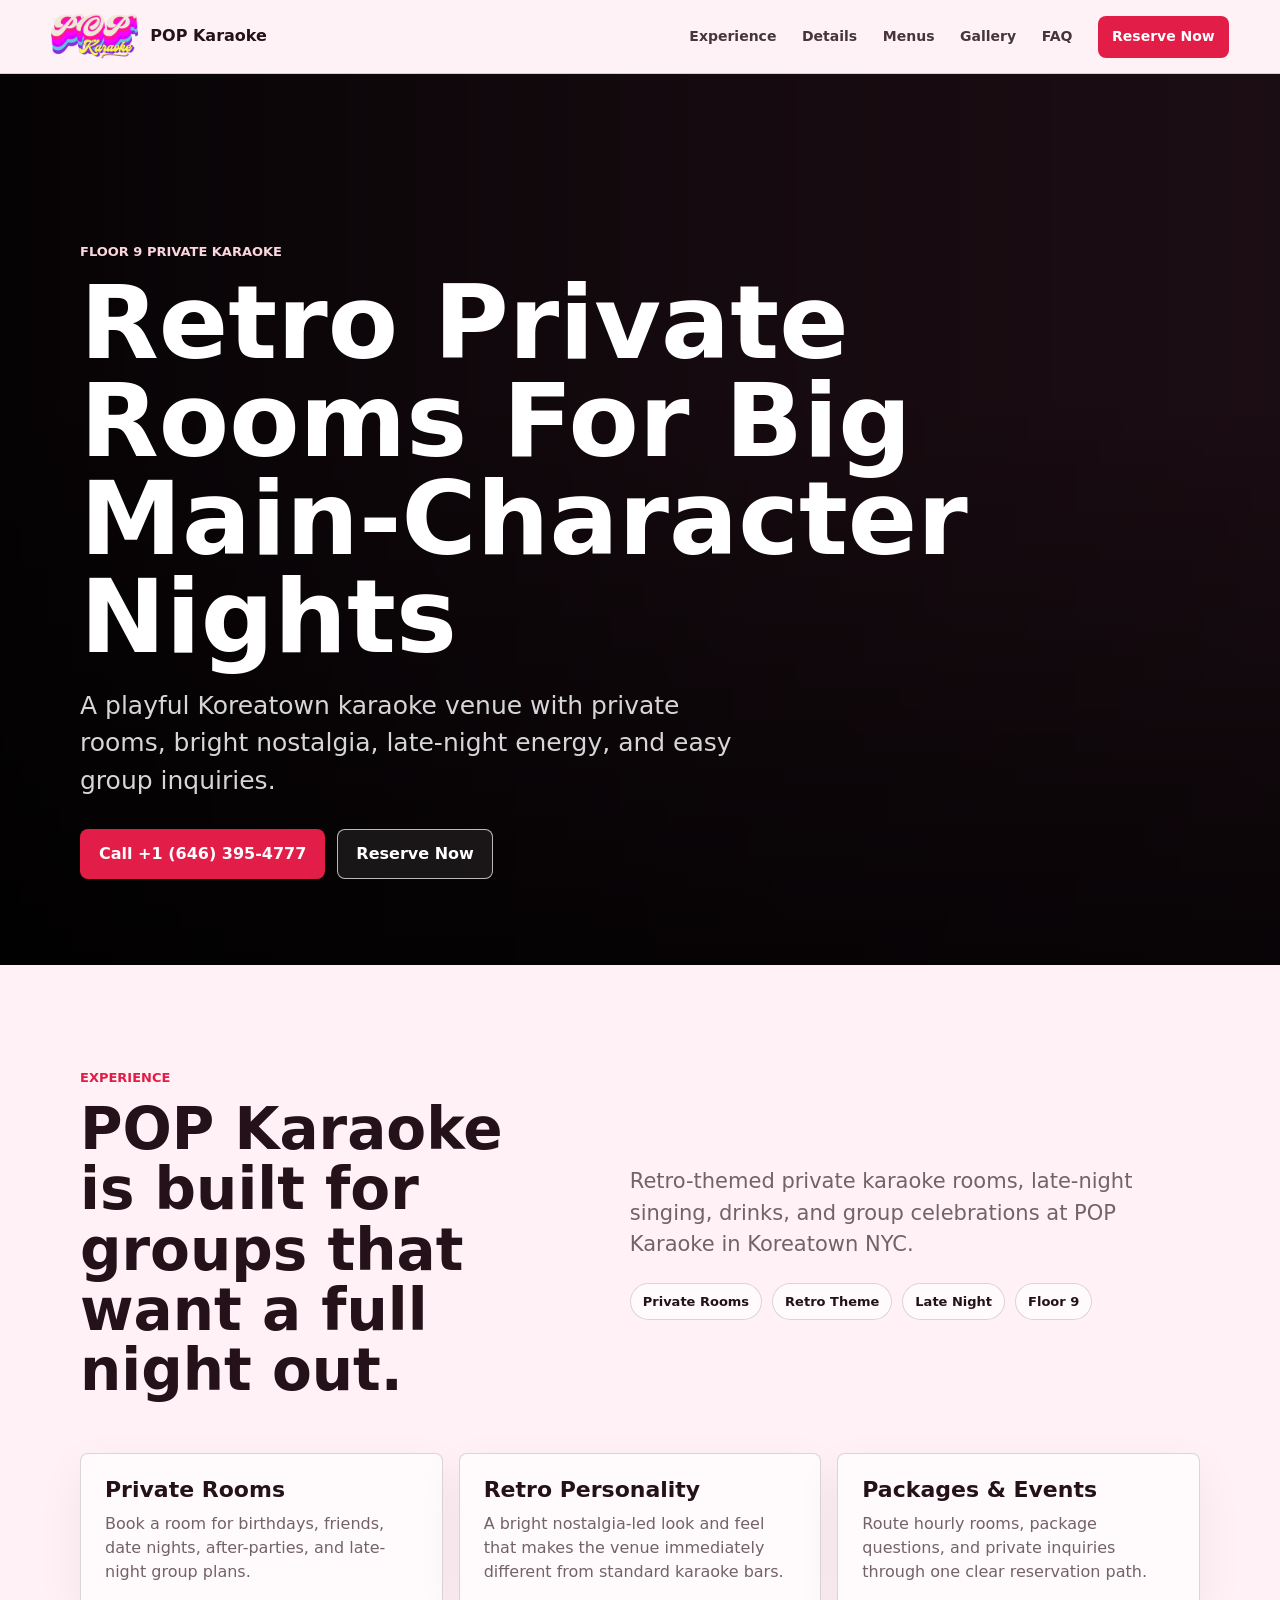
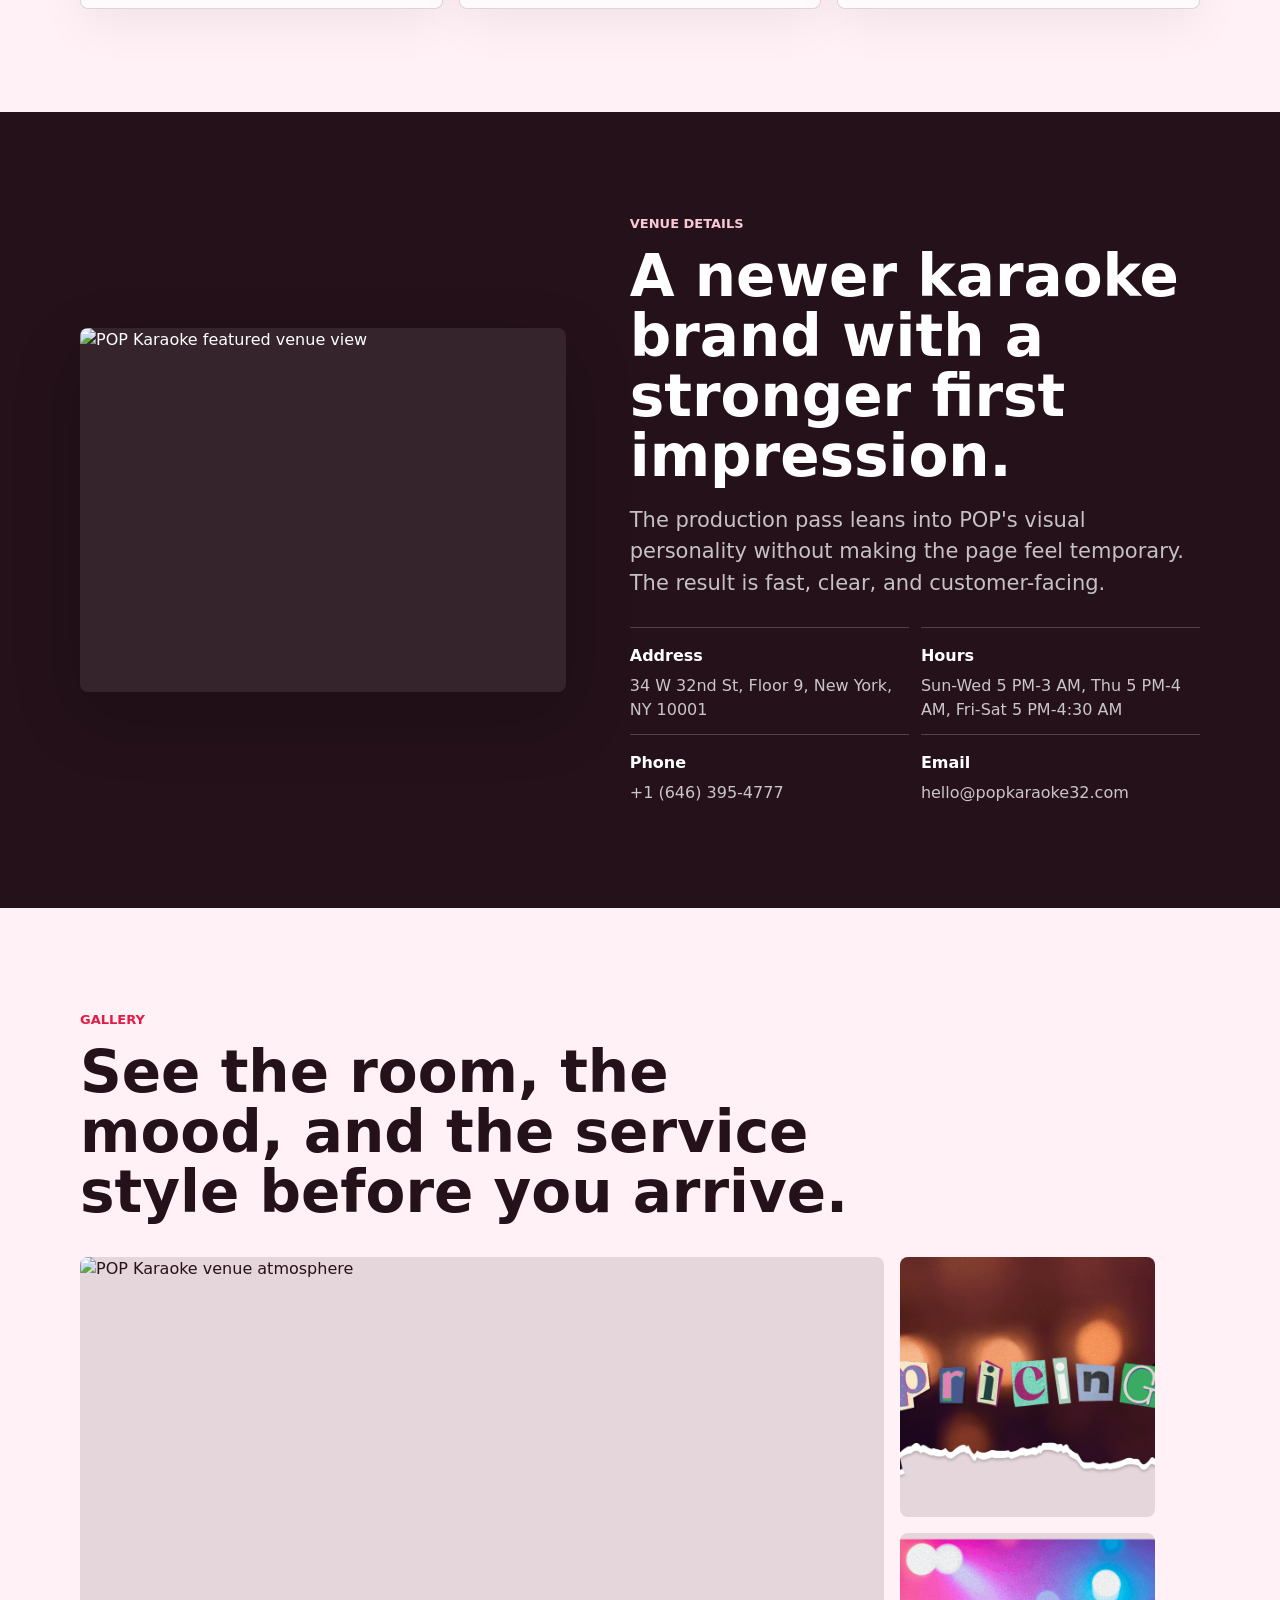
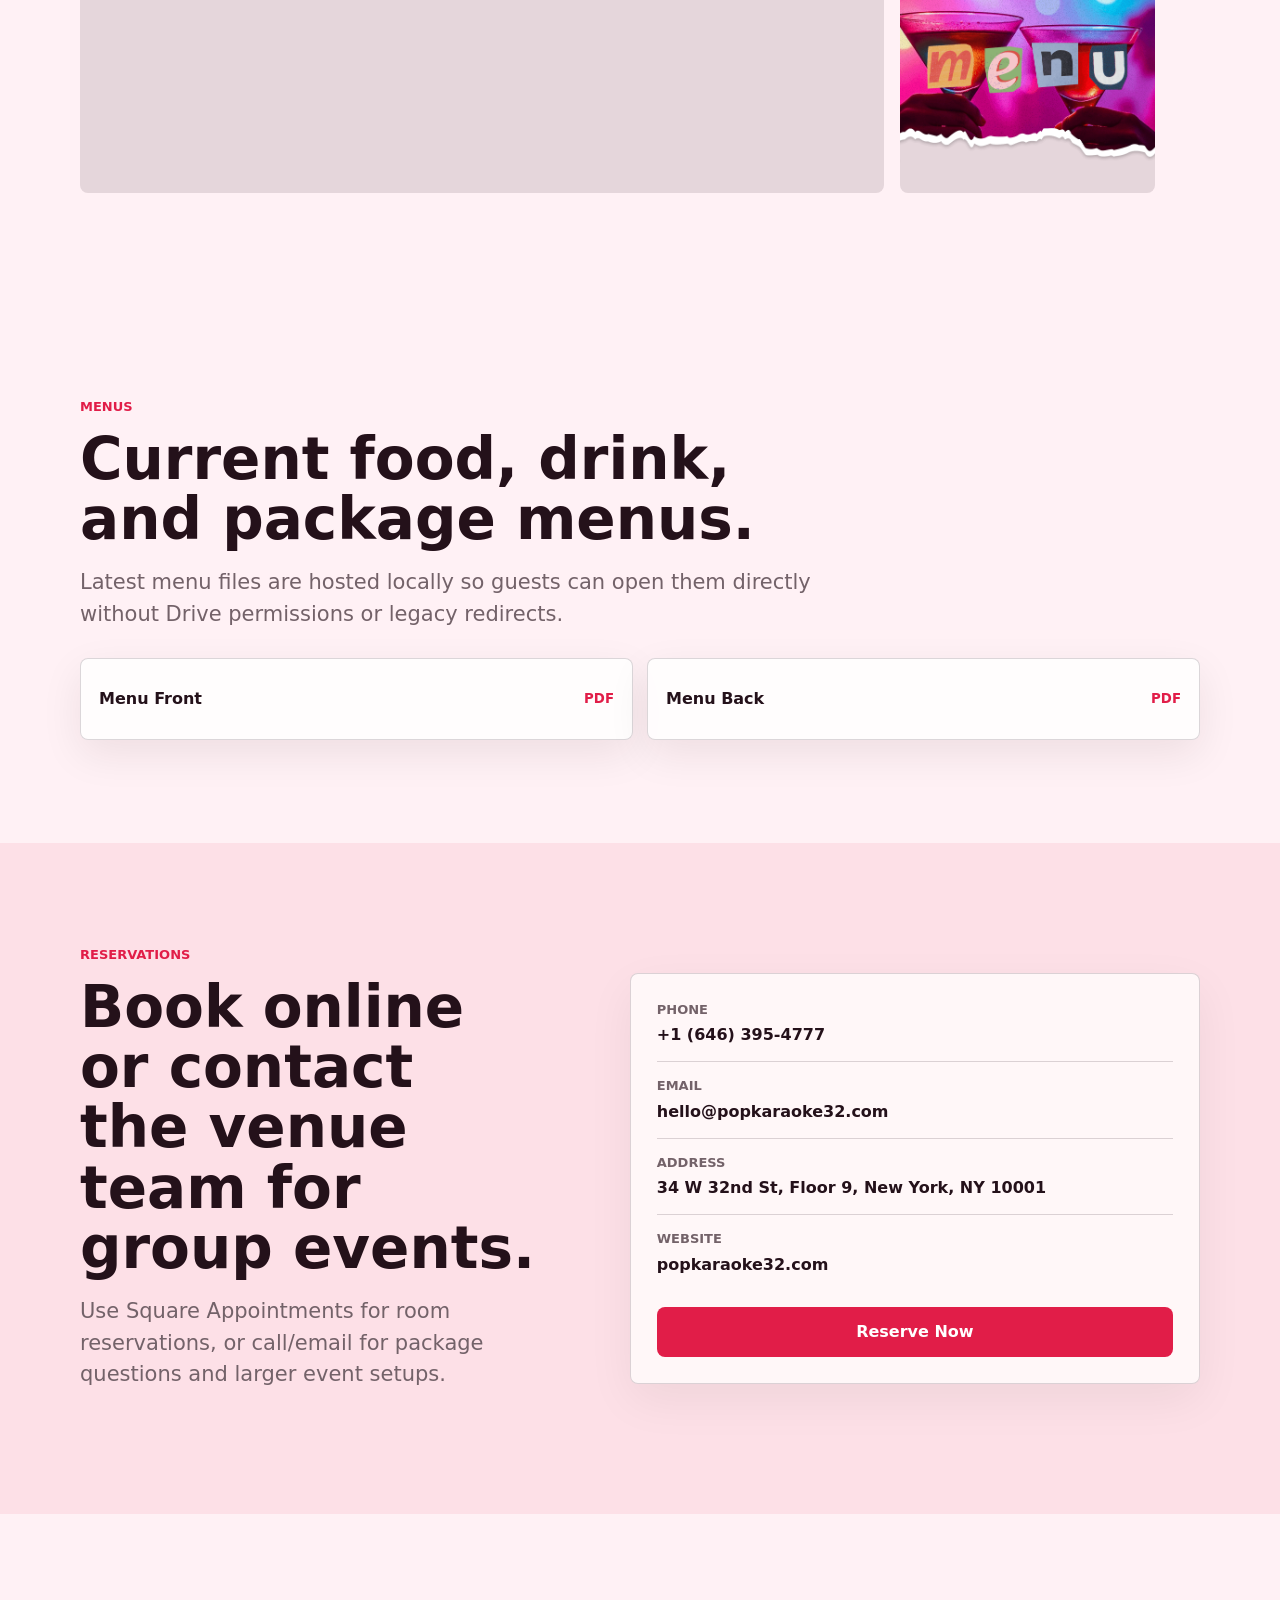
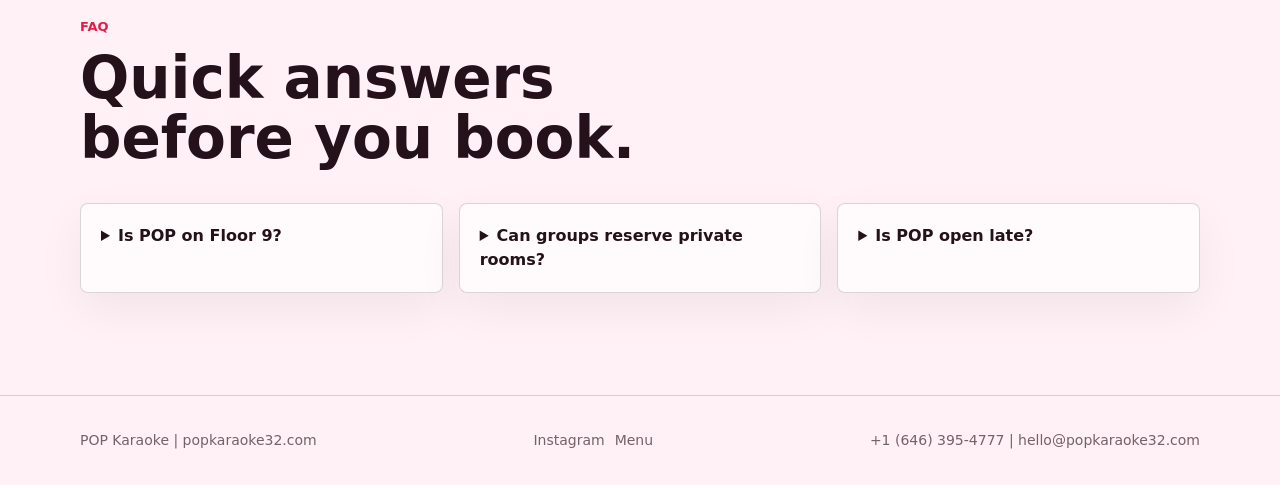
==== index.html @ e83e4ac8 "Add menu section and footer socials" ====
<!doctype html>
<html lang="en">
  <head>
    <meta charset="utf-8">
    <meta name="viewport" content="width=device-width, initial-scale=1">
    <title>POP Karaoke NYC | Retro Private Karaoke Rooms</title>
    <meta name="description" content="Retro-themed private karaoke rooms, late-night singing, drinks, and group celebrations at POP Karaoke in Koreatown NYC.">
    <meta name="theme-color" content="#fff1f5">
    <link rel="preload" as="image" href="assets/header-desktop.png">
    <link rel="icon" href="assets/header-logo.png">
    <link rel="stylesheet" href="styles.css">
    <style>
      :root {
        --accent: #e11d48;
        --accent-dark: #a30f32;
        --ink: #24111a;
        --paper: #fff1f5;
      }
      .hero { --hero-image: url("assets/header-desktop.png"); }
    </style>
  </head>
  <body>
    <a class="skip-link" href="#main">Skip To Content</a>
    <header class="site-header">
      <a class="brand" href="#top" aria-label="POP Karaoke home">
        <img src="assets/header-logo.png" width="1796" height="948" alt="POP Karaoke logo">
        <span>POP Karaoke</span>
      </a>
      <nav class="nav" aria-label="Primary navigation">
        <a href="#experience">Experience</a>
        <a href="#details">Details</a>
        <a href="#menus">Menus</a>
        <a href="#gallery">Gallery</a>
        <a href="#faq">FAQ</a>
        <a class="button-link" href="https://book.squareup.com/appointments/2tokogvqdae7ck/location/L42ZB0SPGNW2R" target="_blank" rel="noopener">Reserve Now</a>
      </nav>
    </header>

    <main id="main">
      <section class="hero" id="top" aria-label="POP Karaoke introduction">
        <video class="hero-video" autoplay muted loop playsinline preload="metadata" poster="assets/header-desktop.png" aria-hidden="true" tabindex="-1">
          <source src="assets/hero-loop.mp4" type="video/mp4">
        </video>
        <div class="hero-content">
          <p class="eyebrow">Floor 9 Private Karaoke</p>
          <h1>Retro Private Rooms For Big Main-Character Nights</h1>
          <p class="hero-copy">A playful Koreatown karaoke venue with private rooms, bright nostalgia, late-night energy, and easy group inquiries.</p>
          <div class="hero-actions">
            <a class="button primary" href="tel:+16463954777">Call +1 (646) 395-4777</a>
            <a class="button secondary" href="https://book.squareup.com/appointments/2tokogvqdae7ck/location/L42ZB0SPGNW2R" target="_blank" rel="noopener">Reserve Now</a>
          </div>
        </div>
      </section>

      <section class="section" id="experience">
        <div class="section-inner intro-layout">
          <div>
            <p class="section-kicker">Experience</p>
            <h2>POP Karaoke is built for groups that want a full night out.</h2>
          </div>
          <div>
            <p class="lead">Retro-themed private karaoke rooms, late-night singing, drinks, and group celebrations at POP Karaoke in Koreatown NYC.</p>
            <div class="highlight-row" aria-label="Venue highlights">
            <span>Private Rooms</span>
            <span>Retro Theme</span>
            <span>Late Night</span>
            <span>Floor 9</span>
            </div>
          </div>
        </div>
        <div class="section-inner info-grid">
          <article class="info-card">
            <h3>Private Rooms</h3>
            <p>Book a room for birthdays, friends, date nights, after-parties, and late-night group plans.</p>
          </article>
          <article class="info-card">
            <h3>Retro Personality</h3>
            <p>A bright nostalgia-led look and feel that makes the venue immediately different from standard karaoke bars.</p>
          </article>
          <article class="info-card">
            <h3>Packages &amp; Events</h3>
            <p>Route hourly rooms, package questions, and private inquiries through one clear reservation path.</p>
          </article>
        </div>
      </section>

      <section class="section feature-band" id="details">
        <div class="section-inner feature-layout">
          <div class="feature-photo">
            <img src="assets/gallery-1.png" width="1920" height="1280" alt="POP Karaoke featured venue view" loading="lazy">
          </div>
          <div>
            <p class="section-kicker">Venue Details</p>
            <h2>A newer karaoke brand with a stronger first impression.</h2>
            <p class="lead">The production pass leans into POP&#x27;s visual personality without making the page feel temporary. The result is fast, clear, and customer-facing.</p>
            <div class="details">
              <div class="detail"><strong>Address</strong><span>34 W 32nd St, Floor 9, New York, NY 10001</span></div>
              <div class="detail"><strong>Hours</strong><span>Sun-Wed 5 PM-3 AM, Thu 5 PM-4 AM, Fri-Sat 5 PM-4:30 AM</span></div>
              <div class="detail"><strong>Phone</strong><a href="tel:+16463954777">+1 (646) 395-4777</a></div>
              <div class="detail"><strong>Email</strong><a href="mailto:hello@popkaraoke32.com">hello@popkaraoke32.com</a></div>
            </div>
          </div>
        </div>
      </section>

      <section class="section" id="gallery">
        <div class="section-inner">
          <p class="section-kicker">Gallery</p>
          <h2>See the room, the mood, and the service style before you arrive.</h2>
          <div class="gallery">
            <img src="assets/gallery-1.png" width="1920" height="1280" alt="POP Karaoke venue atmosphere" loading="lazy">
            <div class="gallery-stack">
              <img src="assets/gallery-2.png" width="1920" height="1280" alt="POP Karaoke hospitality detail 2" loading="lazy">
              <img src="assets/gallery-3.png" width="1920" height="1280" alt="POP Karaoke hospitality detail 3" loading="lazy">
            </div>
          </div>
        </div>
      </section>

      <section class="section" id="menus">
        <div class="section-inner">
          <p class="section-kicker">Menus</p>
          <h2>Current food, drink, and package menus.</h2>
          <p class="lead">Latest menu files are hosted locally so guests can open them directly without Drive permissions or legacy redirects.</p>
          <div class="menu-downloads">
            <a class="menu-download" href="assets/menus/pop-menu-front-2026-05-21.pdf" target="_blank" rel="noopener"><span>Menu Front</span><small>PDF</small></a>
            <a class="menu-download" href="assets/menus/pop-menu-back-2026-05-21.pdf" target="_blank" rel="noopener"><span>Menu Back</span><small>PDF</small></a>
          </div>
        </div>
      </section>

      <section class="section reserve" id="reserve">
        <div class="section-inner reserve-layout">
          <div>
            <p class="section-kicker">Reservations</p>
            <h2>Book online or contact the venue team for group events.</h2>
            <p class="lead">Use Square Appointments for room reservations, or call/email for package questions and larger event setups.</p>
          </div>
          <div class="detail-panel" aria-label="Contact details">
            <dl>
              <div><dt>Phone</dt><dd><a href="tel:+16463954777">+1 (646) 395-4777</a></dd></div>
              <div><dt>Email</dt><dd><a href="mailto:hello@popkaraoke32.com">hello@popkaraoke32.com</a></dd></div>
              <div><dt>Address</dt><dd>34 W 32nd St, Floor 9, New York, NY 10001</dd></div>
              <div><dt>Website</dt><dd>popkaraoke32.com</dd></div>
            </dl>
            <div class="reserve-actions">
              <a class="button primary" href="https://book.squareup.com/appointments/2tokogvqdae7ck/location/L42ZB0SPGNW2R" target="_blank" rel="noopener">Reserve Now</a>
            </div>
          </div>
        </div>
      </section>

      <section class="section" id="faq">
        <div class="section-inner">
          <p class="section-kicker">FAQ</p>
          <h2>Quick answers before you book.</h2>
          <div class="faq-grid">
          <details>
            <summary>Is POP on Floor 9?</summary>
            <p>Yes. POP Karaoke is at 34 W 32nd St, Floor 9.</p>
          </details>
          <details>
            <summary>Can groups reserve private rooms?</summary>
            <p>Yes. Send the date, arrival time, guest count, and package needs by phone or email.</p>
          </details>
          <details>
            <summary>Is POP open late?</summary>
            <p>Yes. Published hours run late nightly, with extended hours Thursday through Saturday.</p>
          </details>
          </div>
        </div>
      </section>
    </main>

    <div class="mobile-cta" aria-label="Quick actions">
      <a href="https://book.squareup.com/appointments/2tokogvqdae7ck/location/L42ZB0SPGNW2R" target="_blank" rel="noopener">Reserve</a>
      <a href="#menus">Menus</a>
    </div>

    <footer>
      <div class="section-inner">
        <span>POP Karaoke | popkaraoke32.com</span>
        <span class="footer-socials"><a href="https://www.instagram.com/popkaraokenyc/" target="_blank" rel="noopener">Instagram</a> <a href="assets/menus/pop-menu-front-2026-05-21.pdf" target="_blank" rel="noopener">Menu</a></span>
        <span><a href="tel:+16463954777">+1 (646) 395-4777</a> | <a href="mailto:hello@popkaraoke32.com">hello@popkaraoke32.com</a></span>
      </div>
    </footer>
  </body>
</html>
---- styles.css ----
:root {
  color-scheme: light;
  --accent: #b91c1c;
  --accent-dark: #7f1111;
  --ink: #171717;
  --paper: #f7f2ea;
  --white: #ffffff;
  --muted: color-mix(in srgb, var(--ink) 64%, var(--paper));
  --line: color-mix(in srgb, var(--ink) 16%, transparent);
  --shadow: 0 24px 70px rgba(0, 0, 0, 0.16);
  --header-height: 74px;
}

* { box-sizing: border-box; }

html {
  scroll-behavior: smooth;
  -webkit-text-size-adjust: 100%;
}

body {
  margin: 0;
  color: var(--ink);
  background: var(--paper);
  font-family: Inter, ui-sans-serif, system-ui, -apple-system, BlinkMacSystemFont, "Segoe UI", sans-serif;
  line-height: 1.5;
  overflow-x: hidden;
  touch-action: manipulation;
  -webkit-tap-highlight-color: color-mix(in srgb, var(--accent) 22%, transparent);
}

body::selection { background: color-mix(in srgb, var(--accent) 28%, var(--paper)); }

img { display: block; max-width: 100%; }

a { color: inherit; }

a:focus-visible,
button:focus-visible,
summary:focus-visible {
  outline: 3px solid color-mix(in srgb, var(--accent) 72%, var(--white));
  outline-offset: 4px;
}

.skip-link {
  position: fixed;
  left: 16px;
  top: 12px;
  z-index: 100;
  transform: translateY(-160%);
  background: var(--ink);
  color: var(--white);
  padding: 10px 14px;
  border-radius: 8px;
  text-decoration: none;
  font-weight: 800;
}

.skip-link:focus-visible { transform: translateY(0); }

.site-header {
  position: sticky;
  top: 0;
  z-index: 30;
  display: flex;
  min-height: var(--header-height);
  align-items: center;
  justify-content: space-between;
  gap: 24px;
  padding: 12px max(20px, env(safe-area-inset-left)) 12px max(20px, env(safe-area-inset-right));
  padding-left: clamp(20px, 4vw, 58px);
  padding-right: clamp(20px, 4vw, 58px);
  background: color-mix(in srgb, var(--paper) 91%, var(--white));
  border-bottom: 1px solid var(--line);
  backdrop-filter: blur(18px);
}

.brand {
  display: flex;
  align-items: center;
  min-width: 0;
  gap: 12px;
  text-decoration: none;
  font-weight: 900;
}

.brand img {
  width: auto;
  max-width: min(210px, 44vw);
  height: auto;
  max-height: 46px;
  object-fit: contain;
}

.brand span {
  max-width: 180px;
  overflow-wrap: break-word;
  line-height: 1.05;
}

.nav {
  display: flex;
  align-items: center;
  gap: clamp(12px, 2vw, 28px);
  font-size: 14px;
  font-weight: 800;
}

.nav a {
  text-decoration: none;
  color: color-mix(in srgb, var(--ink) 84%, var(--paper));
  transition: color 160ms ease, background-color 160ms ease, border-color 160ms ease, transform 160ms ease;
}

.nav a:hover { color: var(--accent); }

.nav .button-link {
  min-height: 42px;
  display: inline-flex;
  align-items: center;
  justify-content: center;
  padding: 10px 14px;
  border-radius: 8px;
  color: var(--white);
  background: var(--accent);
}

.nav .button-link:hover {
  color: var(--white);
  background: var(--accent-dark);
  transform: translateY(-1px);
}

.hero {
  position: relative;
  min-height: min(760px, calc(100svh - 8px));
  display: grid;
  align-items: end;
  overflow: hidden;
  color: var(--white);
  background: var(--ink);
}

.hero::before {
  content: "";
  position: absolute;
  inset: 0;
  background-image: var(--hero-image);
  background-position: center;
  background-size: cover;
  transform: scale(1.02);
}

.hero-video {
  position: absolute;
  inset: 0;
  width: 100%;
  height: 100%;
  object-fit: cover;
}

.hero::after {
  content: "";
  position: absolute;
  inset: 0;
  background:
    linear-gradient(90deg, rgba(0,0,0,0.82), rgba(0,0,0,0.36) 58%, rgba(0,0,0,0.18)),
    linear-gradient(0deg, rgba(0,0,0,0.72), rgba(0,0,0,0.08) 64%);
}

.hero-content {
  position: relative;
  z-index: 1;
  width: min(1120px, calc(100% - 40px));
  margin: 0 auto;
  padding: clamp(96px, 16vw, 168px) 0 clamp(54px, 9vw, 86px);
}

.eyebrow,
.section-kicker,
.label {
  margin: 0 0 12px;
  color: var(--accent);
  font-size: 13px;
  font-weight: 900;
  text-transform: uppercase;
}

.hero .eyebrow { color: color-mix(in srgb, var(--white) 82%, var(--accent)); }

h1,
h2,
h3,
p { margin-top: 0; }

h1,
h2 {
  letter-spacing: 0;
  overflow-wrap: break-word;
}

h2 { text-wrap: balance; }

h1 {
  max-width: min(940px, 100%);
  margin-bottom: 20px;
  font-size: clamp(46px, 8vw, 104px);
  line-height: 0.96;
}

h2 {
  max-width: 820px;
  margin-bottom: 18px;
  font-size: clamp(30px, 5vw, 58px);
  line-height: 1.04;
}

h3 {
  margin-bottom: 10px;
  font-size: 22px;
  line-height: 1.12;
}

.hero-copy,
.lead {
  max-width: 760px;
  color: var(--muted);
  font-size: clamp(17px, 2vw, 21px);
}

.hero-copy {
  color: rgba(255,255,255,0.84);
  max-width: min(680px, 100%);
  font-size: clamp(18px, 2.4vw, 25px);
}

.hero-actions,
.reserve-actions {
  display: flex;
  flex-wrap: wrap;
  gap: 12px;
  margin-top: 30px;
}

.button {
  display: inline-flex;
  min-height: 48px;
  align-items: center;
  justify-content: center;
  border: 1px solid transparent;
  border-radius: 8px;
  padding: 12px 18px;
  text-decoration: none;
  font-weight: 900;
  transition: color 160ms ease, background-color 160ms ease, border-color 160ms ease, transform 160ms ease;
}

.button:hover { transform: translateY(-1px); }
.button.primary { background: var(--accent); color: var(--white); }
.button.primary:hover { background: var(--accent-dark); }
.button.secondary { border-color: rgba(255,255,255,0.7); color: var(--white); background: rgba(255,255,255,0.08); }
.button.secondary:hover { border-color: var(--white); background: rgba(255,255,255,0.16); }

.section {
  padding: clamp(58px, 8vw, 104px) clamp(20px, 4vw, 58px);
  scroll-margin-top: calc(var(--header-height) + 24px);
}

.section-inner {
  width: min(1120px, 100%);
  margin: 0 auto;
}

.intro-layout,
.feature-layout,
.reserve-layout {
  display: grid;
  grid-template-columns: minmax(0, 0.92fr) minmax(0, 1.08fr);
  gap: clamp(28px, 5vw, 72px);
  align-items: center;
}

.highlight-row {
  display: flex;
  flex-wrap: wrap;
  gap: 10px;
  margin-top: 22px;
}

.highlight-row span {
  border: 1px solid var(--line);
  border-radius: 999px;
  padding: 8px 12px;
  background: color-mix(in srgb, var(--white) 68%, transparent);
  font-size: 13px;
  font-weight: 850;
}

.info-grid,
.faq-grid {
  display: grid;
  grid-template-columns: repeat(3, minmax(0, 1fr));
  gap: 16px;
  margin-top: 34px;
}

.info-card,
.detail-panel,
details {
  min-width: 0;
  border: 1px solid var(--line);
  border-radius: 8px;
  background: color-mix(in srgb, var(--white) 72%, transparent);
  box-shadow: 0 16px 48px rgba(0,0,0,0.06);
}

.info-card { padding: 24px; }
.info-card p { margin: 0; color: var(--muted); }

.feature-band {
  background: var(--ink);
  color: var(--white);
}

.feature-band .section-kicker { color: color-mix(in srgb, var(--white) 76%, var(--accent)); }
.feature-band .lead { color: rgba(255,255,255,0.74); }

.feature-photo {
  overflow: hidden;
  border-radius: 8px;
  aspect-ratio: 4 / 3;
  background: rgba(255,255,255,0.08);
  box-shadow: var(--shadow);
}

.feature-photo img,
.gallery img {
  width: 100%;
  height: 100%;
  object-fit: cover;
}

.details {
  display: grid;
  grid-template-columns: repeat(2, minmax(0, 1fr));
  gap: 12px;
  margin-top: 28px;
}

.detail {
  border-top: 1px solid rgba(255,255,255,0.2);
  padding-top: 16px;
}

.detail strong {
  display: block;
  margin-bottom: 6px;
}

.detail span,
.detail a {
  color: rgba(255,255,255,0.76);
  text-decoration: none;
  overflow-wrap: anywhere;
}

.gallery {
  display: grid;
  grid-template-columns: 1.15fr 0.85fr;
  gap: 16px;
  margin-top: 34px;
}

.gallery > img,
.gallery-stack img {
  min-height: 260px;
  border-radius: 8px;
  background: color-mix(in srgb, var(--ink) 12%, var(--paper));
}

.gallery-stack {
  display: grid;
  gap: 16px;
}

.menu-downloads {
  display: grid;
  grid-template-columns: repeat(auto-fit, minmax(min(100%, 220px), 1fr));
  gap: 14px;
  margin-top: 28px;
}

.menu-download {
  min-height: 82px;
  display: flex;
  align-items: center;
  justify-content: space-between;
  gap: 12px;
  padding: 18px;
  border: 1px solid var(--line);
  border-radius: 8px;
  background: color-mix(in srgb, var(--white) 82%, transparent);
  box-shadow: 0 14px 42px rgba(44, 8, 18, 0.08);
  text-decoration: none;
  overflow-wrap: anywhere;
}

.menu-download span {
  min-width: 0;
  font-weight: 900;
}

.menu-download small {
  flex: 0 0 auto;
  color: var(--accent);
  font-weight: 900;
  text-transform: uppercase;
}

.menu-download:hover {
  border-color: color-mix(in srgb, var(--accent) 42%, var(--line));
  color: var(--accent);
}

.reserve {
  background: color-mix(in srgb, var(--accent) 8%, var(--paper));
}

.detail-panel {
  padding: 26px;
}

.detail-panel dl {
  display: grid;
  gap: 14px;
  margin: 0;
}

.detail-panel div {
  display: grid;
  gap: 4px;
  padding-bottom: 14px;
  border-bottom: 1px solid var(--line);
}

.detail-panel div:last-child {
  padding-bottom: 0;
  border-bottom: 0;
}

.detail-panel dt {
  color: var(--muted);
  font-size: 13px;
  font-weight: 900;
  text-transform: uppercase;
}

.detail-panel dd {
  margin: 0;
  font-weight: 750;
  overflow-wrap: anywhere;
}

.detail-panel a { text-decoration: none; }
.detail-panel a:hover { color: var(--accent); }

details {
  padding: 20px;
}

summary {
  cursor: pointer;
  font-weight: 900;
}

details p {
  margin: 12px 0 0;
  color: var(--muted);
}

.mobile-cta {
  position: fixed;
  left: 0;
  right: auto;
  bottom: 0;
  z-index: 40;
  display: none;
  width: 100vw;
  max-width: 100vw;
  gap: 10px;
  padding: 10px 14px calc(10px + env(safe-area-inset-bottom));
  background: color-mix(in srgb, var(--paper) 92%, var(--white));
  border-top: 1px solid var(--line);
  backdrop-filter: blur(18px);
}

.mobile-cta a {
  flex: 1;
  width: 100%;
  min-width: 0;
  min-height: 46px;
  display: inline-flex;
  align-items: center;
  justify-content: center;
  border-radius: 8px;
  text-decoration: none;
  font-weight: 900;
}

.mobile-cta a:first-child { background: var(--accent); color: var(--white); }
.mobile-cta a:last-child { border: 1px solid var(--line); background: var(--white); }

footer {
  padding: 34px clamp(20px, 4vw, 58px) calc(34px + env(safe-area-inset-bottom));
  border-top: 1px solid var(--line);
  color: var(--muted);
  font-size: 14px;
}

footer .section-inner {
  display: flex;
  flex-wrap: wrap;
  justify-content: space-between;
  gap: 18px;
}

.footer-socials {
  display: inline-flex;
  flex-wrap: wrap;
  gap: 10px;
}

footer a { text-decoration: none; }
footer a:hover { color: var(--accent); }

@media (max-width: 900px) {
  .site-header {
    align-items: flex-start;
    flex-direction: column;
    gap: 10px;
  }

  .nav {
    width: 100%;
    justify-content: space-between;
    gap: 8px;
    font-size: 13px;
  }

  .nav a:not(.button-link) { display: none; }

  .hero { min-height: 690px; }

  .intro-layout,
  .feature-layout,
  .reserve-layout,
  .info-grid,
  .faq-grid,
  .details,
  .gallery,
  .menu-downloads {
    grid-template-columns: 1fr;
  }

  .mobile-cta {
    display: block;
  }

  body { padding-bottom: calc(68px + env(safe-area-inset-bottom)); }
}

@media (max-width: 540px) {
  .brand img { max-width: min(168px, 62vw); }
  .brand span { font-size: 14px; }
  .hero-content {
    width: auto;
    max-width: none;
    margin-left: 20px;
    margin-right: 20px;
  }
  h1 {
    max-width: min(320px, calc(100vw - 48px));
    font-size: clamp(30px, 8.2vw, 34px);
    line-height: 1.06;
    text-wrap: auto;
    overflow-wrap: anywhere;
    word-break: break-word;
  }
  h2 { font-size: clamp(27px, 8vw, 34px); }
  .hero-copy {
    max-width: min(320px, calc(100vw - 48px));
    font-size: 16px;
    overflow-wrap: anywhere;
  }
  .hero-actions { align-items: stretch; flex-direction: column; }
  .button { width: 100%; }
  .section { padding-left: 24px; padding-right: 24px; }
  .info-card, .detail-panel, details { padding: 20px; }
  footer .section-inner { flex-direction: column; }
}

@media (prefers-reduced-motion: reduce) {
  *,
  *::before,
  *::after {
    scroll-behavior: auto !important;
    transition-duration: 1ms !important;
    animation-duration: 1ms !important;
    animation-iteration-count: 1 !important;
  }

  .hero::before { transform: none; }
  .hero-video { display: none; }
}
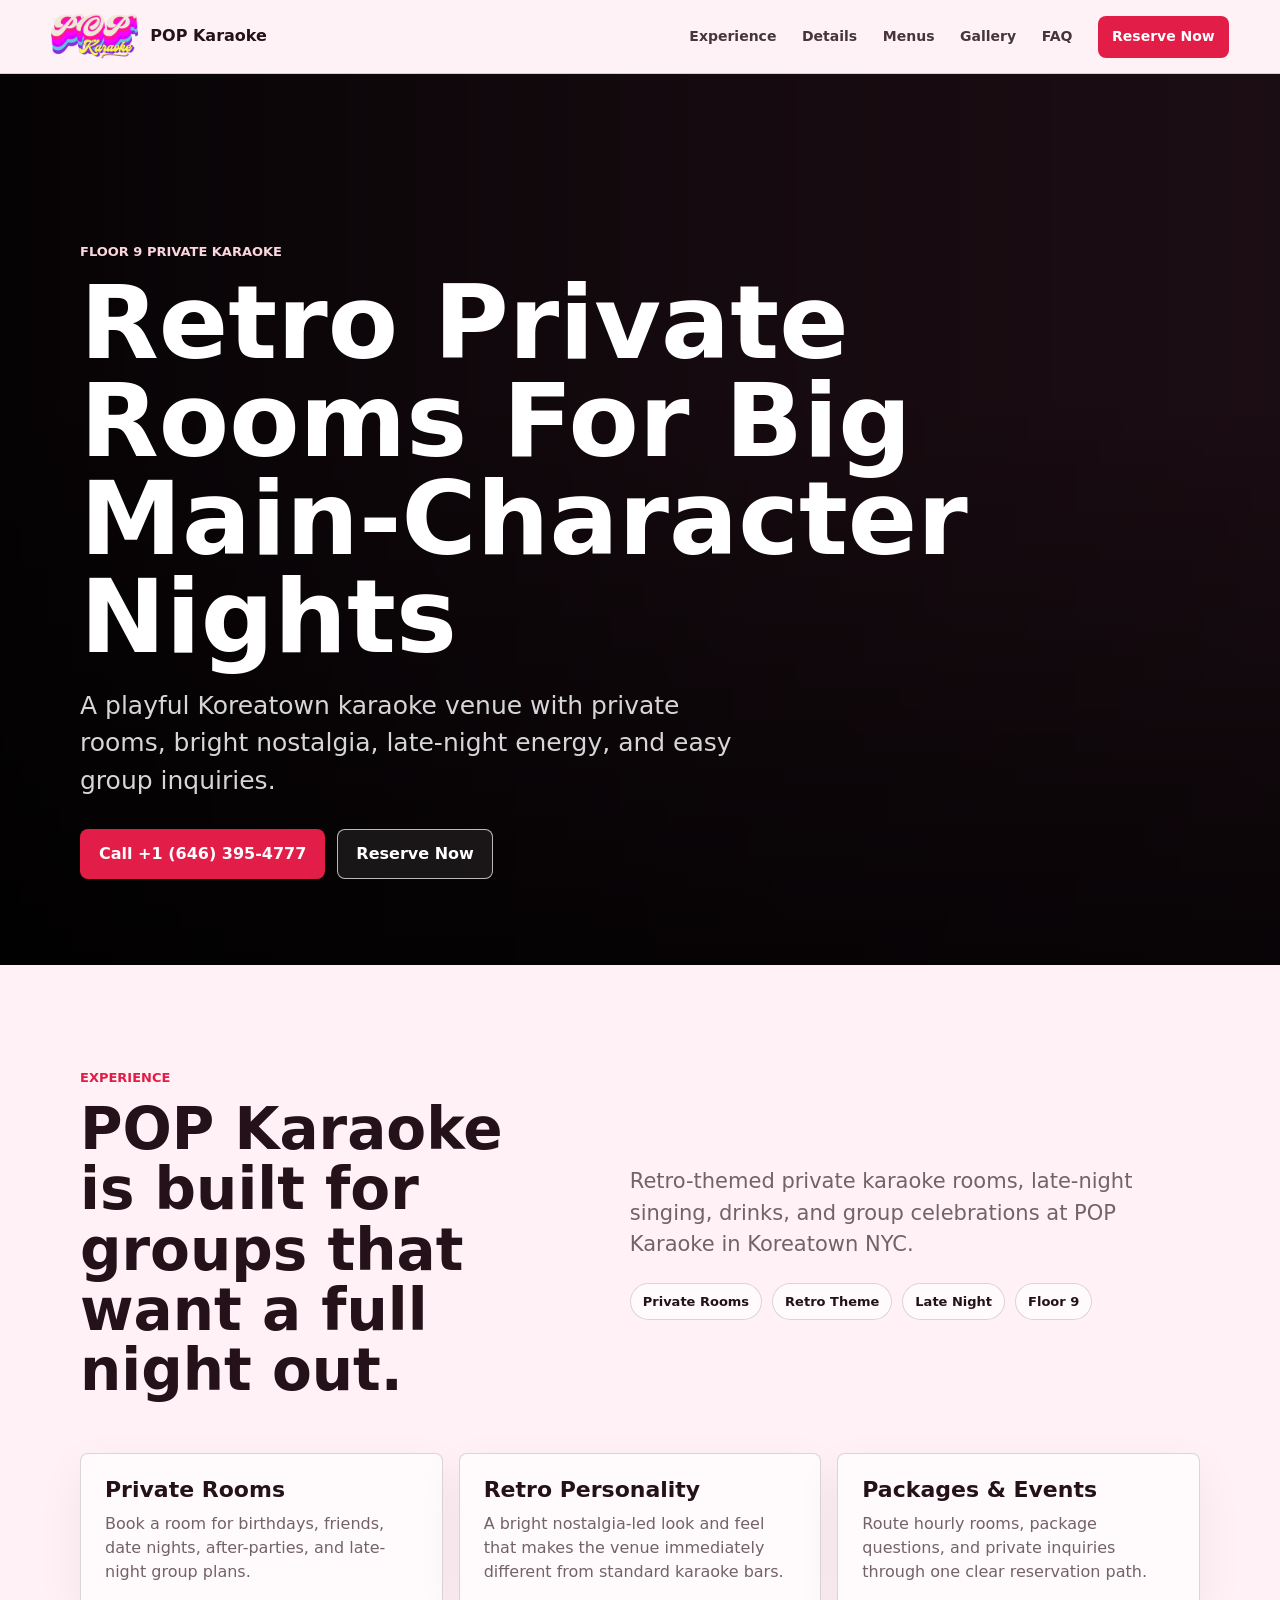
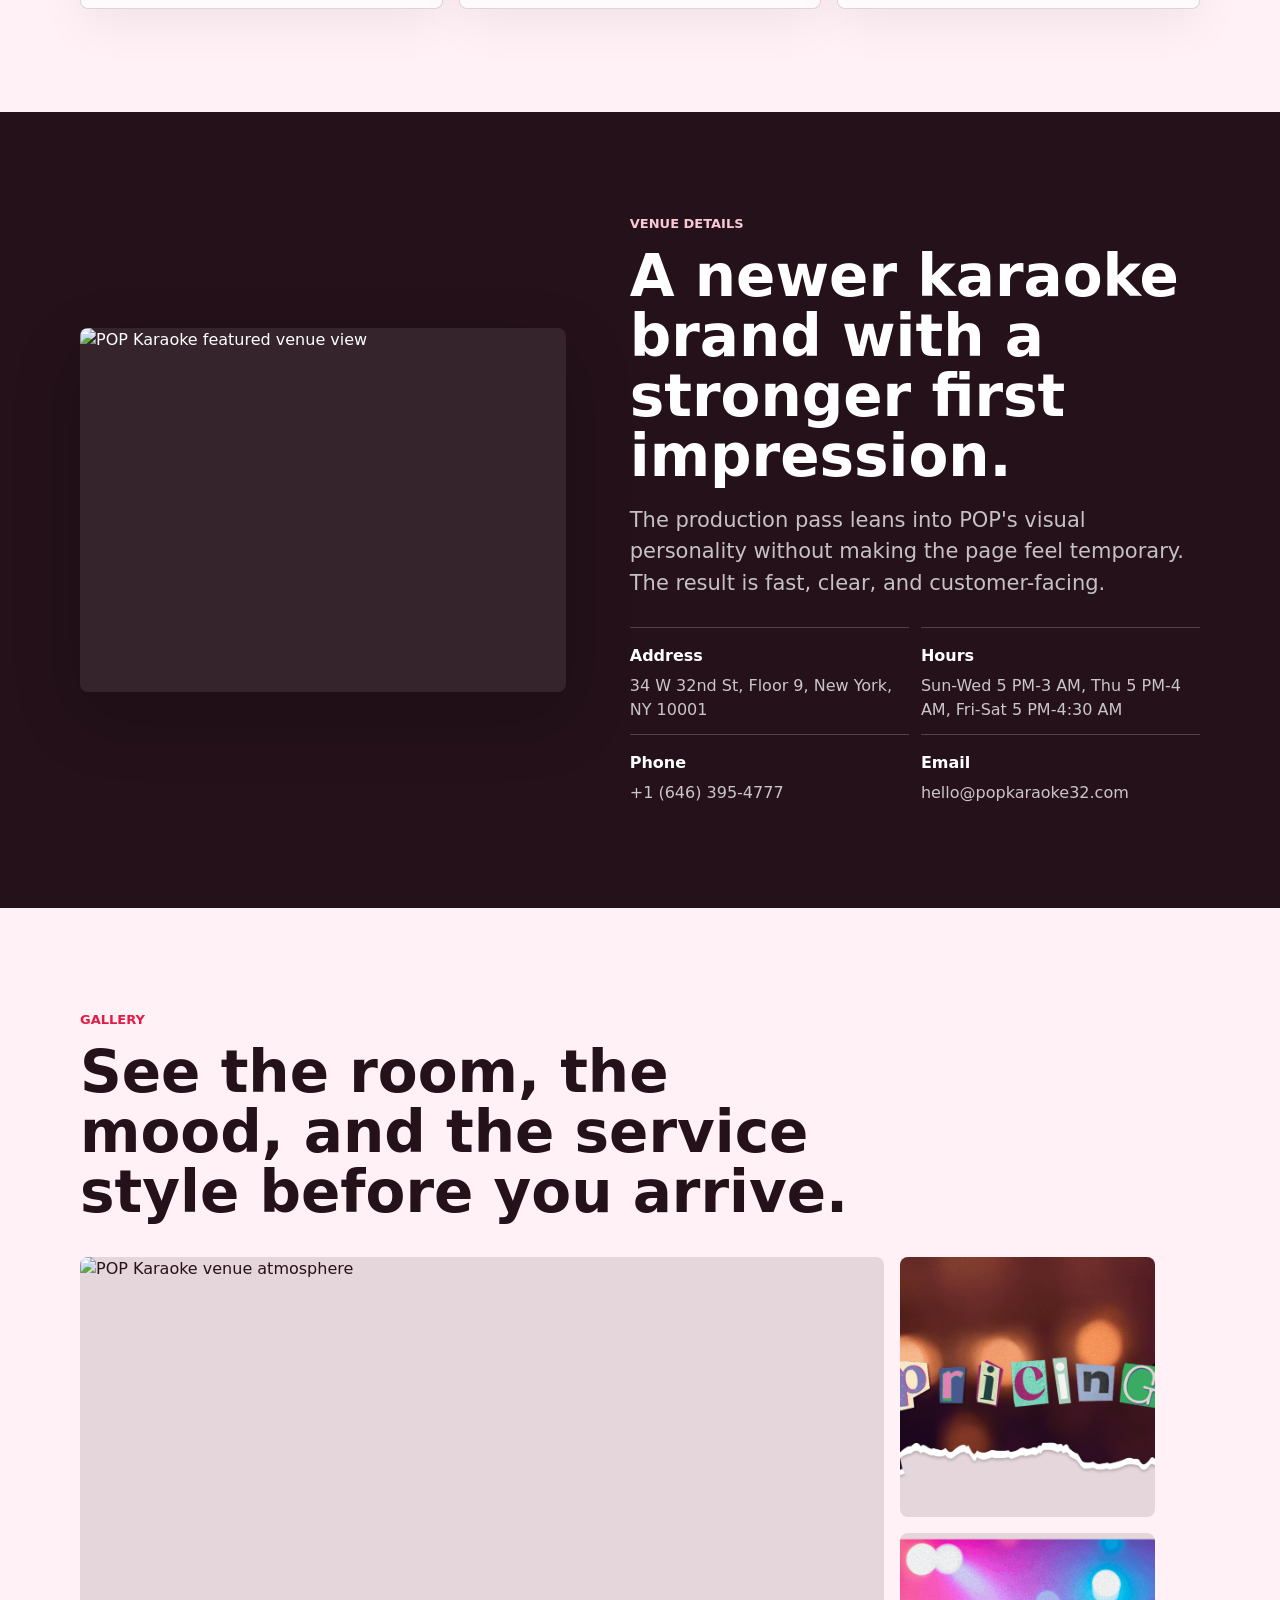
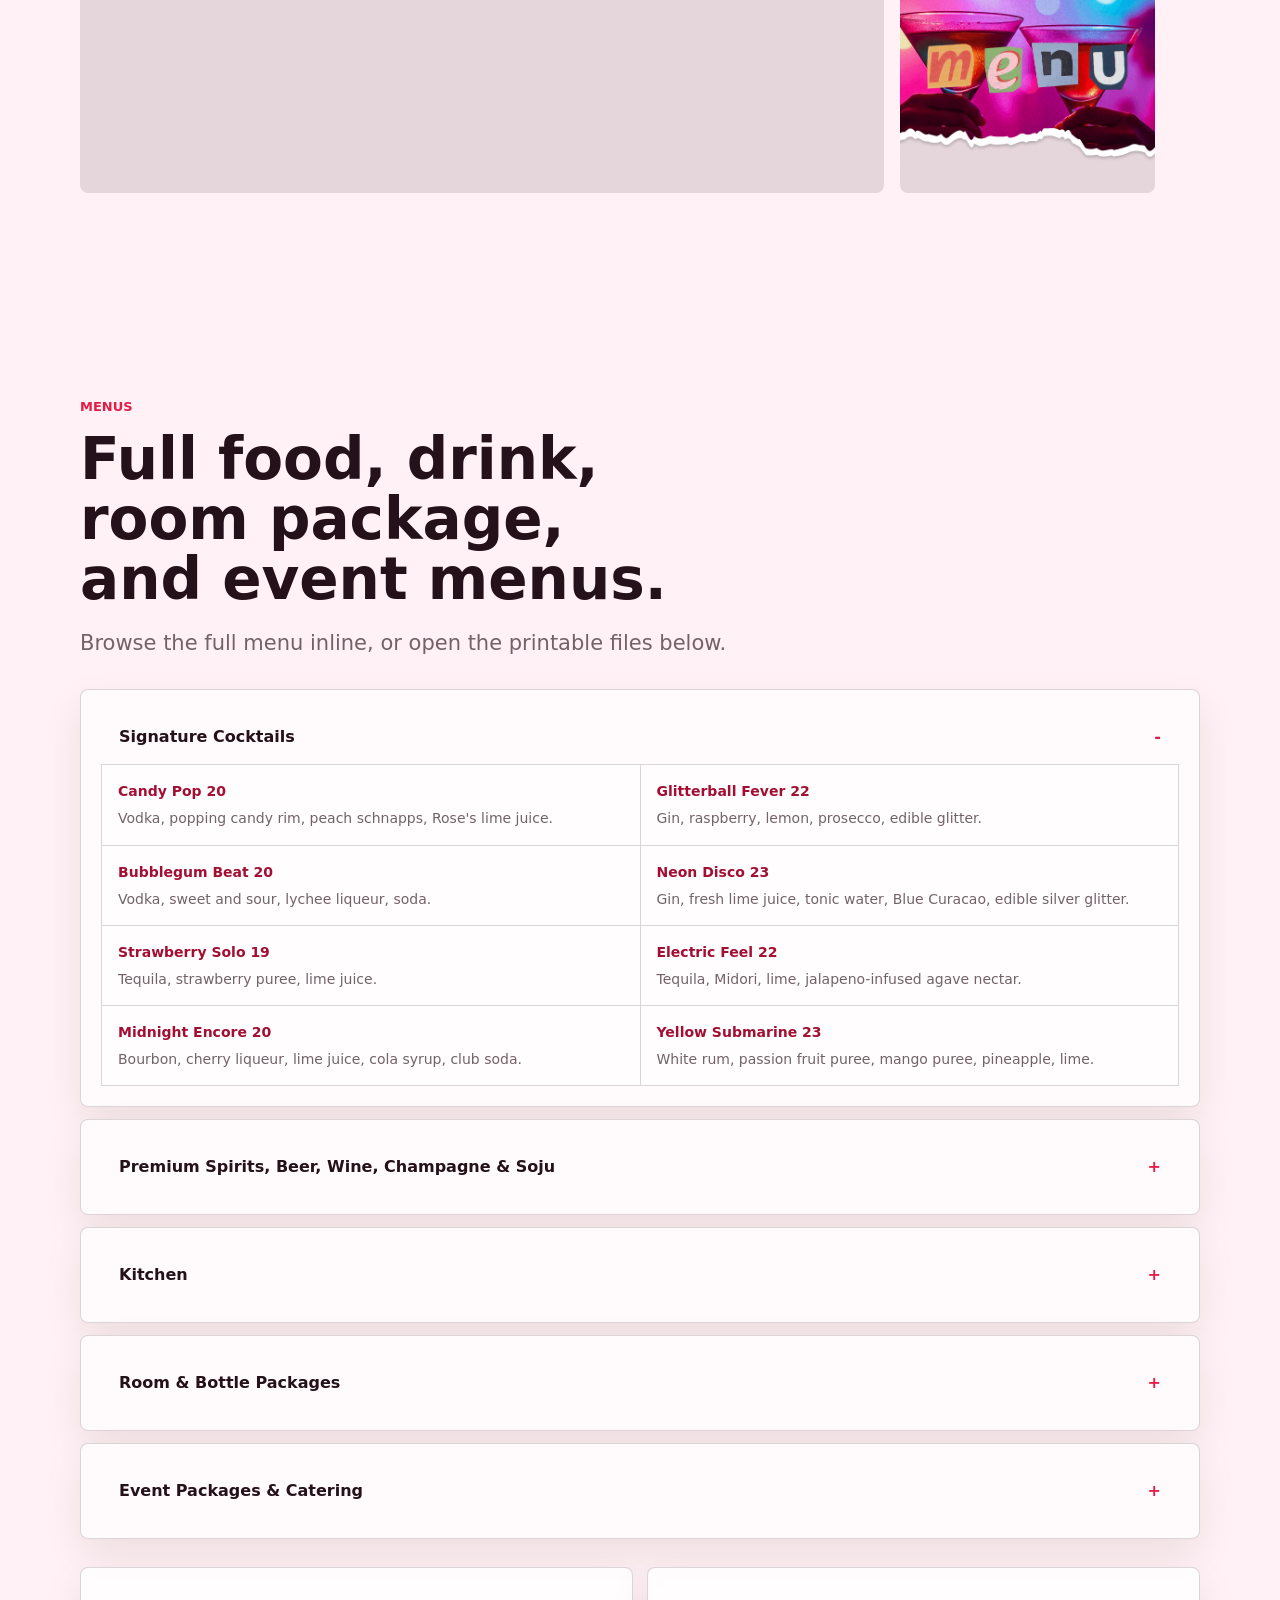
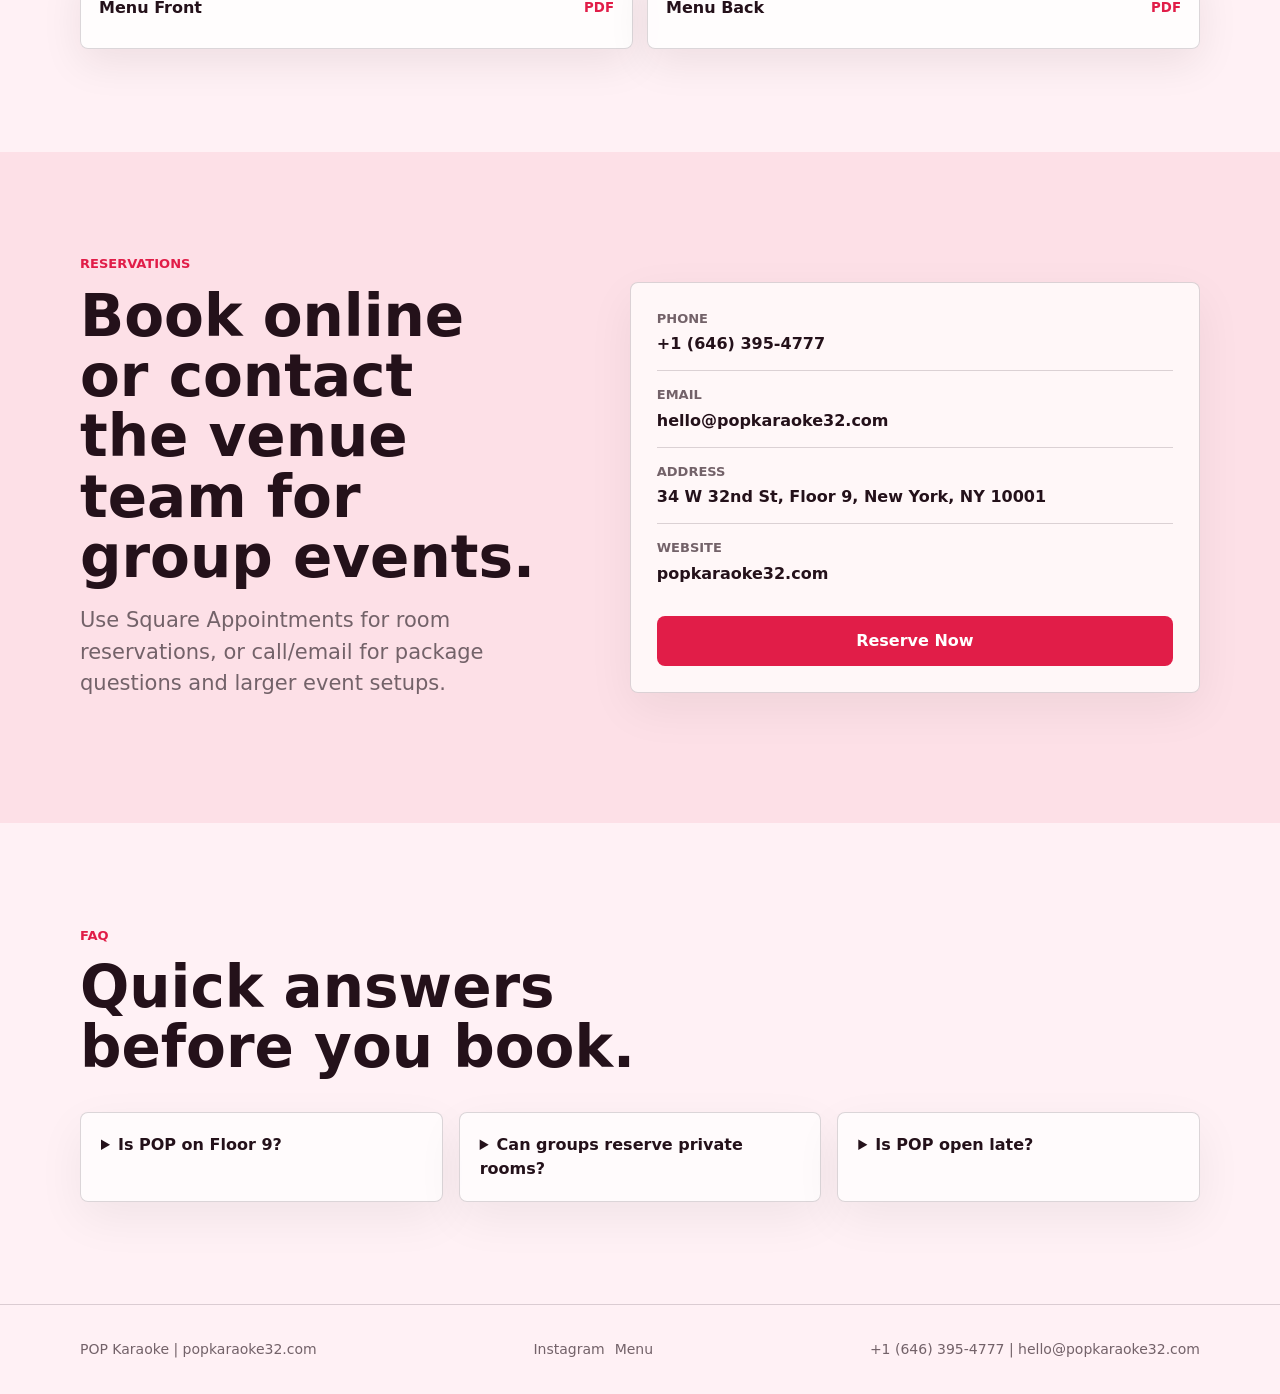
==== commit ab7b0cad: "Add inline full menu sections" ====
--- a/index.html
+++ b/index.html
@@ -120,8 +120,58 @@
       <section class="section" id="menus">
         <div class="section-inner">
           <p class="section-kicker">Menus</p>
-          <h2>Current food, drink, and package menus.</h2>
-          <p class="lead">Latest menu files are hosted locally so guests can open them directly without Drive permissions or legacy redirects.</p>
+          <h2>Full food, drink, room package, and event menus.</h2>
+          <p class="lead">Browse the full menu inline, or open the printable files below.</p>
+          <div class="inline-menu" aria-label="POP Karaoke inline menu">
+            <details open>
+              <summary>Signature Cocktails</summary>
+              <div class="menu-columns">
+                <p><strong>Candy Pop 20</strong><span>Vodka, popping candy rim, peach schnapps, Rose's lime juice.</span></p>
+                <p><strong>Glitterball Fever 22</strong><span>Gin, raspberry, lemon, prosecco, edible glitter.</span></p>
+                <p><strong>Bubblegum Beat 20</strong><span>Vodka, sweet and sour, lychee liqueur, soda.</span></p>
+                <p><strong>Neon Disco 23</strong><span>Gin, fresh lime juice, tonic water, Blue Curacao, edible silver glitter.</span></p>
+                <p><strong>Strawberry Solo 19</strong><span>Tequila, strawberry puree, lime juice.</span></p>
+                <p><strong>Electric Feel 22</strong><span>Tequila, Midori, lime, jalapeno-infused agave nectar.</span></p>
+                <p><strong>Midnight Encore 20</strong><span>Bourbon, cherry liqueur, lime juice, cola syrup, club soda.</span></p>
+                <p><strong>Yellow Submarine 23</strong><span>White rum, passion fruit puree, mango puree, pineapple, lime.</span></p>
+              </div>
+            </details>
+            <details>
+              <summary>Premium Spirits, Beer, Wine, Champagne &amp; Soju</summary>
+              <div class="menu-columns">
+                <p><strong>Vodka</strong><span>Chopin 12/18, Van Gogh 12/18, Ketel One 12/18/260, Tito's 12/18/260, Belvedere 14/21, Grey Goose 14/21/280</span></p>
+                <p><strong>Gin / Rum</strong><span>Bombay Sapphire 13/19, Gunpowder 14/21/280, Hendrick's 14/21/280, Tanqueray 14/21/280, No.3 16/24/320, Bacardi Superior 12/18/260, Capt Morgan 12/18/260, Malibu 12/18</span></p>
+                <p><strong>Tequila / Mezcal</strong><span>Casamigos Blanco 15/22/300, Casamigos Mezcal 16/24/320, Casamigos Reposado 16/24/320, Casamigos Anejo 17/25, Clase Azul Reposado 40/60/800, Don Julio Blanco 17/25/340, Don Julio Reposado 17/25/340, Don Julio Anejo 17/25, Don Julio 1942 45/65/850, El Mayor 14/21/280, Espolon Blanco 14/21/280, Ilegal Mezcal Joven 14/21, Patron Silver 16/24/320</span></p>
+                <p><strong>Whiskey / Cognac</strong><span>Jameson 14/21/280, McConnell's 14/21/280, Woodford 14/21, Woodford Rye 16/24, Johnnie Walker Black 16/24/320, Macallan 12 20/29/370, Glenfiddich 12 20/29/370, Glenlivet 12 20/29/370, Hibiki Harmony 25/37/500, Macallan 15 40/60/800, Yamazaki 12 40/60/800, Johnnie Walker Blue 65/95/900, Macallan 18 85/125/1100, Yamazaki 18 MP, Hennessy VS 15/22/300, Hennessy VSOP 19/29</span></p>
+                <p><strong>Beer / Wine / Champagne / Soju</strong><span>Asahi draft pint 10 / pitcher 32, Angry Orchard 10, Blue Moon 10, Brooklyn Pulp Art Hazy IPA 10, Corona 10, Guinness Draft Can 12, High Noon 10, White Claw 10, Heineken 0.0 10, mocktails 12, wine glass 13 / bottle 59, Prosecco 59, Nicolas Feuillatte Brut 290, Moet Imperial 320, Moet Nectar Imperial Rose 380, Ace of Spades Gold 900, Dom Perignon 900, Jinro Is Back and flavored soju 21</span></p>
+              </div>
+            </details>
+            <details>
+              <summary>Kitchen</summary>
+              <div class="menu-columns">
+                <p><strong>Small Bites</strong><span>Curly Fries 12, Fried Ravioli 14, Fried Mac N Cheese Bites 14, Mushroom Mini Bites 15, "POP" Corn Chicken 18</span></p>
+                <p><strong>Pizza &amp; Rice</strong><span>Truffle Mushroom Pizza 19, Margherita Pizza 19, Hawaiian Pizza 19, Chicken Bacon Ranch Pizza 19, Spam Kimchi Fried Rice 19</span></p>
+                <p><strong>Platters</strong><span>Chips &amp; Dip Platter 30, Rainbow Fruit Platter 31, Mediterranean Snack Platter 32, Sweet &amp; Salty Party Board 33</span></p>
+              </div>
+            </details>
+            <details>
+              <summary>Room &amp; Bottle Packages</summary>
+              <div class="menu-columns">
+                <p><strong>Rookie Package</strong><span>2 hours karaoke. Up to 10 guests 469, up to 20 guests 849, up to 30 guests 1199. Includes bottle(s), prosecco, platter(s), and chasers.</span></p>
+                <p><strong>Rising Star Package</strong><span>2 hours karaoke. Up to 10 guests 499, up to 20 guests 949, up to 30 guests 1349. Premium bottle selections available.</span></p>
+                <p><strong>Headliner Package</strong><span>3 hours karaoke. VIP #1 1099, VIP #2 1999, VIP #3 2999, Executive Package IV 3999. Premium bottle and Nicolas selections available.</span></p>
+                <p><strong>Standard Room Rate</strong><span>Room rates start at 55/hour for up to 4 guests Sunday-Thursday and 60/hour Friday-Saturday, plus 8 per additional guest. Tax and gratuity not included.</span></p>
+              </div>
+            </details>
+            <details>
+              <summary>Event Packages &amp; Catering</summary>
+              <div class="menu-columns">
+                <p><strong>Event Packages</strong><span>Main Character Night 40/person, After Party Wine &amp; Beer 59/person, Bring the Drama BYOB 65/person, House Rules Open Bar 69/person, It Girl Signature Bar 79/person, Final Cut Reserve 89/person. Extensions available.</span></p>
+                <p><strong>Catering Starters</strong><span>French Fries 130, Caprese Salad 150, Mozzarella Cheese Sticks 170, Crispy Dumplings 190, Chicken Wings 200, Cocktail Shrimp 200, Crispy Sampler 200</span></p>
+                <p><strong>Catering Entrees &amp; Dessert</strong><span>Roasted Chicken Pinwheels 170, Penne Arrabbiata 180, Chicken Taco 200, Chicken Alfredo 200, Bulgogi Fried Rice 230, Fruit Medley 200, Macaron Tower 120, All Star Platter Catering 230</span></p>
+              </div>
+            </details>
+          </div>
           <div class="menu-downloads">
             <a class="menu-download" href="assets/menus/pop-menu-front-2026-05-21.pdf" target="_blank" rel="noopener"><span>Menu Front</span><small>PDF</small></a>
             <a class="menu-download" href="assets/menus/pop-menu-back-2026-05-21.pdf" target="_blank" rel="noopener"><span>Menu Back</span><small>PDF</small></a>
--- a/styles.css
+++ b/styles.css
@@ -388,6 +388,67 @@
   grid-template-columns: repeat(auto-fit, minmax(min(100%, 220px), 1fr));
   gap: 14px;
   margin-top: 28px;
+}
+
+.inline-menu {
+  display: grid;
+  gap: 12px;
+  margin: 30px 0 8px;
+}
+
+.inline-menu details {
+  overflow: hidden;
+  border: 1px solid var(--line);
+  border-radius: 8px;
+  background: color-mix(in srgb, var(--white) 72%, var(--paper));
+  box-shadow: 0 16px 40px rgba(44, 8, 18, 0.08);
+}
+
+.inline-menu summary {
+  min-height: 52px;
+  padding: 15px 18px;
+  color: var(--ink);
+  font-weight: 900;
+  list-style: none;
+  cursor: pointer;
+}
+
+.inline-menu summary::-webkit-details-marker { display: none; }
+
+.inline-menu summary::after {
+  content: "+";
+  float: right;
+  color: var(--accent);
+}
+
+.inline-menu details[open] summary::after { content: "-"; }
+
+.menu-columns {
+  display: grid;
+  grid-template-columns: repeat(2, minmax(0, 1fr));
+  gap: 1px;
+  padding: 1px;
+  background: var(--line);
+}
+
+.menu-columns p {
+  margin: 0;
+  padding: 16px;
+  background: color-mix(in srgb, var(--white) 88%, var(--paper));
+}
+
+.menu-columns strong {
+  display: block;
+  margin-bottom: 6px;
+  color: var(--accent-dark);
+  font-size: 14px;
+}
+
+.menu-columns span {
+  display: block;
+  color: var(--muted);
+  font-size: 14px;
+  line-height: 1.45;
 }
 
 .menu-download {
@@ -562,6 +623,10 @@
     grid-template-columns: 1fr;
   }
 
+  .menu-columns {
+    grid-template-columns: 1fr;
+  }
+
   .mobile-cta {
     display: block;
   }
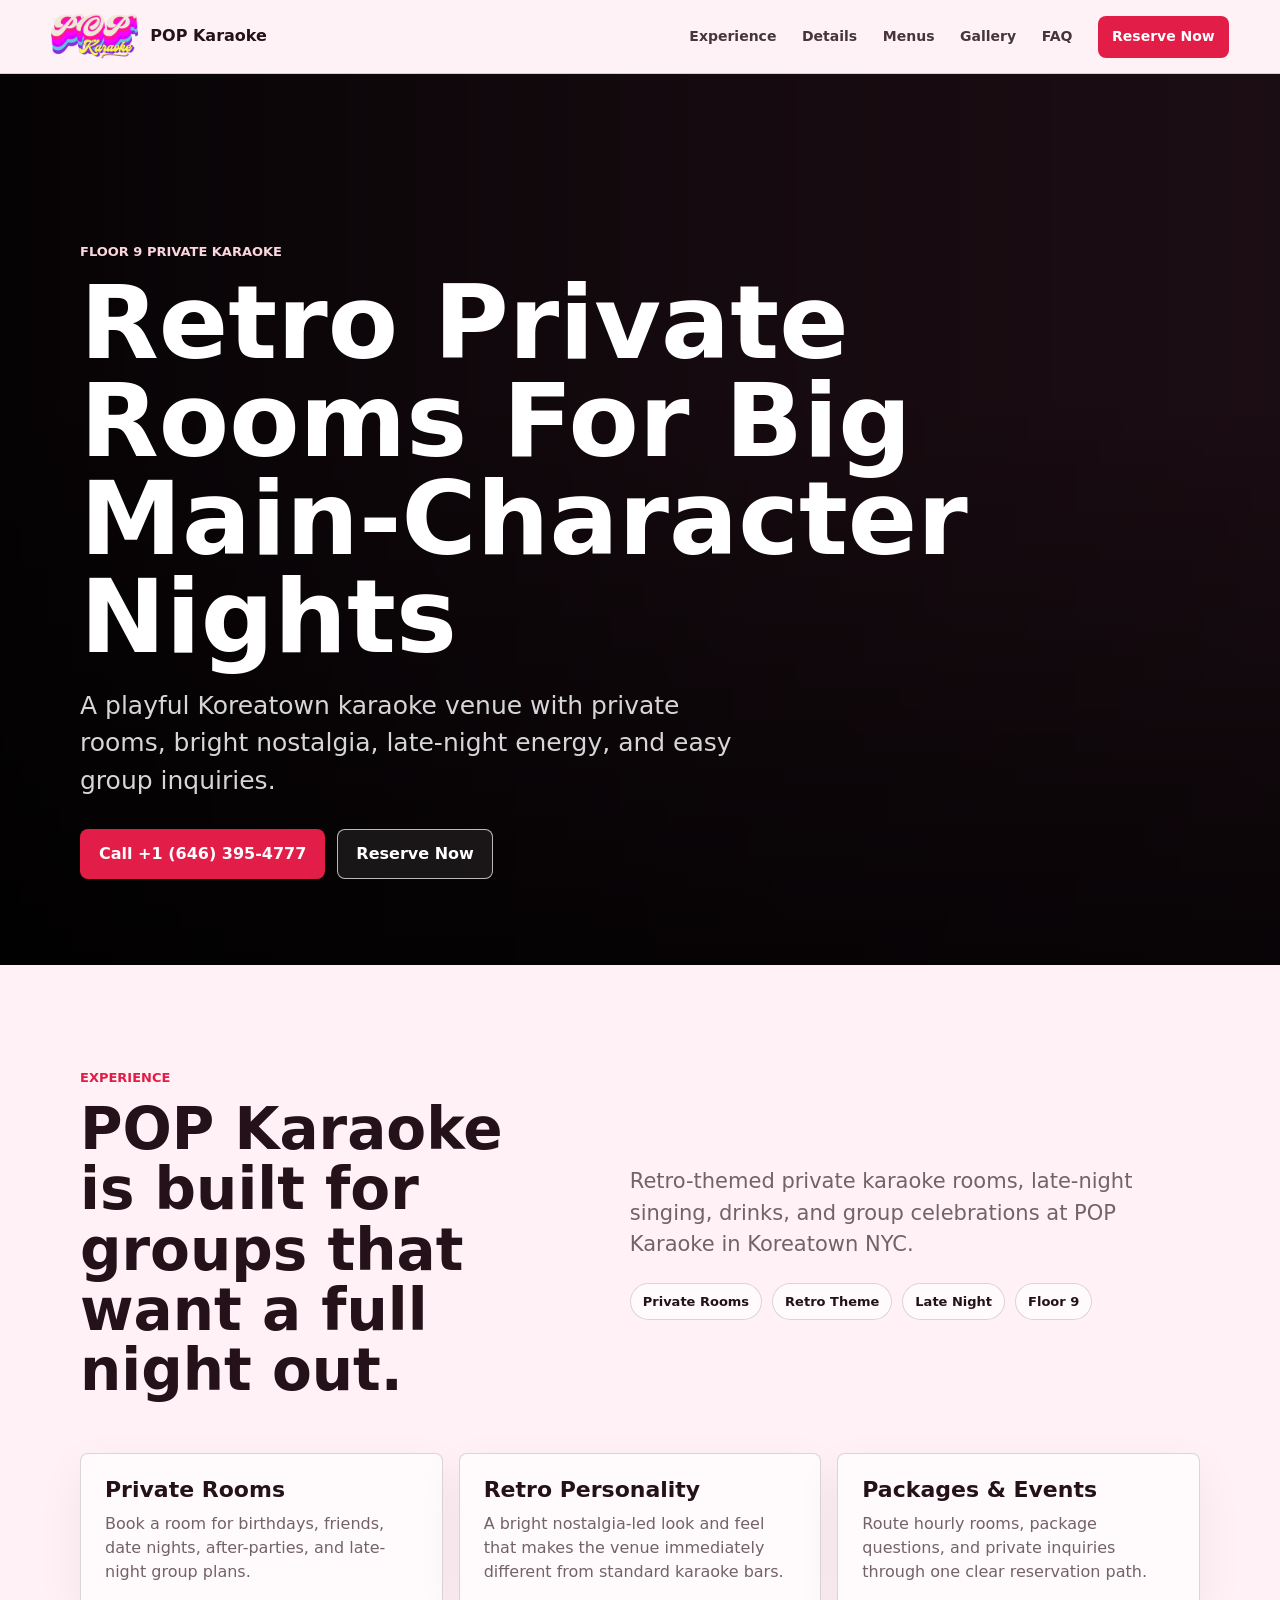
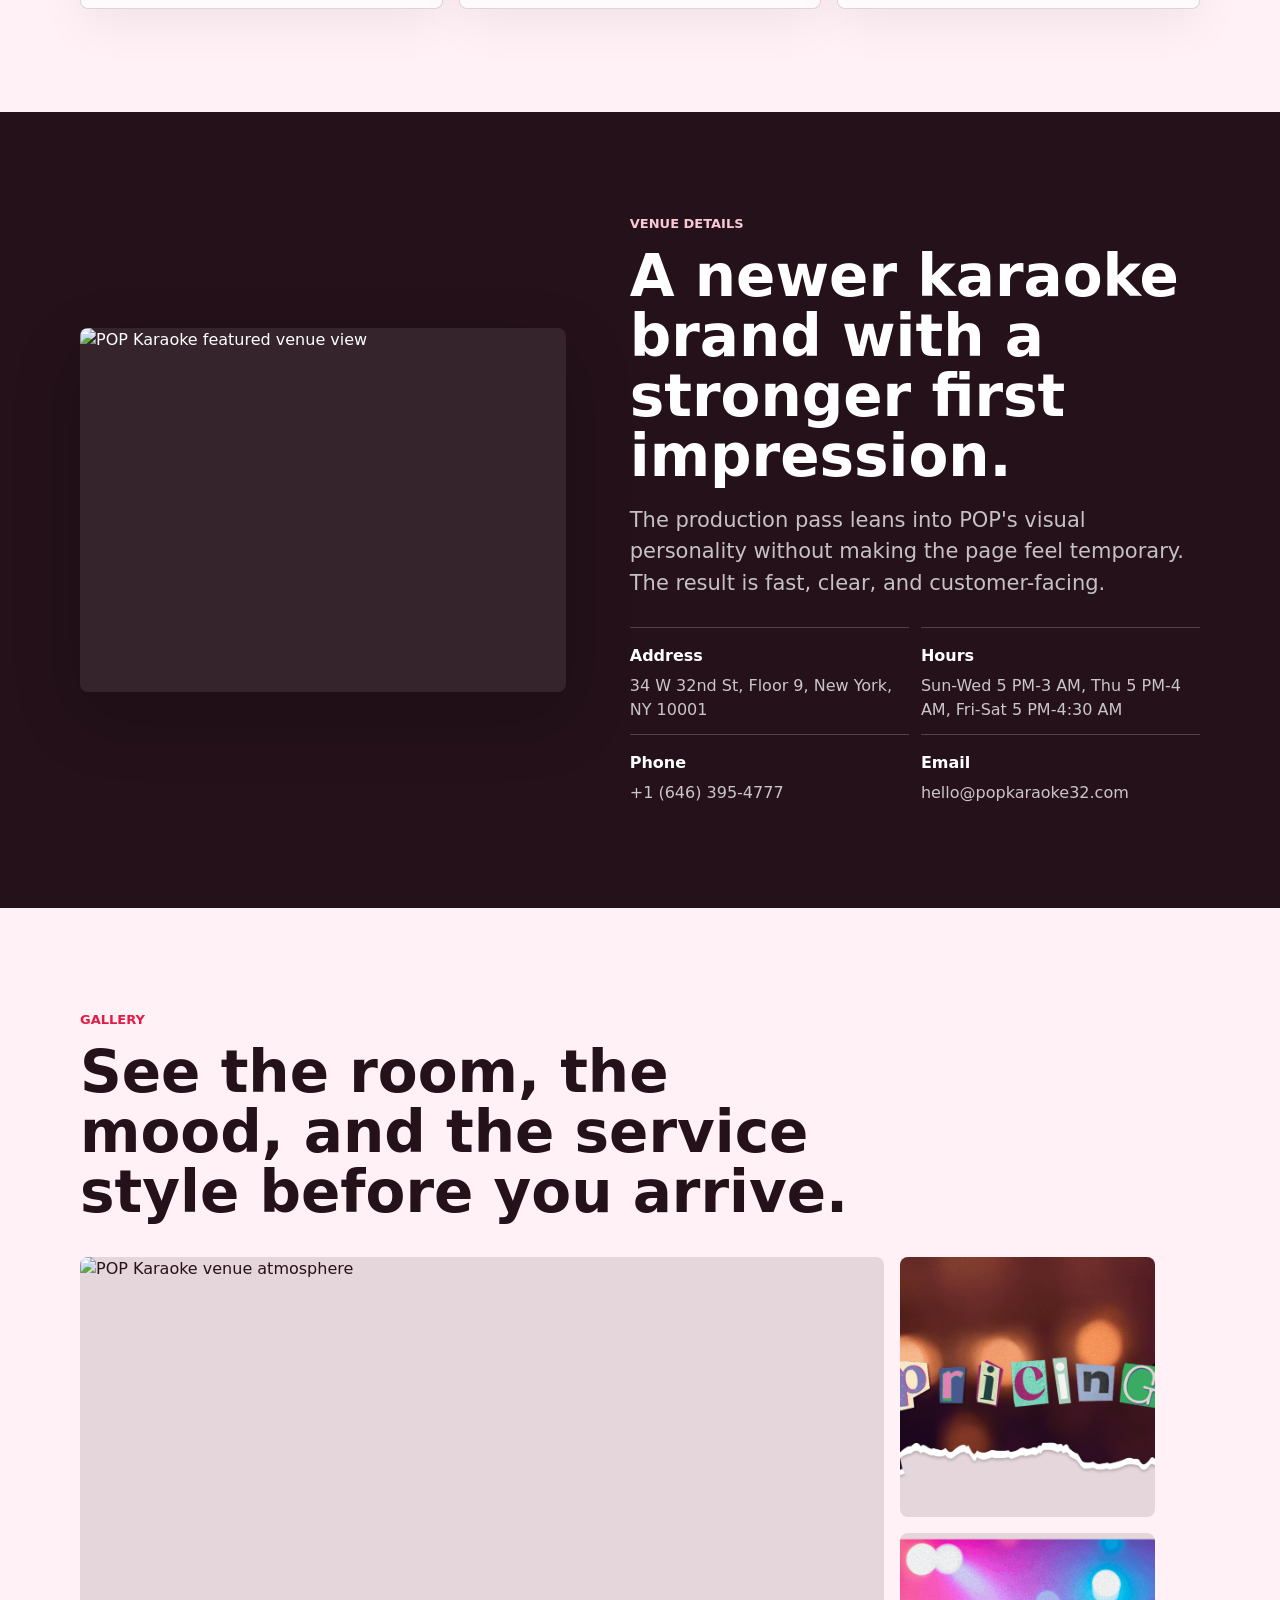
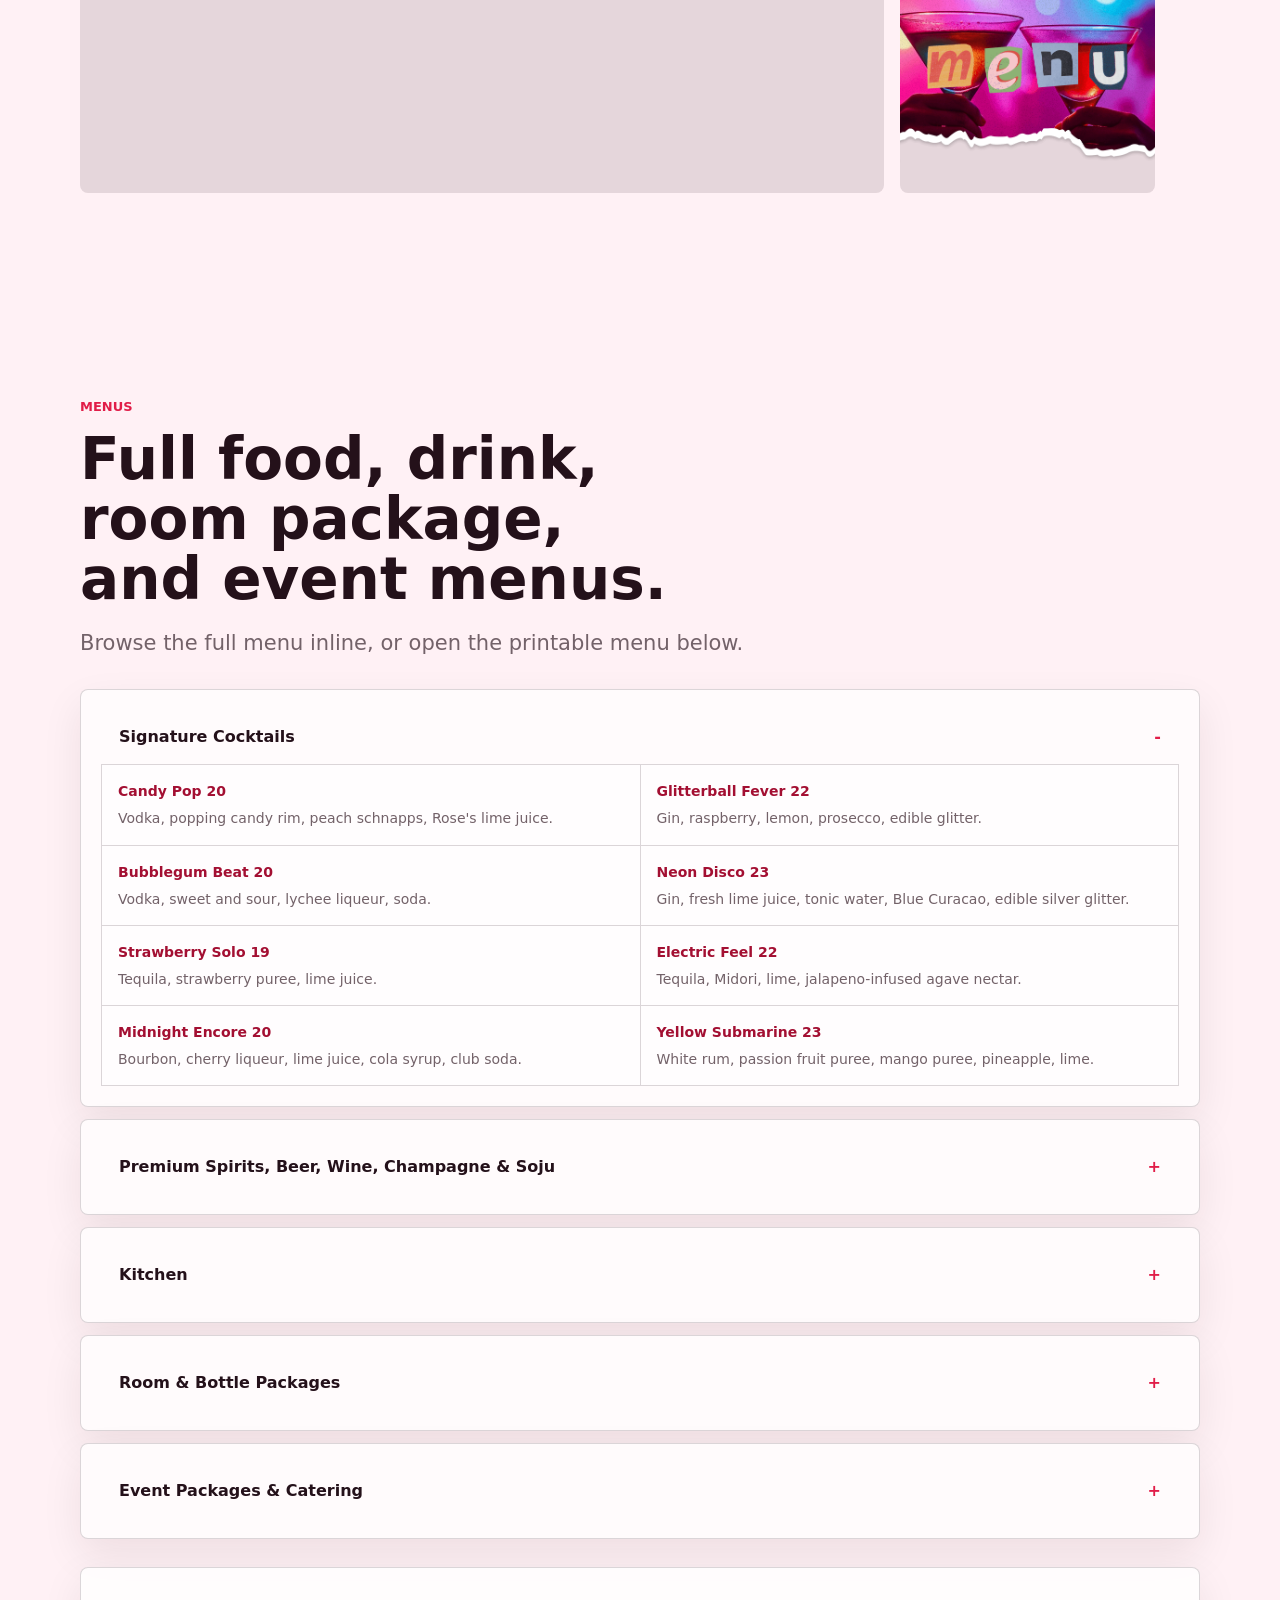
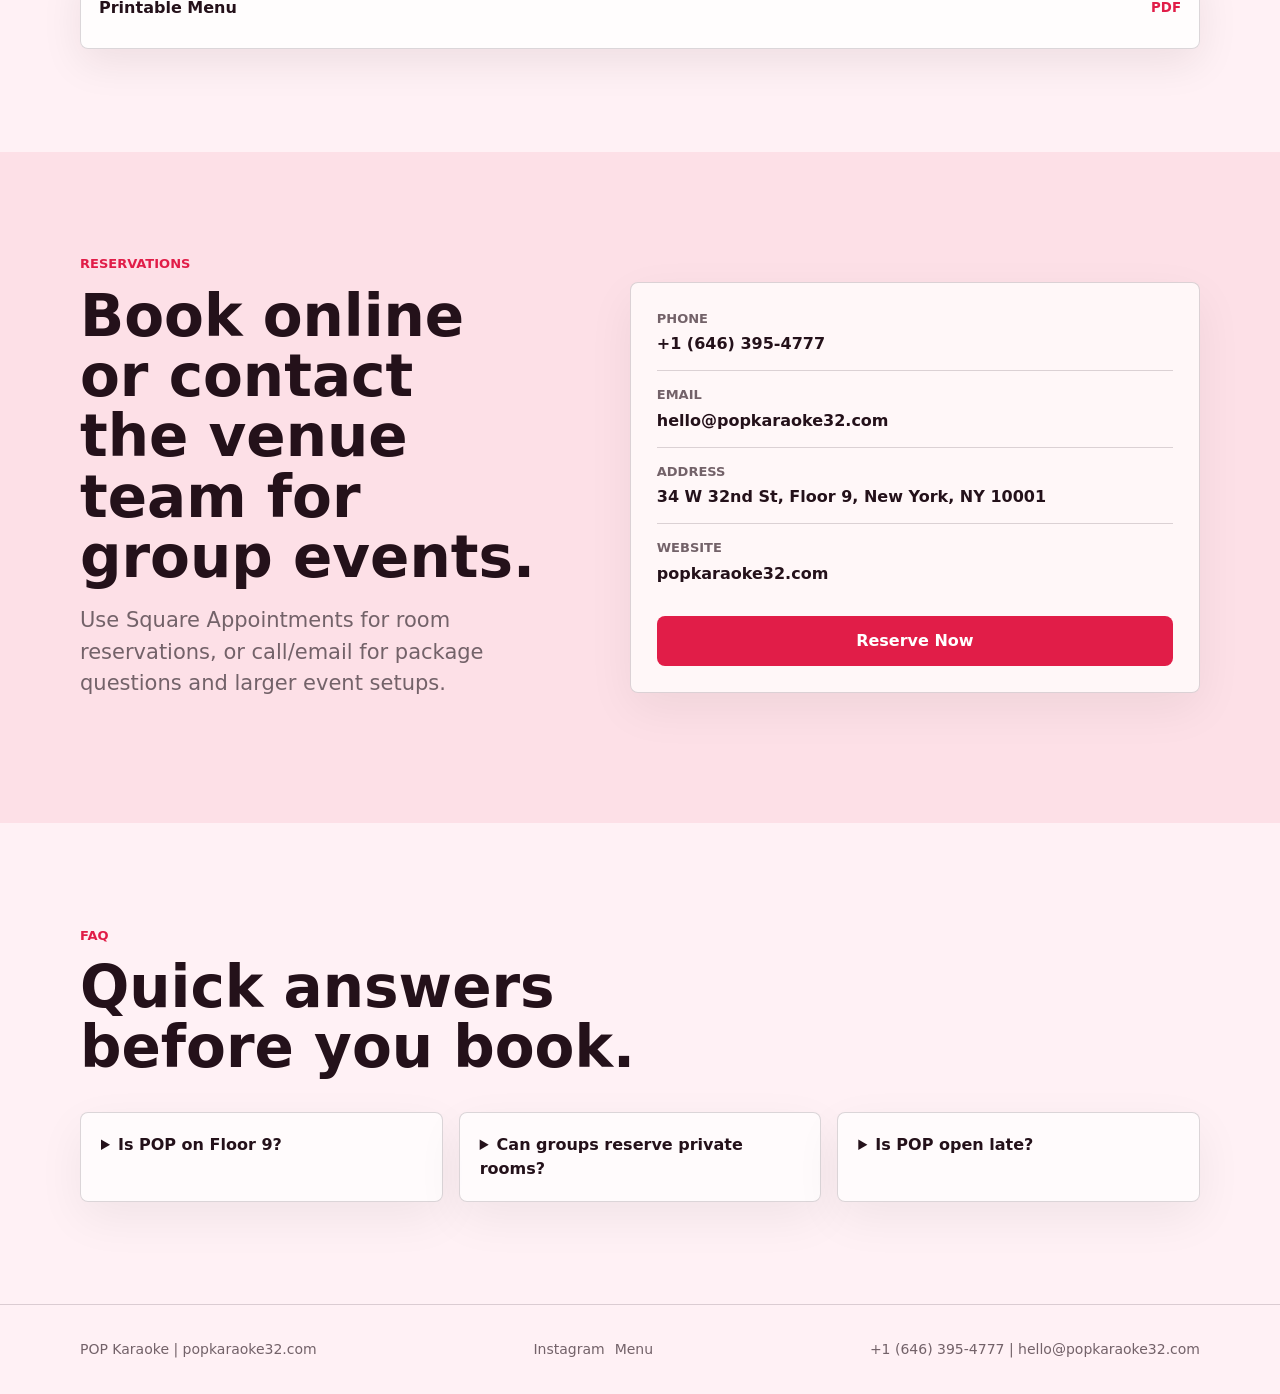
==== commit e97fc42a: "Combine POP menu PDFs" ====
--- a/index.html
+++ b/index.html
@@ -121,7 +121,7 @@
         <div class="section-inner">
           <p class="section-kicker">Menus</p>
           <h2>Full food, drink, room package, and event menus.</h2>
-          <p class="lead">Browse the full menu inline, or open the printable files below.</p>
+          <p class="lead">Browse the full menu inline, or open the printable menu below.</p>
           <div class="inline-menu" aria-label="POP Karaoke inline menu">
             <details open>
               <summary>Signature Cocktails</summary>
@@ -173,8 +173,7 @@
             </details>
           </div>
           <div class="menu-downloads">
-            <a class="menu-download" href="assets/menus/pop-menu-front-2026-05-21.pdf" target="_blank" rel="noopener"><span>Menu Front</span><small>PDF</small></a>
-            <a class="menu-download" href="assets/menus/pop-menu-back-2026-05-21.pdf" target="_blank" rel="noopener"><span>Menu Back</span><small>PDF</small></a>
+            <a class="menu-download" href="assets/menus/pop-menu-2026-05-21.pdf" target="_blank" rel="noopener"><span>Printable Menu</span><small>PDF</small></a>
           </div>
         </div>
       </section>
@@ -230,7 +229,7 @@
     <footer>
       <div class="section-inner">
         <span>POP Karaoke | popkaraoke32.com</span>
-        <span class="footer-socials"><a href="https://www.instagram.com/popkaraokenyc/" target="_blank" rel="noopener">Instagram</a> <a href="assets/menus/pop-menu-front-2026-05-21.pdf" target="_blank" rel="noopener">Menu</a></span>
+        <span class="footer-socials"><a href="https://www.instagram.com/popkaraokenyc/" target="_blank" rel="noopener">Instagram</a> <a href="assets/menus/pop-menu-2026-05-21.pdf" target="_blank" rel="noopener">Menu</a></span>
         <span><a href="tel:+16463954777">+1 (646) 395-4777</a> | <a href="mailto:hello@popkaraoke32.com">hello@popkaraoke32.com</a></span>
       </div>
     </footer>
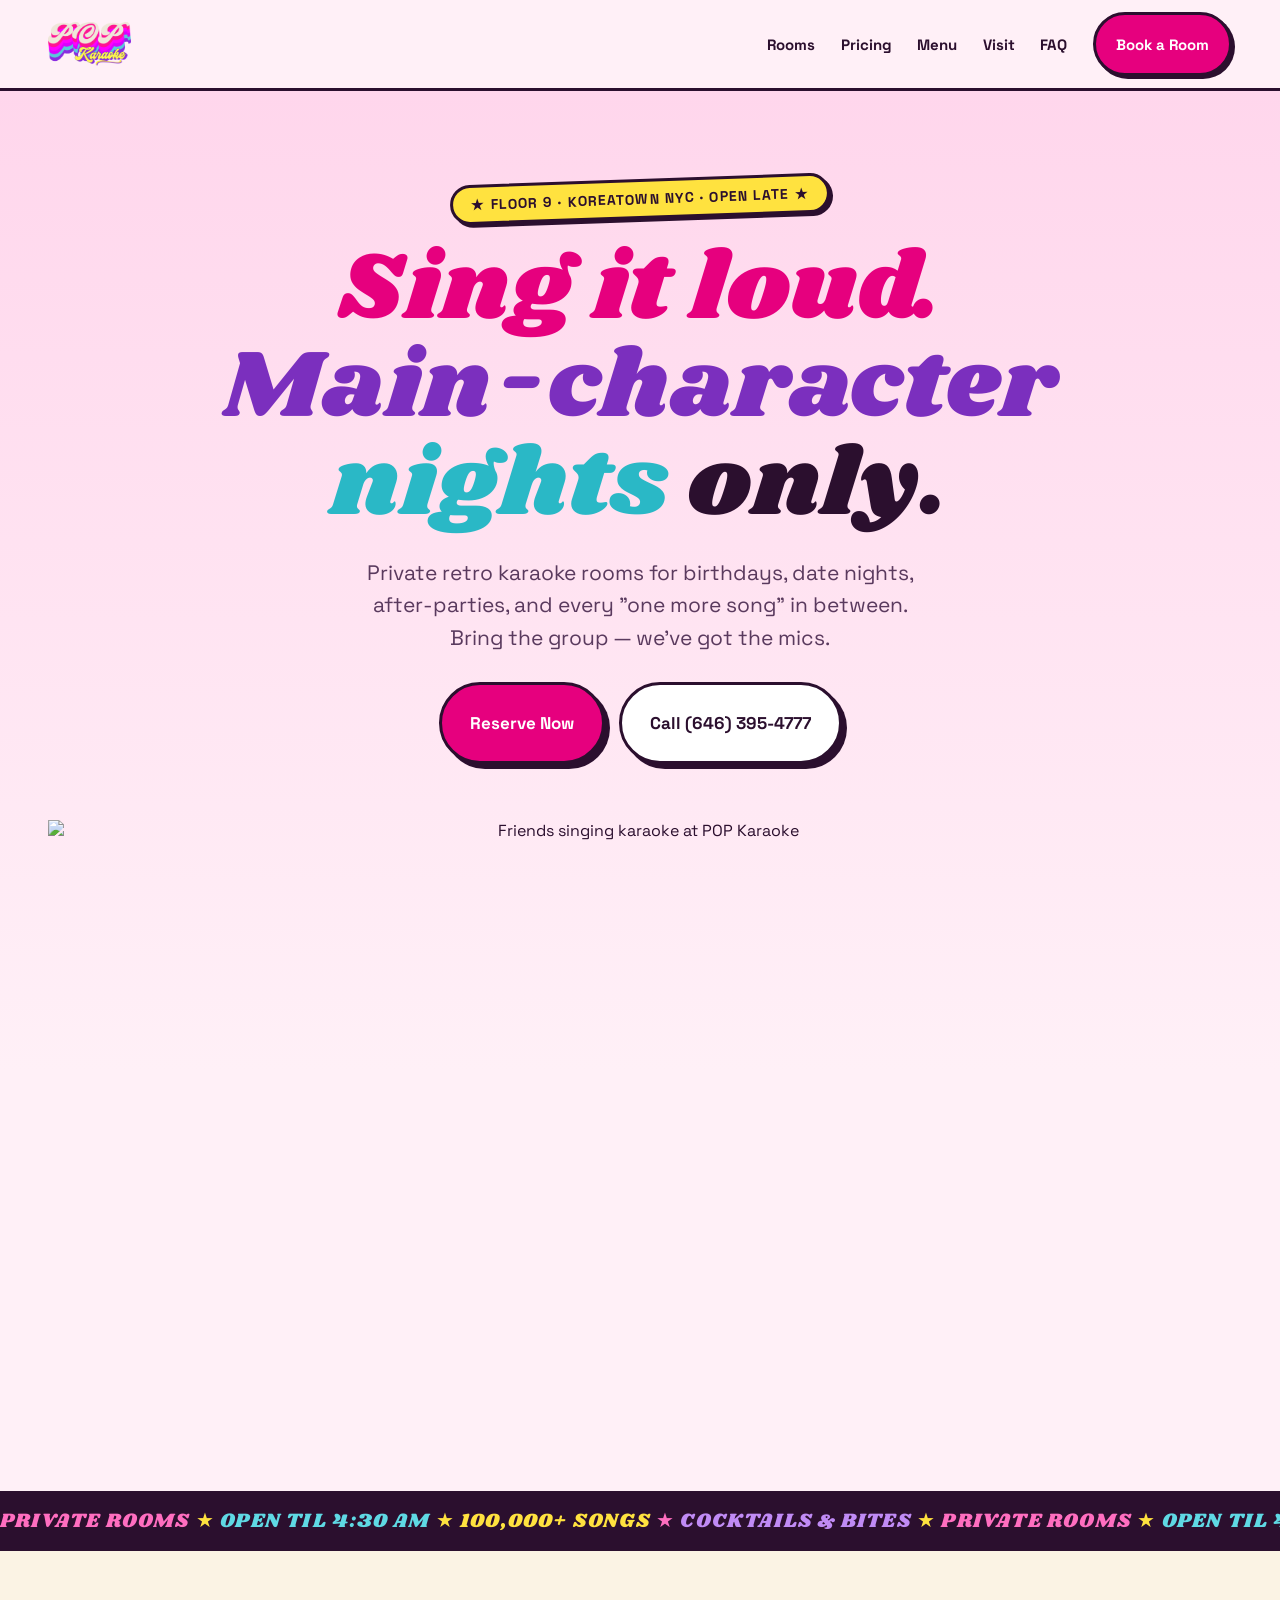
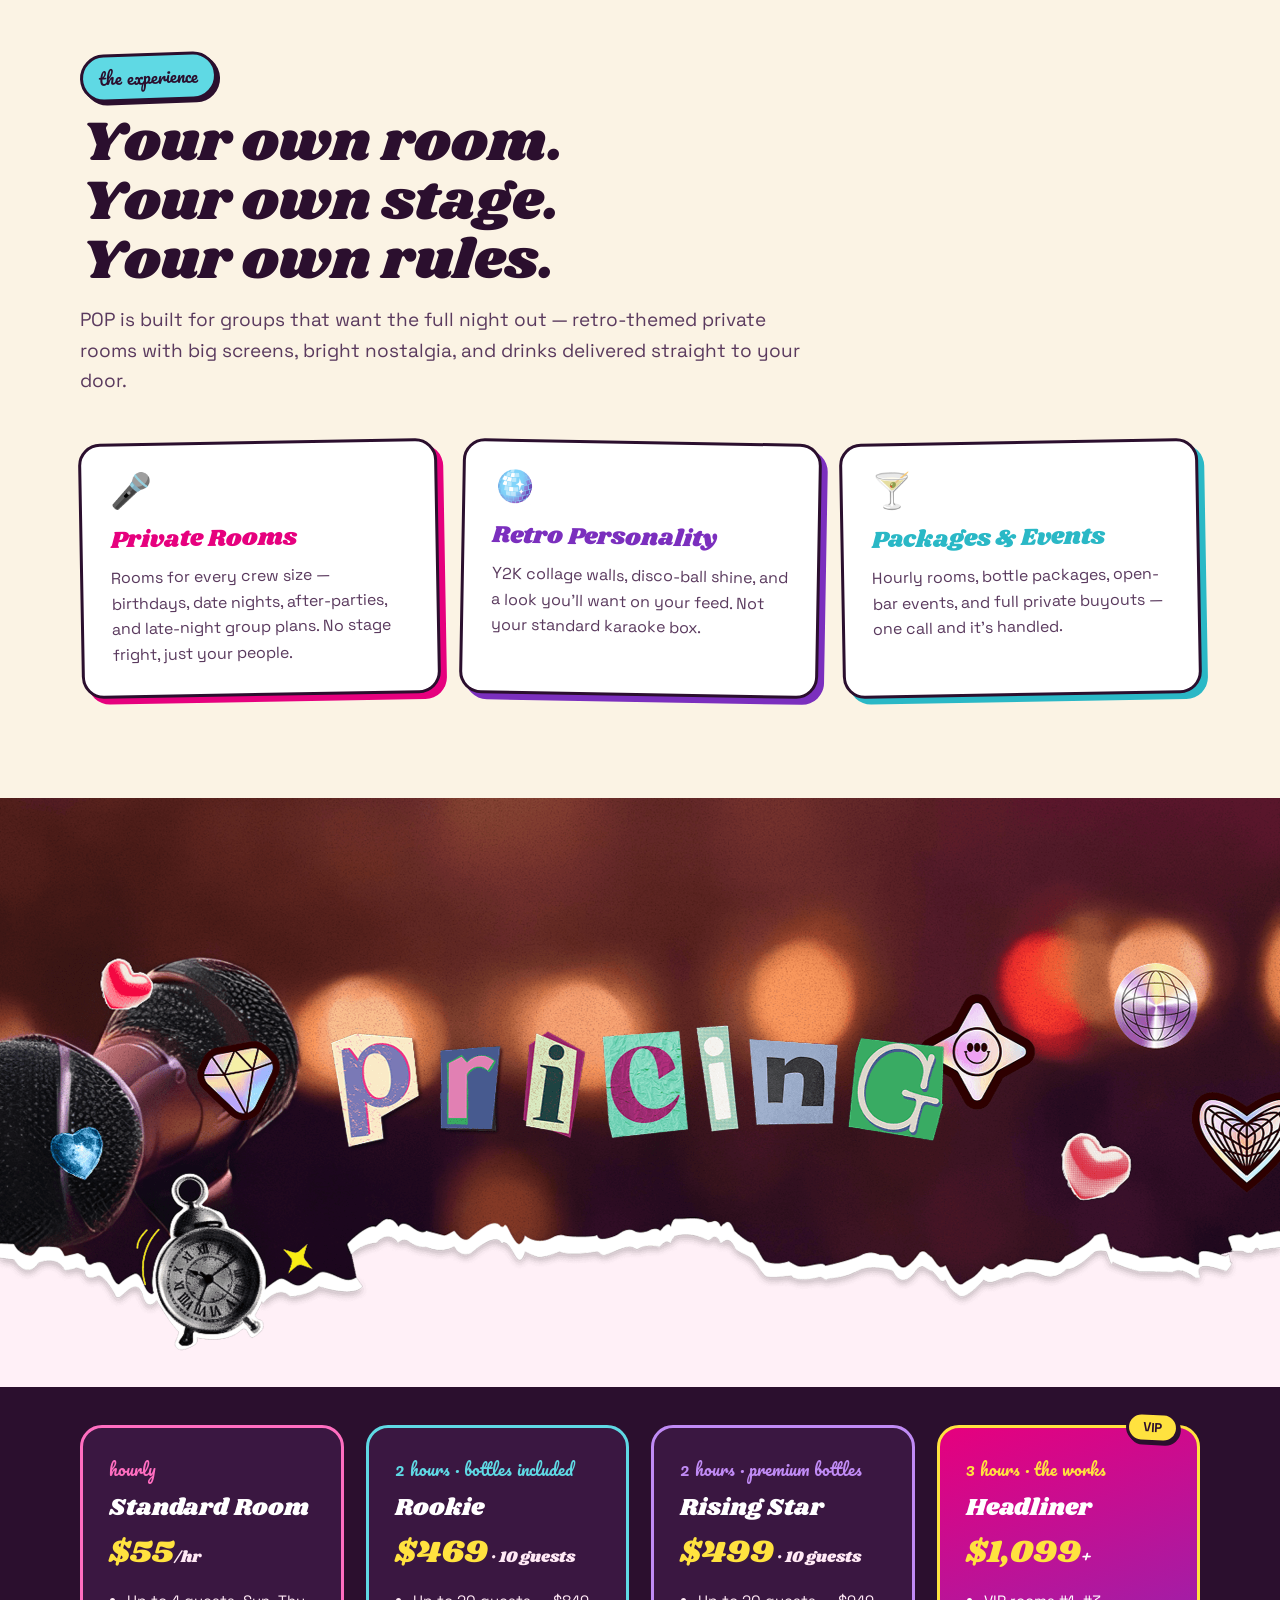
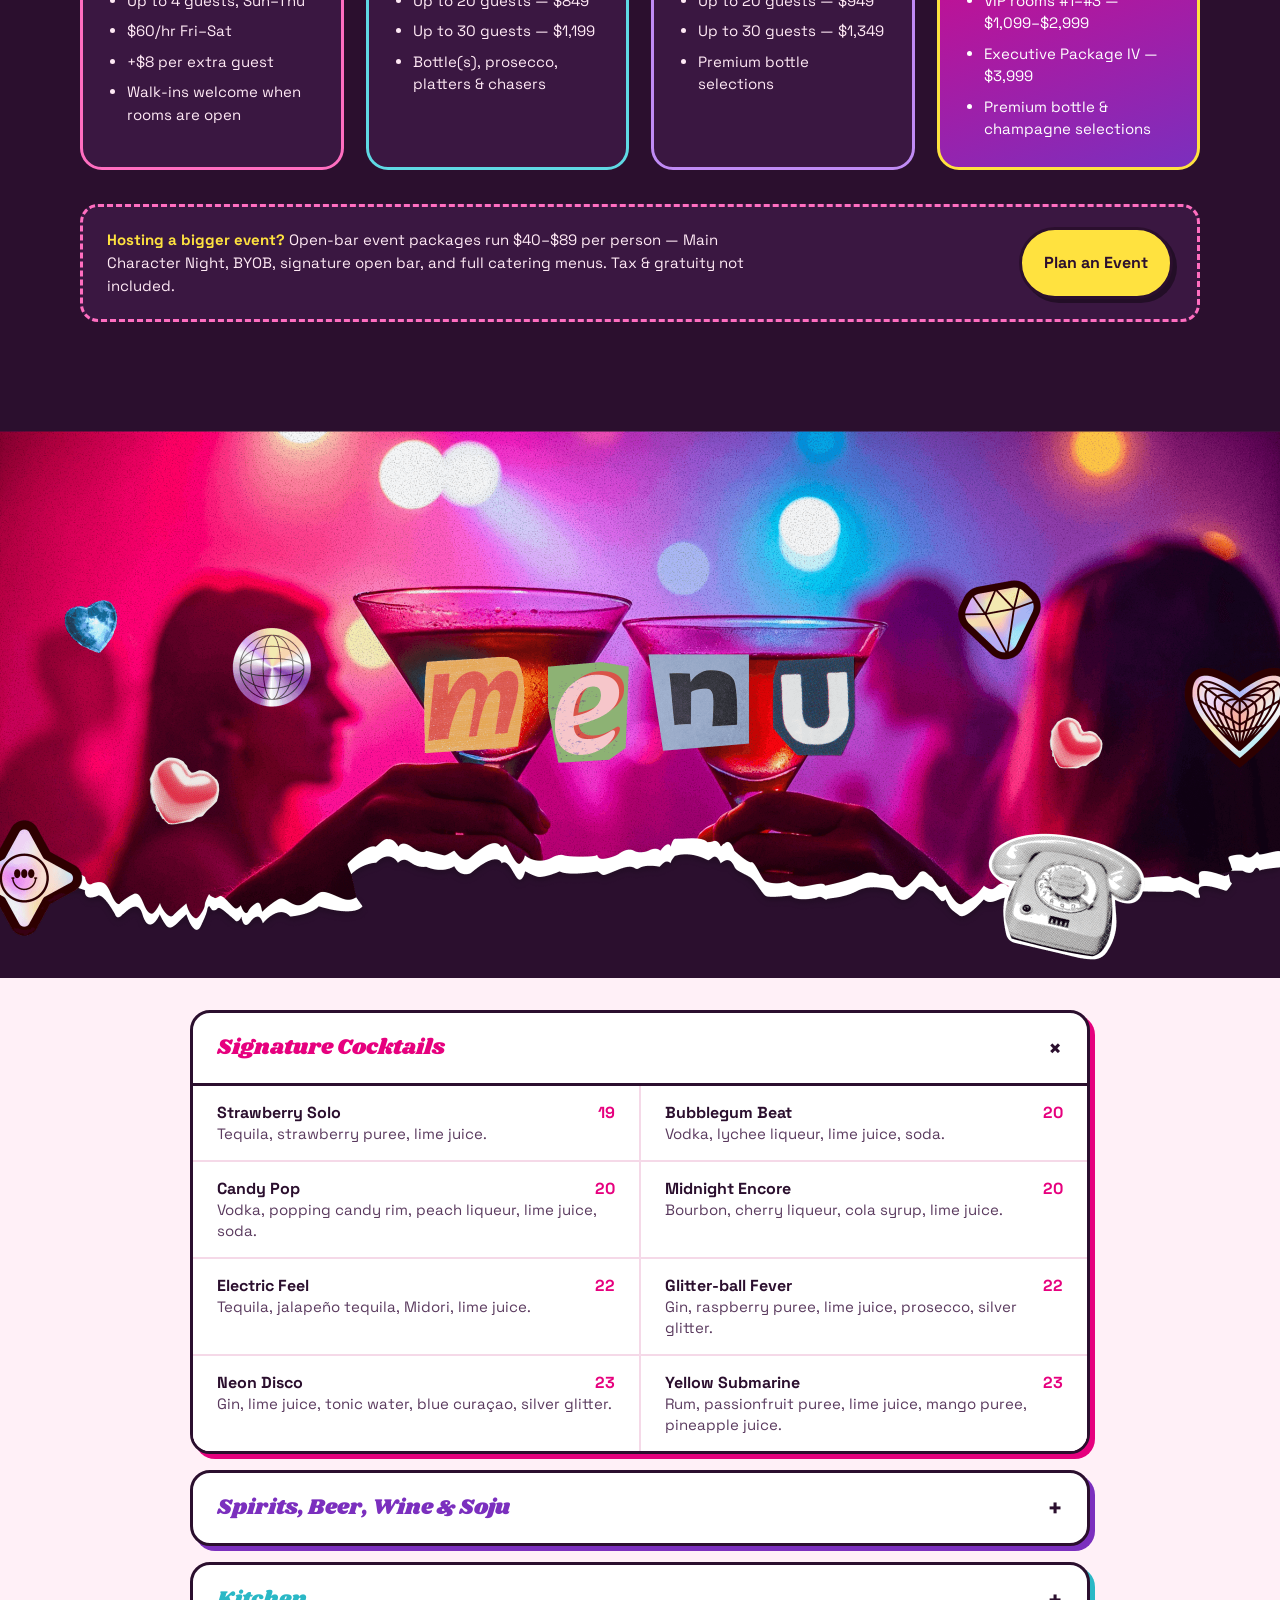
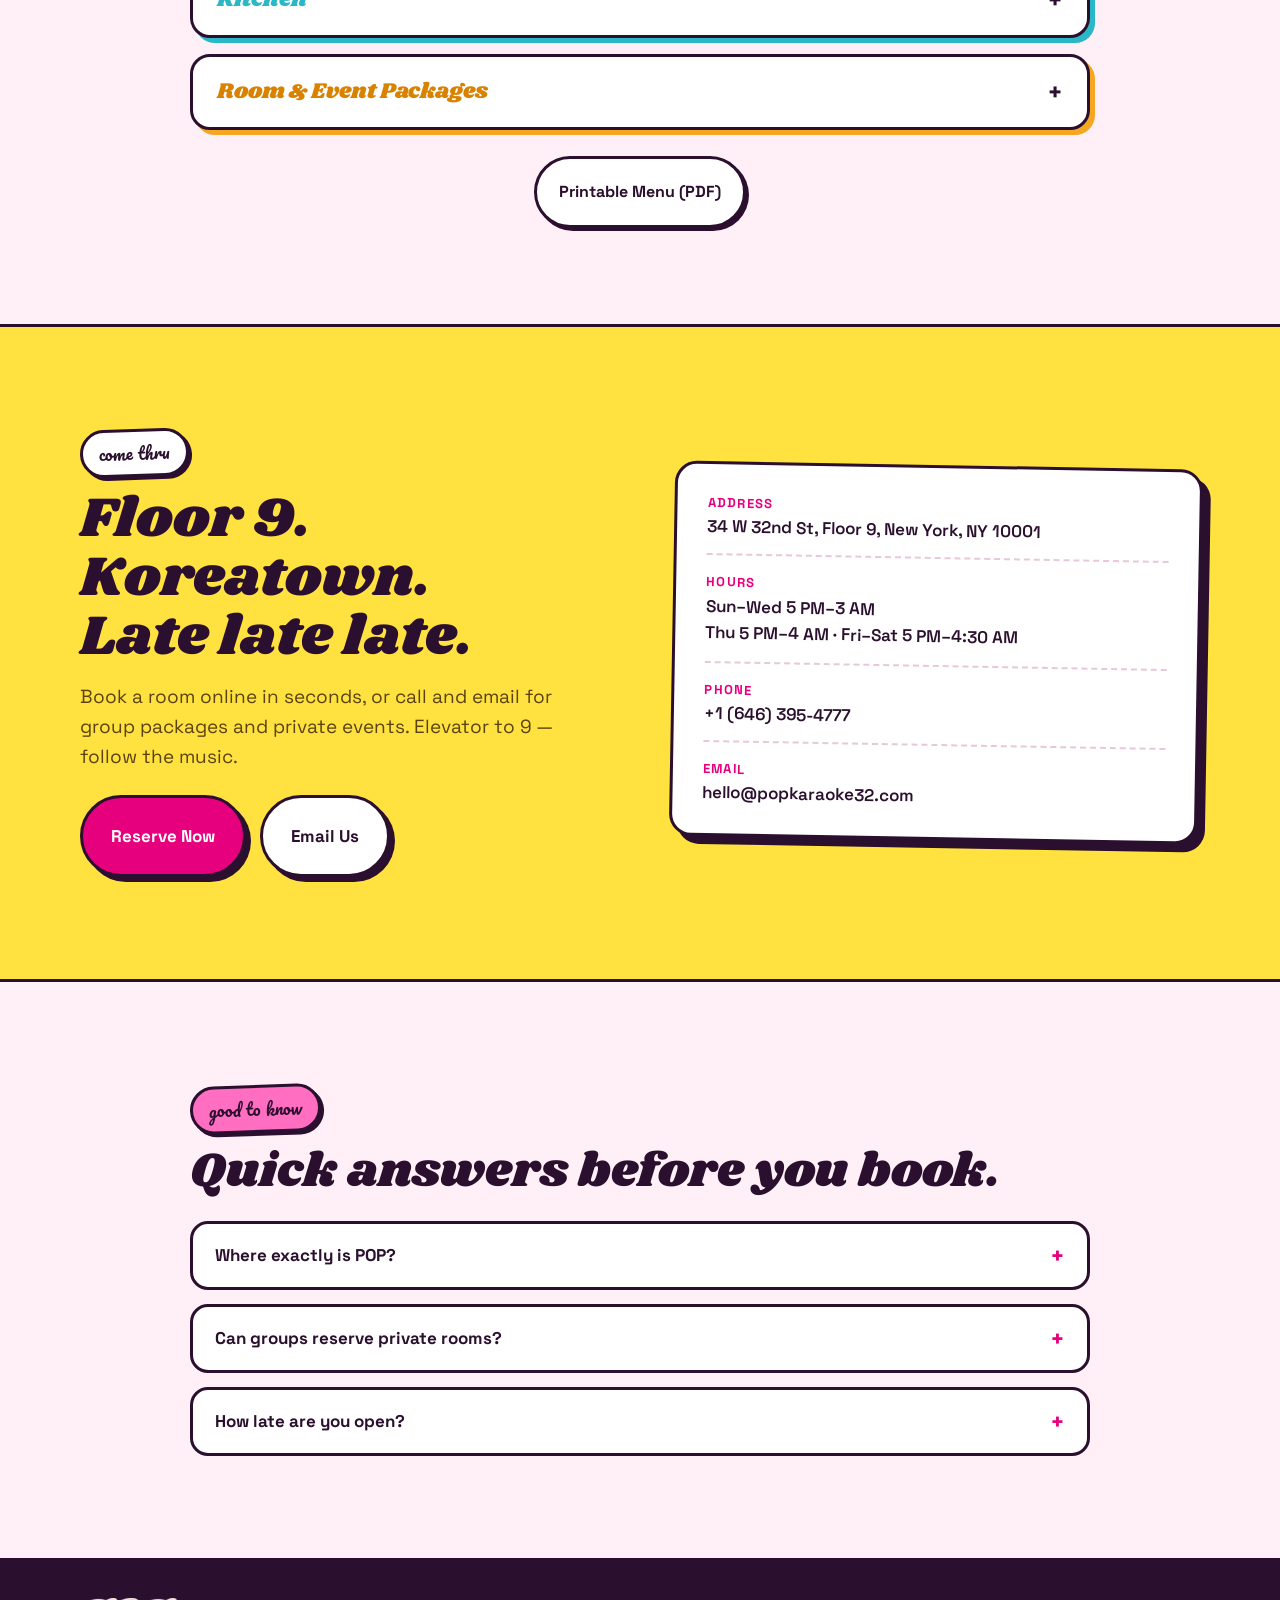
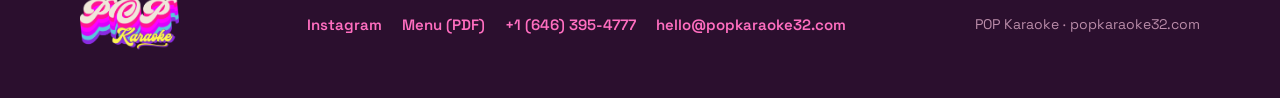
==== commit 1a7477b5: "Update POP menu for July 2026" ====
--- a/index.html
+++ b/index.html
@@ -1,237 +1,313 @@
 <!doctype html>
 <html lang="en">
-  <head>
-    <meta charset="utf-8">
-    <meta name="viewport" content="width=device-width, initial-scale=1">
-    <title>POP Karaoke NYC | Retro Private Karaoke Rooms</title>
-    <meta name="description" content="Retro-themed private karaoke rooms, late-night singing, drinks, and group celebrations at POP Karaoke in Koreatown NYC.">
-    <meta name="theme-color" content="#fff1f5">
-    <link rel="preload" as="image" href="assets/header-desktop.png">
-    <link rel="icon" href="assets/header-logo.png">
-    <link rel="stylesheet" href="styles.css">
-    <style>
-      :root {
-        --accent: #e11d48;
-        --accent-dark: #a30f32;
-        --ink: #24111a;
-        --paper: #fff1f5;
-      }
-      .hero { --hero-image: url("assets/header-desktop.png"); }
-    </style>
-  </head>
-  <body>
-    <a class="skip-link" href="#main">Skip To Content</a>
-    <header class="site-header">
-      <a class="brand" href="#top" aria-label="POP Karaoke home">
-        <img src="assets/header-logo.png" width="1796" height="948" alt="POP Karaoke logo">
-        <span>POP Karaoke</span>
-      </a>
-      <nav class="nav" aria-label="Primary navigation">
-        <a href="#experience">Experience</a>
-        <a href="#details">Details</a>
-        <a href="#menus">Menus</a>
-        <a href="#gallery">Gallery</a>
-        <a href="#faq">FAQ</a>
-        <a class="button-link" href="https://book.squareup.com/appointments/2tokogvqdae7ck/location/L42ZB0SPGNW2R" target="_blank" rel="noopener">Reserve Now</a>
-      </nav>
-    </header>
-
-    <main id="main">
-      <section class="hero" id="top" aria-label="POP Karaoke introduction">
-        <video class="hero-video" autoplay muted loop playsinline preload="metadata" poster="assets/header-desktop.png" aria-hidden="true" tabindex="-1">
-          <source src="assets/hero-loop.mp4" type="video/mp4">
-        </video>
-        <div class="hero-content">
-          <p class="eyebrow">Floor 9 Private Karaoke</p>
-          <h1>Retro Private Rooms For Big Main-Character Nights</h1>
-          <p class="hero-copy">A playful Koreatown karaoke venue with private rooms, bright nostalgia, late-night energy, and easy group inquiries.</p>
-          <div class="hero-actions">
-            <a class="button primary" href="tel:+16463954777">Call +1 (646) 395-4777</a>
-            <a class="button secondary" href="https://book.squareup.com/appointments/2tokogvqdae7ck/location/L42ZB0SPGNW2R" target="_blank" rel="noopener">Reserve Now</a>
-          </div>
-        </div>
-      </section>
-
-      <section class="section" id="experience">
-        <div class="section-inner intro-layout">
-          <div>
-            <p class="section-kicker">Experience</p>
-            <h2>POP Karaoke is built for groups that want a full night out.</h2>
-          </div>
-          <div>
-            <p class="lead">Retro-themed private karaoke rooms, late-night singing, drinks, and group celebrations at POP Karaoke in Koreatown NYC.</p>
-            <div class="highlight-row" aria-label="Venue highlights">
-            <span>Private Rooms</span>
-            <span>Retro Theme</span>
-            <span>Late Night</span>
-            <span>Floor 9</span>
-            </div>
-          </div>
-        </div>
-        <div class="section-inner info-grid">
-          <article class="info-card">
-            <h3>Private Rooms</h3>
-            <p>Book a room for birthdays, friends, date nights, after-parties, and late-night group plans.</p>
+<head>
+  <meta charset="utf-8">
+  <meta name="viewport" content="width=device-width, initial-scale=1">
+  <title>POP Karaoke NYC | Retro Private Karaoke Rooms</title>
+  <meta name="description" content="Retro-themed private karaoke rooms, late-night singing, drinks, and group celebrations at POP Karaoke in Koreatown NYC.">
+  <meta name="theme-color" content="#FFF0F7">
+  <link rel="canonical" href="https://popkaraoke32.com/">
+  <meta property="og:type" content="website">
+  <meta property="og:title" content="POP Karaoke NYC | Retro Private Karaoke Rooms">
+  <meta property="og:description" content="Retro-themed private karaoke rooms, late-night singing, drinks, and group celebrations at POP Karaoke in Koreatown NYC.">
+  <meta property="og:url" content="https://popkaraoke32.com/">
+  <meta property="og:image" content="https://popkaraoke32.com/assets/header-desktop.png">
+  <link rel="icon" href="assets/header-logo.png">
+  <link rel="preload" as="image" href="assets/header-desktop.png">
+  <link rel="preconnect" href="https://fonts.googleapis.com">
+  <link rel="preconnect" href="https://fonts.gstatic.com" crossorigin="anonymous">
+  <link href="https://fonts.googleapis.com/css2?family=Shrikhand&amp;family=Pacifico&amp;family=Space+Grotesk:wght@400;500;600;700&amp;display=swap" rel="stylesheet">
+  <style>
+    html { scroll-behavior: smooth; }
+    body { margin: 0; background: #FFF0F7; color: #2B0F2E; font-family: "Space Grotesk", sans-serif; -webkit-font-smoothing: antialiased; }
+    a { color: #E6007E; }
+    a:hover { color: #7B2FBE; }
+    ::selection { background: #FFE23F; color: #2B0F2E; }
+    .skip-link { position: absolute; left: -999px; top: 0; z-index: 100; background: #2B0F2E; color: #FFFFFF; padding: 10px 18px; border-radius: 0 0 12px 0; }
+    .skip-link:focus { left: 0; color: #FFFFFF; }
+    .nav-link { text-decoration: none; color: #2B0F2E; }
+    .nav-link:hover { color: #E6007E; }
+    .btn { display: inline-flex; align-items: center; text-decoration: none; font-weight: 700; border: 3px solid #2B0F2E; border-radius: 999px; transition: transform 120ms ease, box-shadow 120ms ease; }
+    .btn-pink { background: #E6007E; color: #FFFFFF; }
+    .btn-pink:hover { color: #FFFFFF; }
+    .btn-white { background: #FFFFFF; color: #2B0F2E; }
+    .btn-white:hover { color: #E6007E; }
+    .btn-yellow { background: #FFE23F; color: #2B0F2E; box-shadow: 4px 4px 0 rgba(0, 0, 0, 0.4); }
+    .btn-yellow:hover { transform: translate(-1px, -1px); color: #2B0F2E; }
+    .shadow-sm { box-shadow: 3px 3px 0 #2B0F2E; }
+    .shadow-sm:hover { transform: translate(-1px, -1px); box-shadow: 5px 5px 0 #2B0F2E; }
+    .shadow-lg { box-shadow: 5px 5px 0 #2B0F2E; }
+    .shadow-lg:hover { transform: translate(-2px, -2px); box-shadow: 7px 7px 0 #2B0F2E; }
+    .footer-link { color: #FF6EC0; text-decoration: none; }
+    .footer-link:hover { color: #FFE23F; }
+    .plain-link { color: #2B0F2E; text-decoration: none; }
+    .plain-link:hover { color: #E6007E; }
+    @keyframes popMarquee { from { transform: translateX(0); } to { transform: translateX(-50%); } }
+    .marquee-track { display: flex; width: max-content; animation: popMarquee 28s linear infinite; }
+    @media (prefers-reduced-motion: reduce) { .marquee-track { animation: none; } }
+    details > summary { list-style: none; }
+    details > summary::-webkit-details-marker { display: none; }
+    details[open] .pop-plus { transform: rotate(45deg); }
+  </style>
+</head>
+<body>
+<a class="skip-link" href="#top">Skip To Content</a>
+
+<!-- ============ HEADER ============ -->
+<header style="position: sticky; top: 0; z-index: 50; display: flex; align-items: center; justify-content: space-between; gap: 16px; padding: 12px clamp(16px, 4vw, 48px); background: rgba(255, 240, 247, 0.92); backdrop-filter: blur(14px); border-bottom: 3px solid #2B0F2E;">
+  <a href="#top" style="display: flex; align-items: center; gap: 10px; text-decoration: none;">
+    <img src="assets/header-logo.png" width="1796" height="948" alt="POP Karaoke logo" style="height: 44px; width: auto; display: block;">
+  </a>
+  <nav aria-label="Primary" style="display: flex; align-items: center; flex-wrap: wrap; gap: clamp(10px, 2vw, 26px); font-weight: 700; font-size: 15px;">
+    <a class="nav-link" href="#rooms">Rooms</a>
+    <a class="nav-link" href="#pricing">Pricing</a>
+    <a class="nav-link" href="#menu">Menu</a>
+    <a class="nav-link" href="#visit">Visit</a>
+    <a class="nav-link" href="#faq">FAQ</a>
+    <a class="btn btn-pink shadow-sm" href="https://book.squareup.com/appointments/2tokogvqdae7ck/location/L42ZB0SPGNW2R" target="_blank" rel="noopener" style="min-height: 42px; padding: 8px 20px;">Book a Room</a>
+  </nav>
+</header>
+
+<main id="top">
+
+  <!-- ============ HERO ============ -->
+  <section style="position: relative; overflow: hidden; background: linear-gradient(180deg, #FFD6EC 0%, #FFF0F7 70%); padding: clamp(40px, 7vw, 88px) clamp(20px, 4vw, 48px) 0; text-align: center;">
+    <div style="position: relative; z-index: 1; max-width: 900px; margin: 0 auto; display: flex; flex-direction: column; align-items: center; gap: 22px;">
+      <span style="display: inline-flex; align-items: center; gap: 8px; transform: rotate(-2deg); background: #FFE23F; border: 3px solid #2B0F2E; border-radius: 999px; padding: 8px 18px; font-weight: 700; font-size: 14px; letter-spacing: 0.08em; text-transform: uppercase; box-shadow: 3px 3px 0 #2B0F2E;">★ Floor 9 · Koreatown NYC · Open Late ★</span>
+      <h1 style="margin: 0; font-family: Shrikhand, cursive; font-weight: 400; font-size: clamp(44px, 8vw, 96px); line-height: 1.02; letter-spacing: 0.01em;">
+        <span style="color: #E6007E;">Sing it loud.</span><br>
+        <span style="color: #7B2FBE;">Main-character</span>
+        <span style="color: #2AB8C6;">nights</span>
+        <span style="color: #2B0F2E;">only.</span>
+      </h1>
+      <p style="margin: 0; max-width: 560px; font-size: clamp(17px, 2vw, 21px); line-height: 1.55; color: #5A3A5E;">Private retro karaoke rooms for birthdays, date nights, after-parties, and every "one more song" in between. Bring the group — we've got the mics.</p>
+      <div style="display: flex; flex-wrap: wrap; justify-content: center; gap: 14px; margin-top: 6px;">
+        <a class="btn btn-pink shadow-lg" href="https://book.squareup.com/appointments/2tokogvqdae7ck/location/L42ZB0SPGNW2R" target="_blank" rel="noopener" style="min-height: 52px; padding: 12px 28px; font-size: 17px;">Reserve Now</a>
+        <a class="btn btn-white shadow-lg" href="tel:+16463954777" style="min-height: 52px; padding: 12px 28px; font-size: 17px;">Call (646) 395-4777</a>
+      </div>
+    </div>
+    <div style="position: relative; margin: clamp(28px, 5vw, 56px) auto -4px; max-width: 1240px;">
+      <img src="assets/header-desktop.png" width="5760" height="3280" alt="Friends singing karaoke at POP Karaoke" style="display: block; width: 100%; height: auto;">
+    </div>
+  </section>
+
+  <!-- ============ MARQUEE ============ -->
+  <div aria-hidden="true" style="overflow: hidden; background: #2B0F2E; border-top: 3px solid #2B0F2E; border-bottom: 3px solid #2B0F2E; padding: 12px 0;">
+    <div class="marquee-track">
+      <span style="white-space: nowrap; font-family: Shrikhand, cursive; font-size: 20px; letter-spacing: 0.06em; padding-right: 24px;"><span style="color: #FF6EC0;">PRIVATE ROOMS</span> <span style="color: #FFE23F;">★</span> <span style="color: #5FD9E4;">OPEN TIL 4:30 AM</span> <span style="color: #FFE23F;">★</span> <span style="color: #FFE23F;">100,000+ SONGS</span> <span style="color: #FF6EC0;">★</span> <span style="color: #C08BF5;">COCKTAILS &amp; BITES</span> <span style="color: #FFE23F;">★</span> <span style="color: #FF6EC0;">PRIVATE ROOMS</span> <span style="color: #FFE23F;">★</span> <span style="color: #5FD9E4;">OPEN TIL 4:30 AM</span> <span style="color: #FFE23F;">★</span> <span style="color: #FFE23F;">100,000+ SONGS</span> <span style="color: #FF6EC0;">★</span> <span style="color: #C08BF5;">COCKTAILS &amp; BITES</span> <span style="color: #FFE23F;">★</span>&nbsp;</span>
+      <span style="white-space: nowrap; font-family: Shrikhand, cursive; font-size: 20px; letter-spacing: 0.06em; padding-right: 24px;"><span style="color: #FF6EC0;">PRIVATE ROOMS</span> <span style="color: #FFE23F;">★</span> <span style="color: #5FD9E4;">OPEN TIL 4:30 AM</span> <span style="color: #FFE23F;">★</span> <span style="color: #FFE23F;">100,000+ SONGS</span> <span style="color: #FF6EC0;">★</span> <span style="color: #C08BF5;">COCKTAILS &amp; BITES</span> <span style="color: #FFE23F;">★</span> <span style="color: #FF6EC0;">PRIVATE ROOMS</span> <span style="color: #FFE23F;">★</span> <span style="color: #5FD9E4;">OPEN TIL 4:30 AM</span> <span style="color: #FFE23F;">★</span> <span style="color: #FFE23F;">100,000+ SONGS</span> <span style="color: #FF6EC0;">★</span> <span style="color: #C08BF5;">COCKTAILS &amp; BITES</span> <span style="color: #FFE23F;">★</span>&nbsp;</span>
+    </div>
+  </div>
+
+  <!-- ============ ROOMS / EXPERIENCE ============ -->
+  <section id="rooms" style="background: #FBF3E4; padding: clamp(56px, 8vw, 104px) clamp(20px, 4vw, 48px); scroll-margin-top: 90px;">
+    <div style="max-width: 1120px; margin: 0 auto;">
+      <div style="display: flex; flex-direction: column; align-items: flex-start; gap: 14px; max-width: 720px;">
+        <span style="display: inline-block; transform: rotate(-2deg); background: #5FD9E4; border: 3px solid #2B0F2E; border-radius: 999px; padding: 6px 16px; font-family: Pacifico, cursive; font-size: 17px; box-shadow: 3px 3px 0 #2B0F2E;">the experience</span>
+        <h2 style="margin: 0; font-family: Shrikhand, cursive; font-weight: 400; font-size: clamp(32px, 5vw, 56px); line-height: 1.05; color: #2B0F2E; text-wrap: balance;">Your own room. Your own stage. Your own rules.</h2>
+        <p style="margin: 0; font-size: clamp(16px, 2vw, 19px); line-height: 1.6; color: #5A3A5E;">POP is built for groups that want the full night out — retro-themed private rooms with big screens, bright nostalgia, and drinks delivered straight to your door.</p>
+      </div>
+      <div style="display: grid; grid-template-columns: repeat(auto-fit, minmax(min(100%, 300px), 1fr)); gap: 22px; margin-top: 44px;">
+        <article style="background: #FFFFFF; border: 3px solid #2B0F2E; border-radius: 22px; box-shadow: 6px 6px 0 #E6007E; padding: 28px; transform: rotate(-1deg);">
+          <div style="font-size: 34px; line-height: 1;">🎤</div>
+          <h3 style="margin: 14px 0 8px; font-family: Shrikhand, cursive; font-weight: 400; font-size: 24px; color: #E6007E;">Private Rooms</h3>
+          <p style="margin: 0; line-height: 1.6; color: #5A3A5E;">Rooms for every crew size — birthdays, date nights, after-parties, and late-night group plans. No stage fright, just your people.</p>
+        </article>
+        <article style="background: #FFFFFF; border: 3px solid #2B0F2E; border-radius: 22px; box-shadow: 6px 6px 0 #7B2FBE; padding: 28px; transform: rotate(1deg);">
+          <div style="font-size: 34px; line-height: 1;">🪩</div>
+          <h3 style="margin: 14px 0 8px; font-family: Shrikhand, cursive; font-weight: 400; font-size: 24px; color: #7B2FBE;">Retro Personality</h3>
+          <p style="margin: 0; line-height: 1.6; color: #5A3A5E;">Y2K collage walls, disco-ball shine, and a look you'll want on your feed. Not your standard karaoke box.</p>
+        </article>
+        <article style="background: #FFFFFF; border: 3px solid #2B0F2E; border-radius: 22px; box-shadow: 6px 6px 0 #2AB8C6; padding: 28px; transform: rotate(-1deg);">
+          <div style="font-size: 34px; line-height: 1;">🍸</div>
+          <h3 style="margin: 14px 0 8px; font-family: Shrikhand, cursive; font-weight: 400; font-size: 24px; color: #2AB8C6;">Packages &amp; Events</h3>
+          <p style="margin: 0; line-height: 1.6; color: #5A3A5E;">Hourly rooms, bottle packages, open-bar events, and full private buyouts — one call and it's handled.</p>
+        </article>
+      </div>
+    </div>
+  </section>
+
+  <!-- ============ PRICING ============ -->
+  <section id="pricing" style="background: #2B0F2E; scroll-margin-top: 90px;">
+    <img src="assets/gallery-2.png" width="2560" height="1177" alt="Pricing" style="display: block; width: 100%; height: auto; background: #FFF0F7;">
+    <div style="padding: clamp(20px, 4vw, 40px) clamp(20px, 4vw, 48px) clamp(56px, 8vw, 96px); margin-top: -2px;">
+      <div style="max-width: 1120px; margin: 0 auto;">
+        <div style="display: grid; grid-template-columns: repeat(auto-fit, minmax(min(100%, 250px), 1fr)); gap: 22px;">
+          <article style="display: flex; flex-direction: column; background: #3A1741; border: 3px solid #FF6EC0; border-radius: 22px; padding: 26px; color: #FFE9F5;">
+            <span style="font-family: Pacifico, cursive; font-size: 17px; color: #FF6EC0;">hourly</span>
+            <h3 style="margin: 6px 0 4px; font-family: Shrikhand, cursive; font-weight: 400; font-size: 24px; color: #FFFFFF;">Standard Room</h3>
+            <p style="margin: 0 0 14px; font-family: Shrikhand, cursive; font-size: 32px; color: #FFE23F;">$55<span style="font-size: 16px; color: #FFE9F5;">/hr</span></p>
+            <ul style="margin: 0; padding: 0 0 0 18px; display: grid; gap: 8px; line-height: 1.5; font-size: 15px;">
+              <li>Up to 4 guests, Sun–Thu</li>
+              <li>$60/hr Fri–Sat</li>
+              <li>+$8 per extra guest</li>
+              <li>Walk-ins welcome when rooms are open</li>
+            </ul>
           </article>
-          <article class="info-card">
-            <h3>Retro Personality</h3>
-            <p>A bright nostalgia-led look and feel that makes the venue immediately different from standard karaoke bars.</p>
+          <article style="display: flex; flex-direction: column; background: #3A1741; border: 3px solid #5FD9E4; border-radius: 22px; padding: 26px; color: #FFE9F5;">
+            <span style="font-family: Pacifico, cursive; font-size: 17px; color: #5FD9E4;">2 hours · bottles included</span>
+            <h3 style="margin: 6px 0 4px; font-family: Shrikhand, cursive; font-weight: 400; font-size: 24px; color: #FFFFFF;">Rookie</h3>
+            <p style="margin: 0 0 14px; font-family: Shrikhand, cursive; font-size: 32px; color: #FFE23F;">$469<span style="font-size: 16px; color: #FFE9F5;"> · 10 guests</span></p>
+            <ul style="margin: 0; padding: 0 0 0 18px; display: grid; gap: 8px; line-height: 1.5; font-size: 15px;">
+              <li>Up to 20 guests — $849</li>
+              <li>Up to 30 guests — $1,199</li>
+              <li>Bottle(s), prosecco, platters &amp; chasers</li>
+            </ul>
           </article>
-          <article class="info-card">
-            <h3>Packages &amp; Events</h3>
-            <p>Route hourly rooms, package questions, and private inquiries through one clear reservation path.</p>
+          <article style="display: flex; flex-direction: column; background: #3A1741; border: 3px solid #C08BF5; border-radius: 22px; padding: 26px; color: #FFE9F5;">
+            <span style="font-family: Pacifico, cursive; font-size: 17px; color: #C08BF5;">2 hours · premium bottles</span>
+            <h3 style="margin: 6px 0 4px; font-family: Shrikhand, cursive; font-weight: 400; font-size: 24px; color: #FFFFFF;">Rising Star</h3>
+            <p style="margin: 0 0 14px; font-family: Shrikhand, cursive; font-size: 32px; color: #FFE23F;">$499<span style="font-size: 16px; color: #FFE9F5;"> · 10 guests</span></p>
+            <ul style="margin: 0; padding: 0 0 0 18px; display: grid; gap: 8px; line-height: 1.5; font-size: 15px;">
+              <li>Up to 20 guests — $949</li>
+              <li>Up to 30 guests — $1,349</li>
+              <li>Premium bottle selections</li>
+            </ul>
+          </article>
+          <article style="position: relative; display: flex; flex-direction: column; background: linear-gradient(160deg, #E6007E 0%, #7B2FBE 100%); border: 3px solid #FFE23F; border-radius: 22px; padding: 26px; color: #FFFFFF;">
+            <span style="position: absolute; top: -16px; right: 18px; transform: rotate(3deg); background: #FFE23F; color: #2B0F2E; border: 3px solid #2B0F2E; border-radius: 999px; padding: 4px 14px; font-weight: 700; font-size: 13px; box-shadow: 2px 2px 0 #2B0F2E;">VIP</span>
+            <span style="font-family: Pacifico, cursive; font-size: 17px; color: #FFE23F;">3 hours · the works</span>
+            <h3 style="margin: 6px 0 4px; font-family: Shrikhand, cursive; font-weight: 400; font-size: 24px; color: #FFFFFF;">Headliner</h3>
+            <p style="margin: 0 0 14px; font-family: Shrikhand, cursive; font-size: 32px; color: #FFE23F;">$1,099<span style="font-size: 16px; color: #FFFFFF;">+</span></p>
+            <ul style="margin: 0; padding: 0 0 0 18px; display: grid; gap: 8px; line-height: 1.5; font-size: 15px;">
+              <li>VIP rooms #1–#3 — $1,099–$2,999</li>
+              <li>Executive Package IV — $3,999</li>
+              <li>Premium bottle &amp; champagne selections</li>
+            </ul>
           </article>
         </div>
-      </section>
-
-      <section class="section feature-band" id="details">
-        <div class="section-inner feature-layout">
-          <div class="feature-photo">
-            <img src="assets/gallery-1.png" width="1920" height="1280" alt="POP Karaoke featured venue view" loading="lazy">
-          </div>
-          <div>
-            <p class="section-kicker">Venue Details</p>
-            <h2>A newer karaoke brand with a stronger first impression.</h2>
-            <p class="lead">The production pass leans into POP&#x27;s visual personality without making the page feel temporary. The result is fast, clear, and customer-facing.</p>
-            <div class="details">
-              <div class="detail"><strong>Address</strong><span>34 W 32nd St, Floor 9, New York, NY 10001</span></div>
-              <div class="detail"><strong>Hours</strong><span>Sun-Wed 5 PM-3 AM, Thu 5 PM-4 AM, Fri-Sat 5 PM-4:30 AM</span></div>
-              <div class="detail"><strong>Phone</strong><a href="tel:+16463954777">+1 (646) 395-4777</a></div>
-              <div class="detail"><strong>Email</strong><a href="mailto:hello@popkaraoke32.com">hello@popkaraoke32.com</a></div>
-            </div>
-          </div>
+        <div style="display: flex; flex-wrap: wrap; align-items: center; justify-content: space-between; gap: 16px; margin-top: 34px; background: #3A1741; border: 3px dashed #FF6EC0; border-radius: 18px; padding: 20px 24px; color: #FFE9F5;">
+          <p style="margin: 0; font-size: 15px; line-height: 1.55; max-width: 640px;"><strong style="color: #FFE23F;">Hosting a bigger event?</strong> Open-bar event packages run $40–$89 per person — Main Character Night, BYOB, signature open bar, and full catering menus. Tax &amp; gratuity not included.</p>
+          <a class="btn btn-yellow" href="mailto:hello@popkaraoke32.com" style="min-height: 46px; padding: 10px 22px;">Plan an Event</a>
         </div>
-      </section>
-
-      <section class="section" id="gallery">
-        <div class="section-inner">
-          <p class="section-kicker">Gallery</p>
-          <h2>See the room, the mood, and the service style before you arrive.</h2>
-          <div class="gallery">
-            <img src="assets/gallery-1.png" width="1920" height="1280" alt="POP Karaoke venue atmosphere" loading="lazy">
-            <div class="gallery-stack">
-              <img src="assets/gallery-2.png" width="1920" height="1280" alt="POP Karaoke hospitality detail 2" loading="lazy">
-              <img src="assets/gallery-3.png" width="1920" height="1280" alt="POP Karaoke hospitality detail 3" loading="lazy">
-            </div>
-          </div>
+      </div>
+    </div>
+  </section>
+
+  <!-- ============ MENU ============ -->
+  <section id="menu" style="background: #FFF0F7; scroll-margin-top: 90px;">
+    <img src="assets/gallery-3.png" width="2560" height="1120" alt="Menu" style="display: block; width: 100%; height: auto; background: #2B0F2E;">
+    <div style="padding: clamp(16px, 3vw, 32px) clamp(20px, 4vw, 48px) clamp(56px, 8vw, 96px);">
+      <div style="max-width: 900px; margin: 0 auto; display: grid; gap: 16px;">
+        <details open style="background: #FFFFFF; border: 3px solid #2B0F2E; border-radius: 20px; box-shadow: 5px 5px 0 #E6007E; overflow: hidden;">
+          <summary style="display: flex; align-items: center; justify-content: space-between; gap: 12px; padding: 18px 24px; cursor: pointer; font-family: Shrikhand, cursive; font-size: 22px; color: #E6007E;">Signature Cocktails <span class="pop-plus" style="font-family: 'Space Grotesk', sans-serif; font-weight: 700; font-size: 26px; color: #2B0F2E; transition: transform 150ms ease;">+</span></summary>
+          <div style="display: grid; grid-template-columns: repeat(auto-fit, minmax(min(100%, 320px), 1fr)); gap: 2px; background: #F5D9E8; border-top: 3px solid #2B0F2E;">
+            <p style="margin: 0; padding: 16px 24px; background: #FFFFFF;"><strong style="display: flex; justify-content: space-between; gap: 12px;">Strawberry Solo <span style="color: #E6007E;">19</span></strong><span style="color: #5A3A5E; font-size: 15px;">Tequila, strawberry puree, lime juice.</span></p>
+            <p style="margin: 0; padding: 16px 24px; background: #FFFFFF;"><strong style="display: flex; justify-content: space-between; gap: 12px;">Bubblegum Beat <span style="color: #E6007E;">20</span></strong><span style="color: #5A3A5E; font-size: 15px;">Vodka, lychee liqueur, lime juice, soda.</span></p>
+            <p style="margin: 0; padding: 16px 24px; background: #FFFFFF;"><strong style="display: flex; justify-content: space-between; gap: 12px;">Candy Pop <span style="color: #E6007E;">20</span></strong><span style="color: #5A3A5E; font-size: 15px;">Vodka, popping candy rim, peach liqueur, lime juice, soda.</span></p>
+            <p style="margin: 0; padding: 16px 24px; background: #FFFFFF;"><strong style="display: flex; justify-content: space-between; gap: 12px;">Midnight Encore <span style="color: #E6007E;">20</span></strong><span style="color: #5A3A5E; font-size: 15px;">Bourbon, cherry liqueur, cola syrup, lime juice.</span></p>
+            <p style="margin: 0; padding: 16px 24px; background: #FFFFFF;"><strong style="display: flex; justify-content: space-between; gap: 12px;">Electric Feel <span style="color: #E6007E;">22</span></strong><span style="color: #5A3A5E; font-size: 15px;">Tequila, jalapeño tequila, Midori, lime juice.</span></p>
+            <p style="margin: 0; padding: 16px 24px; background: #FFFFFF;"><strong style="display: flex; justify-content: space-between; gap: 12px;">Glitter-ball Fever <span style="color: #E6007E;">22</span></strong><span style="color: #5A3A5E; font-size: 15px;">Gin, raspberry puree, lime juice, prosecco, silver glitter.</span></p>
+            <p style="margin: 0; padding: 16px 24px; background: #FFFFFF;"><strong style="display: flex; justify-content: space-between; gap: 12px;">Neon Disco <span style="color: #E6007E;">23</span></strong><span style="color: #5A3A5E; font-size: 15px;">Gin, lime juice, tonic water, blue curaçao, silver glitter.</span></p>
+            <p style="margin: 0; padding: 16px 24px; background: #FFFFFF;"><strong style="display: flex; justify-content: space-between; gap: 12px;">Yellow Submarine <span style="color: #E6007E;">23</span></strong><span style="color: #5A3A5E; font-size: 15px;">Rum, passionfruit puree, lime juice, mango puree, pineapple juice.</span></p>
+          </div>
+        </details>
+        <details style="background: #FFFFFF; border: 3px solid #2B0F2E; border-radius: 20px; box-shadow: 5px 5px 0 #7B2FBE; overflow: hidden;">
+          <summary style="display: flex; align-items: center; justify-content: space-between; gap: 12px; padding: 18px 24px; cursor: pointer; font-family: Shrikhand, cursive; font-size: 22px; color: #7B2FBE;">Spirits, Beer, Wine &amp; Soju <span class="pop-plus" style="font-family: 'Space Grotesk', sans-serif; font-weight: 700; font-size: 26px; color: #2B0F2E; transition: transform 150ms ease;">+</span></summary>
+          <div style="display: grid; gap: 2px; background: #E5D4F5; border-top: 3px solid #2B0F2E;">
+            <p style="margin: 0; padding: 16px 24px; background: #FFFFFF;"><strong style="color: #7B2FBE;">Vodka</strong><br><span style="color: #5A3A5E; font-size: 15px; line-height: 1.6;">Chopin 12/18 · Van Gogh 12/18 · Ketel One 12/18/260 · Tito's 12/18/260 · Belvedere 14/21 · Grey Goose 14/21/280</span></p>
+            <p style="margin: 0; padding: 16px 24px; background: #FFFFFF;"><strong style="color: #7B2FBE;">Gin &amp; Rum</strong><br><span style="color: #5A3A5E; font-size: 15px; line-height: 1.6;">Bombay Sapphire 13/19 · Gunpowder 14/21/280 · Hendrick's 14/21/280 · Tanqueray 14/21/280 · No.3 16/24/320 · Bacardi Superior 12/18/260 · Captain Morgan 12/18/260 · Malibu 12/18</span></p>
+            <p style="margin: 0; padding: 16px 24px; background: #FFFFFF;"><strong style="color: #7B2FBE;">Tequila &amp; Mezcal</strong><br><span style="color: #5A3A5E; font-size: 15px; line-height: 1.6;">Casamigos Blanco 15/22/300 · Casamigos Mezcal 16/24/320 · Casamigos Reposado 16/24/320 · Casamigos Añejo 17/25 · Clase Azul Reposado 40/60/800 · Don Julio Blanco 17/25/340 · Don Julio Reposado 17/25/340 · Don Julio Añejo 17/25 · Don Julio 1942 45/65/850 · El Mayor 14/21/280 · Espolòn Blanco 14/21/280 · Ilegal Mezcal Joven 14/21 · Patrón Silver 16/24/320</span></p>
+            <p style="margin: 0; padding: 16px 24px; background: #FFFFFF;"><strong style="color: #7B2FBE;">Whiskey &amp; Cognac</strong><br><span style="color: #5A3A5E; font-size: 15px; line-height: 1.6;">Fireball 12/18 · Jack Daniel's 12/18 · Bulleit 14/21 · Crown Royal 14/21 · Jameson 14/21/280 · McConnell's 14/21/280 · Woodford Bourbon 14/21 · Woodford Rye 16/24 · Johnnie Walker Black 16/24/320 · Knob Creek 17/25 · Balvenie 12 19/29 · Laphroaig 10 19/29 · Macallan 12 20/29/370 · Glenfiddich 12 20/29/370 · Glenlivet 12 20/29/370 · Balvenie 14 25/37 · Hibiki Harmony 25/37/450 · Oban 14 25/37 · Macallan 15 40/60/800 · Yamazaki 12 40/60/800 · Johnnie Walker Blue 65/95/900 · Macallan 18 85/125/1100 · Yamazaki 18 MP · Hennessy VS 15/22/300 · Hennessy VSOP 19/29</span></p>
+            <p style="margin: 0; padding: 16px 24px; background: #FFFFFF;"><strong style="color: #7B2FBE;">Beer, Wine, Champagne &amp; Soju</strong><br><span style="color: #5A3A5E; font-size: 15px; line-height: 1.6;">Asahi draft pint 10 / pitcher 32 · Angry Orchard 10 · Blue Moon 10 · Brooklyn Pulp Art Hazy IPA 10 · Corona 10 · Guinness 12 · High Noon 10 · White Claw 10 · Heineken 0.0 10 · Mocktails 12 · Wine glass 13 / bottle 59 · Prosecco 59 · Nicolas Feuillatte Brut 290 · Moët Impérial 320 · Moët Nectar Rosé 380 · Ace of Spades Gold 900 · Dom Pérignon 900 · Jinro &amp; flavored soju 21</span></p>
+          </div>
+        </details>
+        <details style="background: #FFFFFF; border: 3px solid #2B0F2E; border-radius: 20px; box-shadow: 5px 5px 0 #2AB8C6; overflow: hidden;">
+          <summary style="display: flex; align-items: center; justify-content: space-between; gap: 12px; padding: 18px 24px; cursor: pointer; font-family: Shrikhand, cursive; font-size: 22px; color: #2AB8C6;">Kitchen <span class="pop-plus" style="font-family: 'Space Grotesk', sans-serif; font-weight: 700; font-size: 26px; color: #2B0F2E; transition: transform 150ms ease;">+</span></summary>
+          <div style="display: grid; gap: 2px; background: #CDEDF0; border-top: 3px solid #2B0F2E;">
+            <p style="margin: 0; padding: 16px 24px; background: #FFFFFF;"><strong style="color: #1E96A2;">Small Bites</strong><br><span style="color: #5A3A5E; font-size: 15px; line-height: 1.6;">PB&amp;J Sandwich Bites 11 · Waffle Fries 12 · Korean Potato Pancakes 13 · Pork Belly Shin Ramyun 14 · Cheesy Potato Sticks 16 · Okonomiyaki 16 · “POP” Corn Chicken 18</span></p>
+            <p style="margin: 0; padding: 16px 24px; background: #FFFFFF;"><strong style="color: #1E96A2;">Pizza &amp; Rice</strong><br><span style="color: #5A3A5E; font-size: 15px; line-height: 1.6;">Japchae Fried Rice 18 · Spam Kimchi Fried Rice 19 · Truffle Mushroom Pizza 19 · Margherita Pizza 19 · Hawaiian Pizza 19 · Chicken Bacon Ranch Pizza 19</span></p>
+            <p style="margin: 0; padding: 16px 24px; background: #FFFFFF;"><strong style="color: #1E96A2;">Platters</strong><br><span style="color: #5A3A5E; font-size: 15px; line-height: 1.6;">Chips &amp; Dip 30 · Rainbow Fruit 31 · Mediterranean Snack 32 · Sweet &amp; Salty Party Board 33</span></p>
+          </div>
+        </details>
+        <details style="background: #FFFFFF; border: 3px solid #2B0F2E; border-radius: 20px; box-shadow: 5px 5px 0 #F5A623; overflow: hidden;">
+          <summary style="display: flex; align-items: center; justify-content: space-between; gap: 12px; padding: 18px 24px; cursor: pointer; font-family: Shrikhand, cursive; font-size: 22px; color: #D98200;">Room &amp; Event Packages <span class="pop-plus" style="font-family: 'Space Grotesk', sans-serif; font-weight: 700; font-size: 26px; color: #2B0F2E; transition: transform 150ms ease;">+</span></summary>
+          <div style="display: grid; gap: 2px; background: #F8E7C8; border-top: 3px solid #2B0F2E;">
+            <p style="margin: 0; padding: 16px 24px; background: #FFFFFF;"><strong style="color: #D98200;">Bottle Packages</strong><br><span style="color: #5A3A5E; font-size: 15px; line-height: 1.6;">Standard: up to 10 guests 469 · up to 20 guests 849 · up to 30 guests 1199. Premium: 499 / 949 / 1349. Each includes 2 hours of karaoke, bottles, prosecco, platters, and chasers.</span></p>
+            <p style="margin: 0; padding: 16px 24px; background: #FFFFFF;"><strong style="color: #D98200;">VIP Bottle Packages</strong><br><span style="color: #5A3A5E; font-size: 15px; line-height: 1.6;">3 hours of karaoke: up to 30 guests 1099 · up to 40 guests 1999 · up to 50 guests 2999 · 5 bottles / 3 Nicolas / 3 platters 3999.</span></p>
+            <p style="margin: 0; padding: 16px 24px; background: #FFFFFF;"><strong style="color: #D98200;">Event Packages (per person)</strong><br><span style="color: #5A3A5E; font-size: 15px; line-height: 1.6;">Main Character Night 40 (minors only) · After Party Wine &amp; Beer 59 · Bring the Drama BYOB 65 · House Rules Open Bar 69 · It Girl Signature Bar 79 · Final Cut Reserve 89. Minimum 10 guests; extensions available.</span></p>
+          </div>
+        </details>
+        <p style="margin: 10px 0 0; text-align: center;">
+          <a class="btn btn-white shadow-sm" href="assets/menus/pop-menu-2026-07-24.pdf" target="_blank" rel="noopener" style="min-height: 46px; padding: 10px 22px;">Printable Menu (PDF)</a>
+        </p>
+      </div>
+    </div>
+  </section>
+
+  <!-- ============ VISIT / RESERVE ============ -->
+  <section id="visit" style="background: #FFE23F; border-top: 3px solid #2B0F2E; border-bottom: 3px solid #2B0F2E; padding: clamp(56px, 8vw, 104px) clamp(20px, 4vw, 48px); scroll-margin-top: 90px;">
+    <div style="max-width: 1120px; margin: 0 auto; display: grid; grid-template-columns: repeat(auto-fit, minmax(min(100%, 380px), 1fr)); gap: clamp(28px, 5vw, 64px); align-items: center;">
+      <div style="display: flex; flex-direction: column; align-items: flex-start; gap: 14px;">
+        <span style="display: inline-block; transform: rotate(-2deg); background: #FFFFFF; border: 3px solid #2B0F2E; border-radius: 999px; padding: 6px 16px; font-family: Pacifico, cursive; font-size: 17px; box-shadow: 3px 3px 0 #2B0F2E;">come thru</span>
+        <h2 style="margin: 0; font-family: Shrikhand, cursive; font-weight: 400; font-size: clamp(32px, 5vw, 56px); line-height: 1.05; color: #2B0F2E; text-wrap: balance;">Floor 9. Koreatown. Late late late.</h2>
+        <p style="margin: 0; font-size: clamp(16px, 2vw, 19px); line-height: 1.6; color: #5A4310;">Book a room online in seconds, or call and email for group packages and private events. Elevator to 9 — follow the music.</p>
+        <div style="display: flex; flex-wrap: wrap; gap: 14px; margin-top: 8px;">
+          <a class="btn btn-pink shadow-lg" href="https://book.squareup.com/appointments/2tokogvqdae7ck/location/L42ZB0SPGNW2R" target="_blank" rel="noopener" style="min-height: 52px; padding: 12px 28px; font-size: 17px;">Reserve Now</a>
+          <a class="btn btn-white shadow-lg" href="mailto:hello@popkaraoke32.com" style="min-height: 52px; padding: 12px 28px; font-size: 17px;">Email Us</a>
         </div>
-      </section>
-
-      <section class="section" id="menus">
-        <div class="section-inner">
-          <p class="section-kicker">Menus</p>
-          <h2>Full food, drink, room package, and event menus.</h2>
-          <p class="lead">Browse the full menu inline, or open the printable menu below.</p>
-          <div class="inline-menu" aria-label="POP Karaoke inline menu">
-            <details open>
-              <summary>Signature Cocktails</summary>
-              <div class="menu-columns">
-                <p><strong>Candy Pop 20</strong><span>Vodka, popping candy rim, peach schnapps, Rose's lime juice.</span></p>
-                <p><strong>Glitterball Fever 22</strong><span>Gin, raspberry, lemon, prosecco, edible glitter.</span></p>
-                <p><strong>Bubblegum Beat 20</strong><span>Vodka, sweet and sour, lychee liqueur, soda.</span></p>
-                <p><strong>Neon Disco 23</strong><span>Gin, fresh lime juice, tonic water, Blue Curacao, edible silver glitter.</span></p>
-                <p><strong>Strawberry Solo 19</strong><span>Tequila, strawberry puree, lime juice.</span></p>
-                <p><strong>Electric Feel 22</strong><span>Tequila, Midori, lime, jalapeno-infused agave nectar.</span></p>
-                <p><strong>Midnight Encore 20</strong><span>Bourbon, cherry liqueur, lime juice, cola syrup, club soda.</span></p>
-                <p><strong>Yellow Submarine 23</strong><span>White rum, passion fruit puree, mango puree, pineapple, lime.</span></p>
-              </div>
-            </details>
-            <details>
-              <summary>Premium Spirits, Beer, Wine, Champagne &amp; Soju</summary>
-              <div class="menu-columns">
-                <p><strong>Vodka</strong><span>Chopin 12/18, Van Gogh 12/18, Ketel One 12/18/260, Tito's 12/18/260, Belvedere 14/21, Grey Goose 14/21/280</span></p>
-                <p><strong>Gin / Rum</strong><span>Bombay Sapphire 13/19, Gunpowder 14/21/280, Hendrick's 14/21/280, Tanqueray 14/21/280, No.3 16/24/320, Bacardi Superior 12/18/260, Capt Morgan 12/18/260, Malibu 12/18</span></p>
-                <p><strong>Tequila / Mezcal</strong><span>Casamigos Blanco 15/22/300, Casamigos Mezcal 16/24/320, Casamigos Reposado 16/24/320, Casamigos Anejo 17/25, Clase Azul Reposado 40/60/800, Don Julio Blanco 17/25/340, Don Julio Reposado 17/25/340, Don Julio Anejo 17/25, Don Julio 1942 45/65/850, El Mayor 14/21/280, Espolon Blanco 14/21/280, Ilegal Mezcal Joven 14/21, Patron Silver 16/24/320</span></p>
-                <p><strong>Whiskey / Cognac</strong><span>Jameson 14/21/280, McConnell's 14/21/280, Woodford 14/21, Woodford Rye 16/24, Johnnie Walker Black 16/24/320, Macallan 12 20/29/370, Glenfiddich 12 20/29/370, Glenlivet 12 20/29/370, Hibiki Harmony 25/37/500, Macallan 15 40/60/800, Yamazaki 12 40/60/800, Johnnie Walker Blue 65/95/900, Macallan 18 85/125/1100, Yamazaki 18 MP, Hennessy VS 15/22/300, Hennessy VSOP 19/29</span></p>
-                <p><strong>Beer / Wine / Champagne / Soju</strong><span>Asahi draft pint 10 / pitcher 32, Angry Orchard 10, Blue Moon 10, Brooklyn Pulp Art Hazy IPA 10, Corona 10, Guinness Draft Can 12, High Noon 10, White Claw 10, Heineken 0.0 10, mocktails 12, wine glass 13 / bottle 59, Prosecco 59, Nicolas Feuillatte Brut 290, Moet Imperial 320, Moet Nectar Imperial Rose 380, Ace of Spades Gold 900, Dom Perignon 900, Jinro Is Back and flavored soju 21</span></p>
-              </div>
-            </details>
-            <details>
-              <summary>Kitchen</summary>
-              <div class="menu-columns">
-                <p><strong>Small Bites</strong><span>Curly Fries 12, Fried Ravioli 14, Fried Mac N Cheese Bites 14, Mushroom Mini Bites 15, "POP" Corn Chicken 18</span></p>
-                <p><strong>Pizza &amp; Rice</strong><span>Truffle Mushroom Pizza 19, Margherita Pizza 19, Hawaiian Pizza 19, Chicken Bacon Ranch Pizza 19, Spam Kimchi Fried Rice 19</span></p>
-                <p><strong>Platters</strong><span>Chips &amp; Dip Platter 30, Rainbow Fruit Platter 31, Mediterranean Snack Platter 32, Sweet &amp; Salty Party Board 33</span></p>
-              </div>
-            </details>
-            <details>
-              <summary>Room &amp; Bottle Packages</summary>
-              <div class="menu-columns">
-                <p><strong>Rookie Package</strong><span>2 hours karaoke. Up to 10 guests 469, up to 20 guests 849, up to 30 guests 1199. Includes bottle(s), prosecco, platter(s), and chasers.</span></p>
-                <p><strong>Rising Star Package</strong><span>2 hours karaoke. Up to 10 guests 499, up to 20 guests 949, up to 30 guests 1349. Premium bottle selections available.</span></p>
-                <p><strong>Headliner Package</strong><span>3 hours karaoke. VIP #1 1099, VIP #2 1999, VIP #3 2999, Executive Package IV 3999. Premium bottle and Nicolas selections available.</span></p>
-                <p><strong>Standard Room Rate</strong><span>Room rates start at 55/hour for up to 4 guests Sunday-Thursday and 60/hour Friday-Saturday, plus 8 per additional guest. Tax and gratuity not included.</span></p>
-              </div>
-            </details>
-            <details>
-              <summary>Event Packages &amp; Catering</summary>
-              <div class="menu-columns">
-                <p><strong>Event Packages</strong><span>Main Character Night 40/person, After Party Wine &amp; Beer 59/person, Bring the Drama BYOB 65/person, House Rules Open Bar 69/person, It Girl Signature Bar 79/person, Final Cut Reserve 89/person. Extensions available.</span></p>
-                <p><strong>Catering Starters</strong><span>French Fries 130, Caprese Salad 150, Mozzarella Cheese Sticks 170, Crispy Dumplings 190, Chicken Wings 200, Cocktail Shrimp 200, Crispy Sampler 200</span></p>
-                <p><strong>Catering Entrees &amp; Dessert</strong><span>Roasted Chicken Pinwheels 170, Penne Arrabbiata 180, Chicken Taco 200, Chicken Alfredo 200, Bulgogi Fried Rice 230, Fruit Medley 200, Macaron Tower 120, All Star Platter Catering 230</span></p>
-              </div>
-            </details>
-          </div>
-          <div class="menu-downloads">
-            <a class="menu-download" href="assets/menus/pop-menu-2026-05-21.pdf" target="_blank" rel="noopener"><span>Printable Menu</span><small>PDF</small></a>
-          </div>
-        </div>
-      </section>
-
-      <section class="section reserve" id="reserve">
-        <div class="section-inner reserve-layout">
-          <div>
-            <p class="section-kicker">Reservations</p>
-            <h2>Book online or contact the venue team for group events.</h2>
-            <p class="lead">Use Square Appointments for room reservations, or call/email for package questions and larger event setups.</p>
-          </div>
-          <div class="detail-panel" aria-label="Contact details">
-            <dl>
-              <div><dt>Phone</dt><dd><a href="tel:+16463954777">+1 (646) 395-4777</a></dd></div>
-              <div><dt>Email</dt><dd><a href="mailto:hello@popkaraoke32.com">hello@popkaraoke32.com</a></dd></div>
-              <div><dt>Address</dt><dd>34 W 32nd St, Floor 9, New York, NY 10001</dd></div>
-              <div><dt>Website</dt><dd>popkaraoke32.com</dd></div>
-            </dl>
-            <div class="reserve-actions">
-              <a class="button primary" href="https://book.squareup.com/appointments/2tokogvqdae7ck/location/L42ZB0SPGNW2R" target="_blank" rel="noopener">Reserve Now</a>
-            </div>
-          </div>
-        </div>
-      </section>
-
-      <section class="section" id="faq">
-        <div class="section-inner">
-          <p class="section-kicker">FAQ</p>
-          <h2>Quick answers before you book.</h2>
-          <div class="faq-grid">
-          <details>
-            <summary>Is POP on Floor 9?</summary>
-            <p>Yes. POP Karaoke is at 34 W 32nd St, Floor 9.</p>
-          </details>
-          <details>
-            <summary>Can groups reserve private rooms?</summary>
-            <p>Yes. Send the date, arrival time, guest count, and package needs by phone or email.</p>
-          </details>
-          <details>
-            <summary>Is POP open late?</summary>
-            <p>Yes. Published hours run late nightly, with extended hours Thursday through Saturday.</p>
-          </details>
-          </div>
-        </div>
-      </section>
-    </main>
-
-    <div class="mobile-cta" aria-label="Quick actions">
-      <a href="https://book.squareup.com/appointments/2tokogvqdae7ck/location/L42ZB0SPGNW2R" target="_blank" rel="noopener">Reserve</a>
-      <a href="#menus">Menus</a>
-    </div>
-
-    <footer>
-      <div class="section-inner">
-        <span>POP Karaoke | popkaraoke32.com</span>
-        <span class="footer-socials"><a href="https://www.instagram.com/popkaraokenyc/" target="_blank" rel="noopener">Instagram</a> <a href="assets/menus/pop-menu-2026-05-21.pdf" target="_blank" rel="noopener">Menu</a></span>
-        <span><a href="tel:+16463954777">+1 (646) 395-4777</a> | <a href="mailto:hello@popkaraoke32.com">hello@popkaraoke32.com</a></span>
-      </div>
-    </footer>
-  </body>
+      </div>
+      <div style="background: #FFFFFF; border: 3px solid #2B0F2E; border-radius: 22px; box-shadow: 8px 8px 0 #2B0F2E; padding: 30px; transform: rotate(1deg);">
+        <dl style="margin: 0; display: grid; gap: 18px;">
+          <div style="display: grid; gap: 4px; border-bottom: 2px dashed #E8C7DA; padding-bottom: 16px;">
+            <dt style="font-weight: 700; font-size: 13px; letter-spacing: 0.1em; text-transform: uppercase; color: #E6007E;">Address</dt>
+            <dd style="margin: 0; font-weight: 600; font-size: 17px;">34 W 32nd St, Floor 9, New York, NY 10001</dd>
+          </div>
+          <div style="display: grid; gap: 4px; border-bottom: 2px dashed #E8C7DA; padding-bottom: 16px;">
+            <dt style="font-weight: 700; font-size: 13px; letter-spacing: 0.1em; text-transform: uppercase; color: #E6007E;">Hours</dt>
+            <dd style="margin: 0; font-weight: 600; font-size: 17px; line-height: 1.5;">Sun–Wed 5 PM–3 AM<br>Thu 5 PM–4 AM · Fri–Sat 5 PM–4:30 AM</dd>
+          </div>
+          <div style="display: grid; gap: 4px; border-bottom: 2px dashed #E8C7DA; padding-bottom: 16px;">
+            <dt style="font-weight: 700; font-size: 13px; letter-spacing: 0.1em; text-transform: uppercase; color: #E6007E;">Phone</dt>
+            <dd style="margin: 0; font-weight: 600; font-size: 17px;"><a class="plain-link" href="tel:+16463954777">+1 (646) 395-4777</a></dd>
+          </div>
+          <div style="display: grid; gap: 4px;">
+            <dt style="font-weight: 700; font-size: 13px; letter-spacing: 0.1em; text-transform: uppercase; color: #E6007E;">Email</dt>
+            <dd style="margin: 0; font-weight: 600; font-size: 17px;"><a class="plain-link" href="mailto:hello@popkaraoke32.com">hello@popkaraoke32.com</a></dd>
+          </div>
+        </dl>
+      </div>
+    </div>
+  </section>
+
+  <!-- ============ FAQ ============ -->
+  <section id="faq" style="background: #FFF0F7; padding: clamp(56px, 8vw, 104px) clamp(20px, 4vw, 48px); scroll-margin-top: 90px;">
+    <div style="max-width: 900px; margin: 0 auto;">
+      <div style="display: flex; flex-direction: column; align-items: flex-start; gap: 14px;">
+        <span style="display: inline-block; transform: rotate(-2deg); background: #FF6EC0; border: 3px solid #2B0F2E; border-radius: 999px; padding: 6px 16px; font-family: Pacifico, cursive; font-size: 17px; color: #2B0F2E; box-shadow: 3px 3px 0 #2B0F2E;">good to know</span>
+        <h2 style="margin: 0 0 24px; font-family: Shrikhand, cursive; font-weight: 400; font-size: clamp(32px, 5vw, 48px); line-height: 1.05; color: #2B0F2E;">Quick answers before you book.</h2>
+      </div>
+      <div style="display: grid; gap: 14px;">
+        <details style="background: #FFFFFF; border: 3px solid #2B0F2E; border-radius: 18px; padding: 0; overflow: hidden;">
+          <summary style="display: flex; align-items: center; justify-content: space-between; gap: 12px; padding: 16px 22px; cursor: pointer; font-weight: 700; font-size: 17px;">Where exactly is POP? <span class="pop-plus" style="font-weight: 700; font-size: 24px; color: #E6007E; transition: transform 150ms ease;">+</span></summary>
+          <p style="margin: 0; padding: 0 22px 18px; line-height: 1.6; color: #5A3A5E;">34 W 32nd St, Floor 9 — right in the middle of Koreatown. Take the elevator up to 9.</p>
+        </details>
+        <details style="background: #FFFFFF; border: 3px solid #2B0F2E; border-radius: 18px; padding: 0; overflow: hidden;">
+          <summary style="display: flex; align-items: center; justify-content: space-between; gap: 12px; padding: 16px 22px; cursor: pointer; font-weight: 700; font-size: 17px;">Can groups reserve private rooms? <span class="pop-plus" style="font-weight: 700; font-size: 24px; color: #E6007E; transition: transform 150ms ease;">+</span></summary>
+          <p style="margin: 0; padding: 0 22px 18px; line-height: 1.6; color: #5A3A5E;">Yes — book online for standard rooms, or send your date, arrival time, guest count, and package needs by phone or email for bigger plans.</p>
+        </details>
+        <details style="background: #FFFFFF; border: 3px solid #2B0F2E; border-radius: 18px; padding: 0; overflow: hidden;">
+          <summary style="display: flex; align-items: center; justify-content: space-between; gap: 12px; padding: 16px 22px; cursor: pointer; font-weight: 700; font-size: 17px;">How late are you open? <span class="pop-plus" style="font-weight: 700; font-size: 24px; color: #E6007E; transition: transform 150ms ease;">+</span></summary>
+          <p style="margin: 0; padding: 0 22px 18px; line-height: 1.6; color: #5A3A5E;">Late every night — until 3 AM Sun–Wed, 4 AM Thursday, and 4:30 AM Friday and Saturday.</p>
+        </details>
+      </div>
+    </div>
+  </section>
+
+</main>
+
+<!-- ============ FOOTER ============ -->
+<footer style="background: #2B0F2E; color: #E8C7DA; padding: 40px clamp(20px, 4vw, 48px) 48px;">
+  <div style="max-width: 1120px; margin: 0 auto; display: flex; flex-wrap: wrap; align-items: center; justify-content: space-between; gap: 24px;">
+    <img src="assets/header-logo.png" width="1796" height="948" alt="POP Karaoke" style="height: 52px; width: auto;">
+    <div style="display: flex; flex-wrap: wrap; gap: 20px; font-weight: 600; font-size: 15px;">
+      <a class="footer-link" href="https://www.instagram.com/popkaraokenyc/" target="_blank" rel="noopener">Instagram</a>
+      <a class="footer-link" href="assets/menus/pop-menu-2026-07-24.pdf" target="_blank" rel="noopener">Menu (PDF)</a>
+      <a class="footer-link" href="tel:+16463954777">+1 (646) 395-4777</a>
+      <a class="footer-link" href="mailto:hello@popkaraoke32.com">hello@popkaraoke32.com</a>
+    </div>
+    <span style="font-size: 14px; color: #B98BA8;">POP Karaoke · popkaraoke32.com</span>
+  </div>
+</footer>
+</body>
 </html>
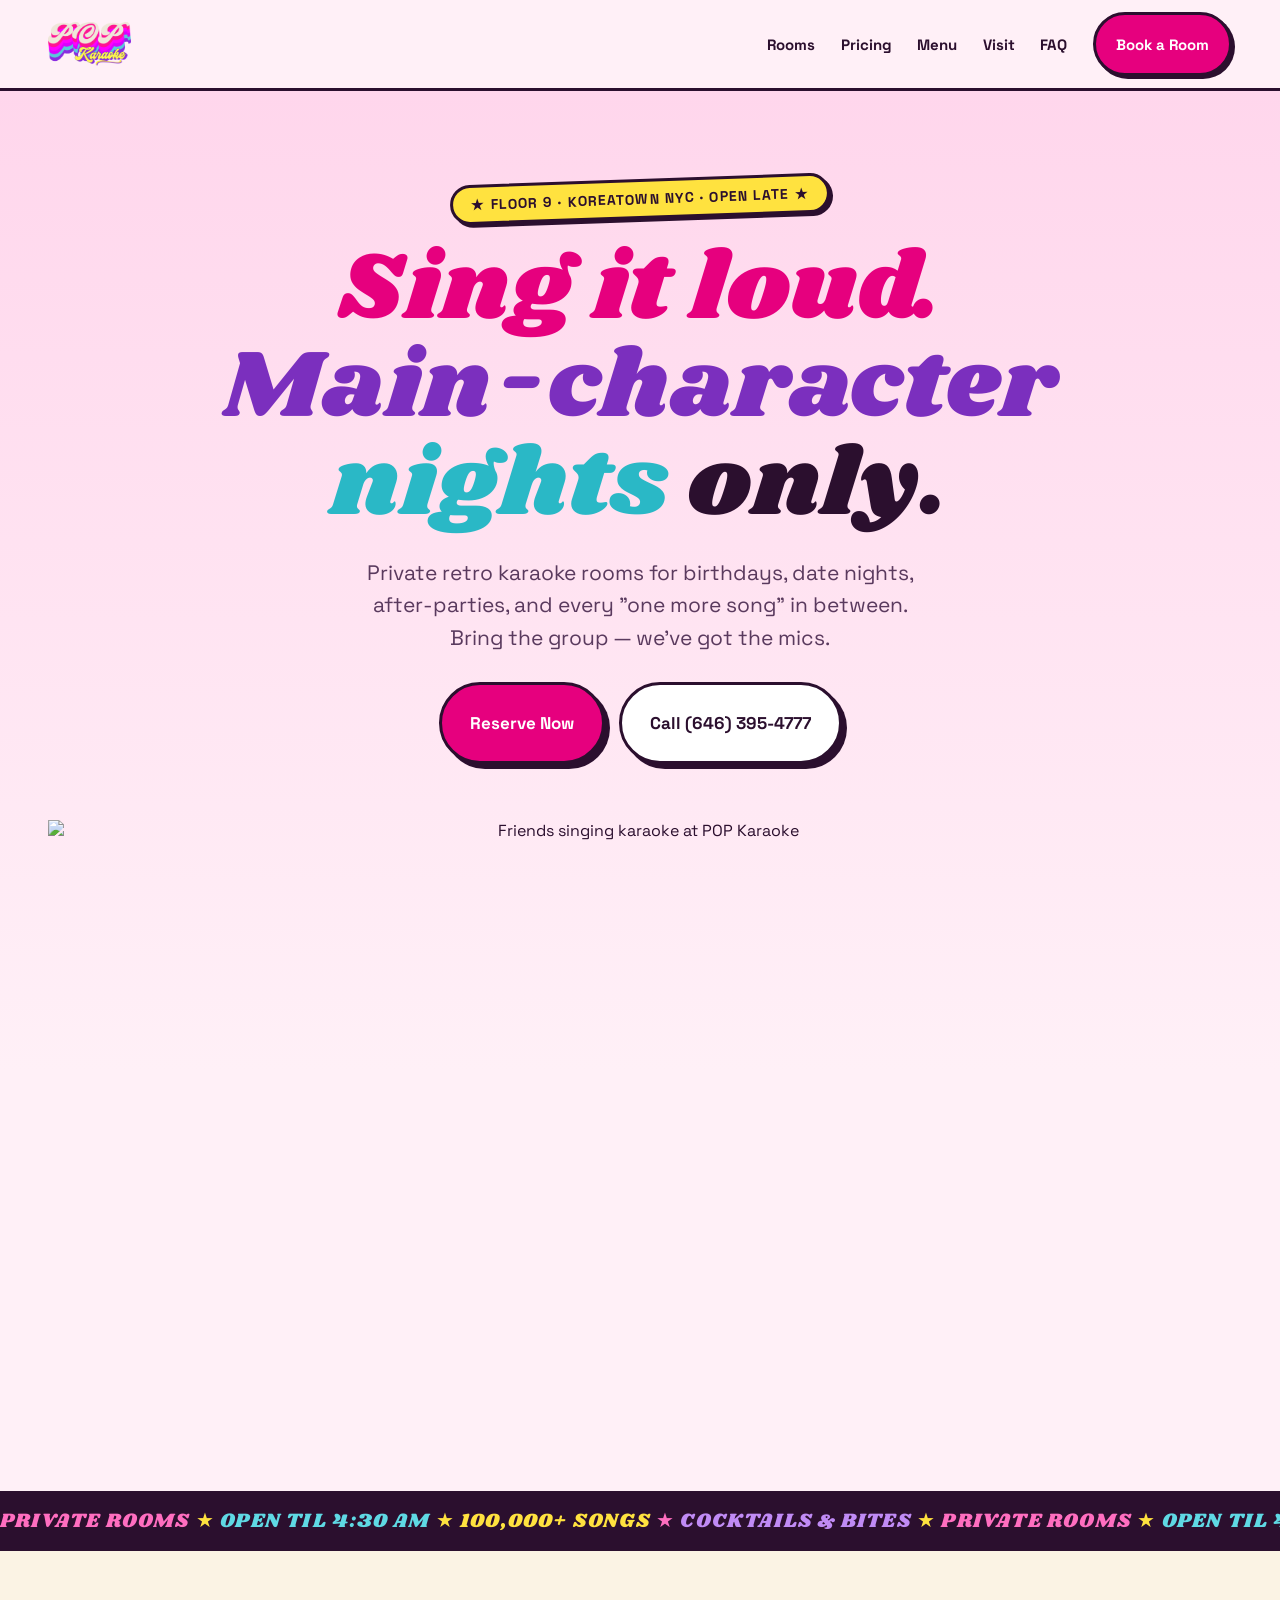
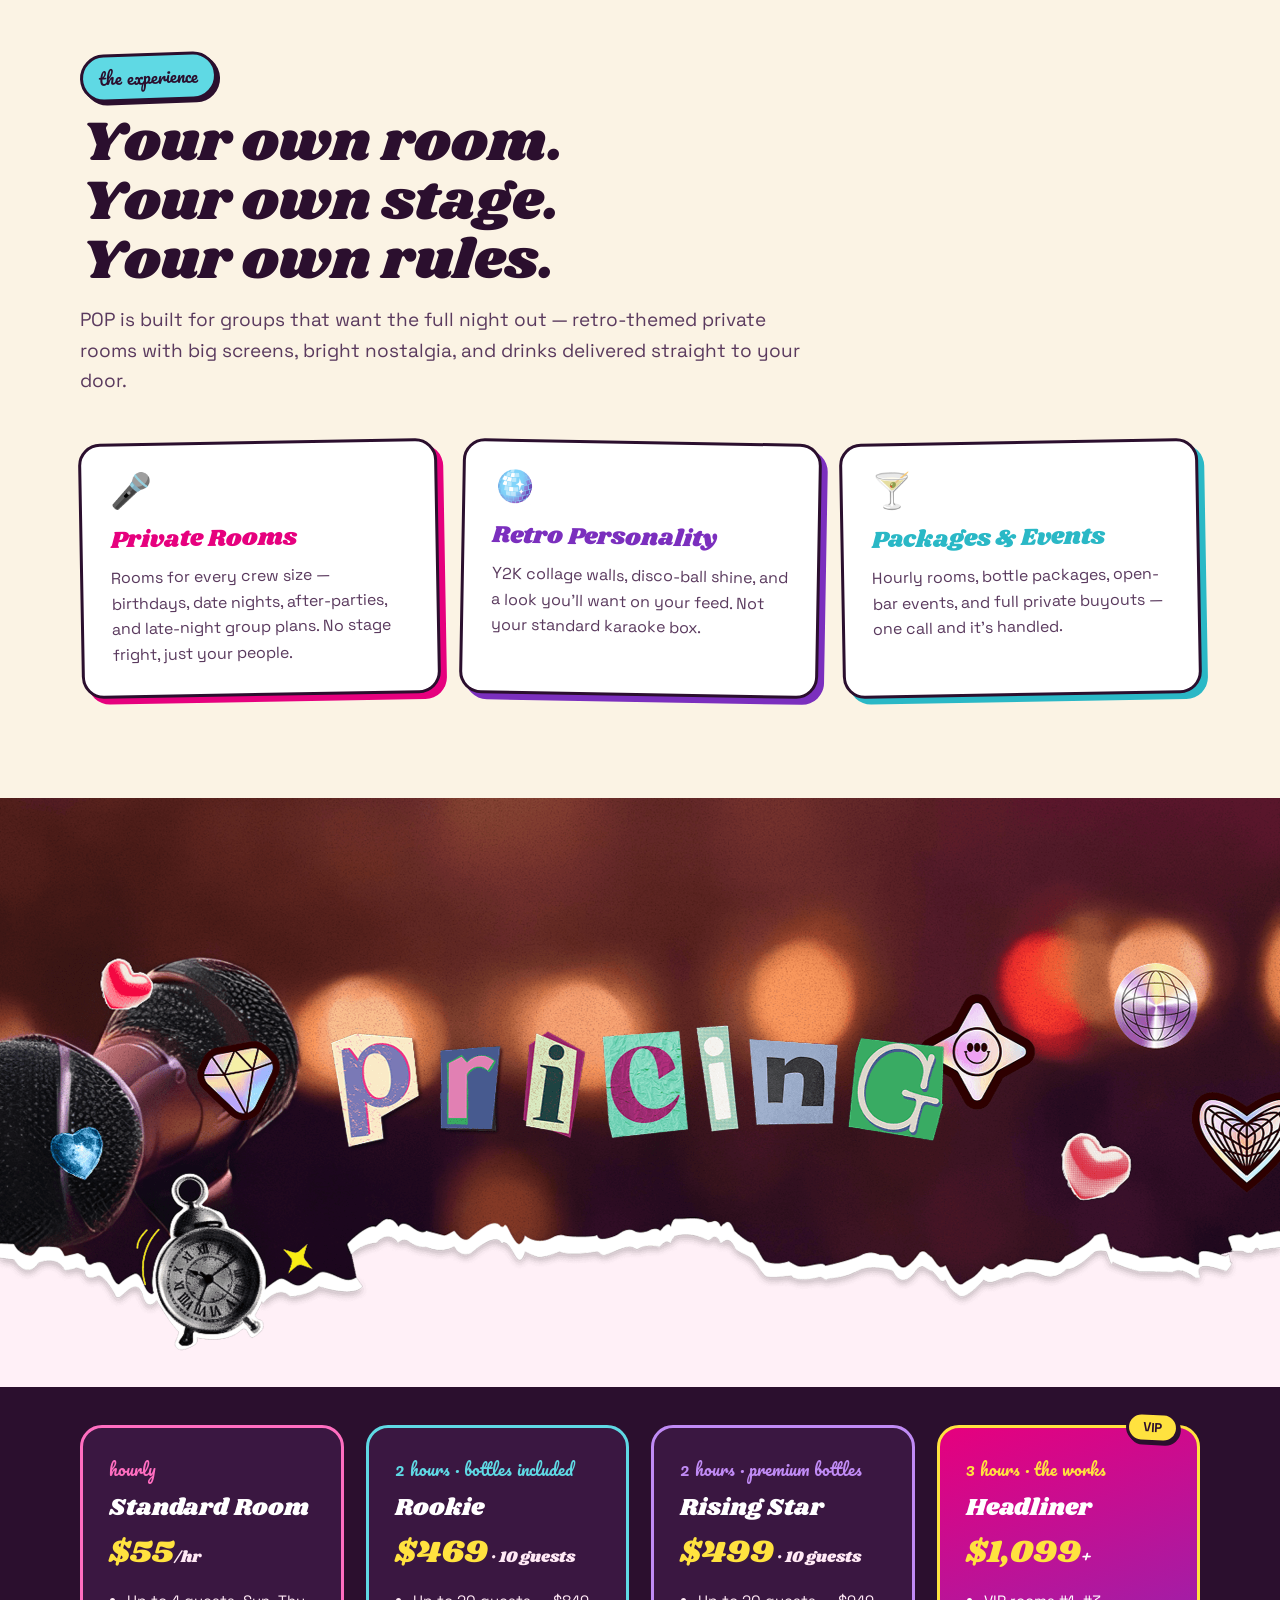
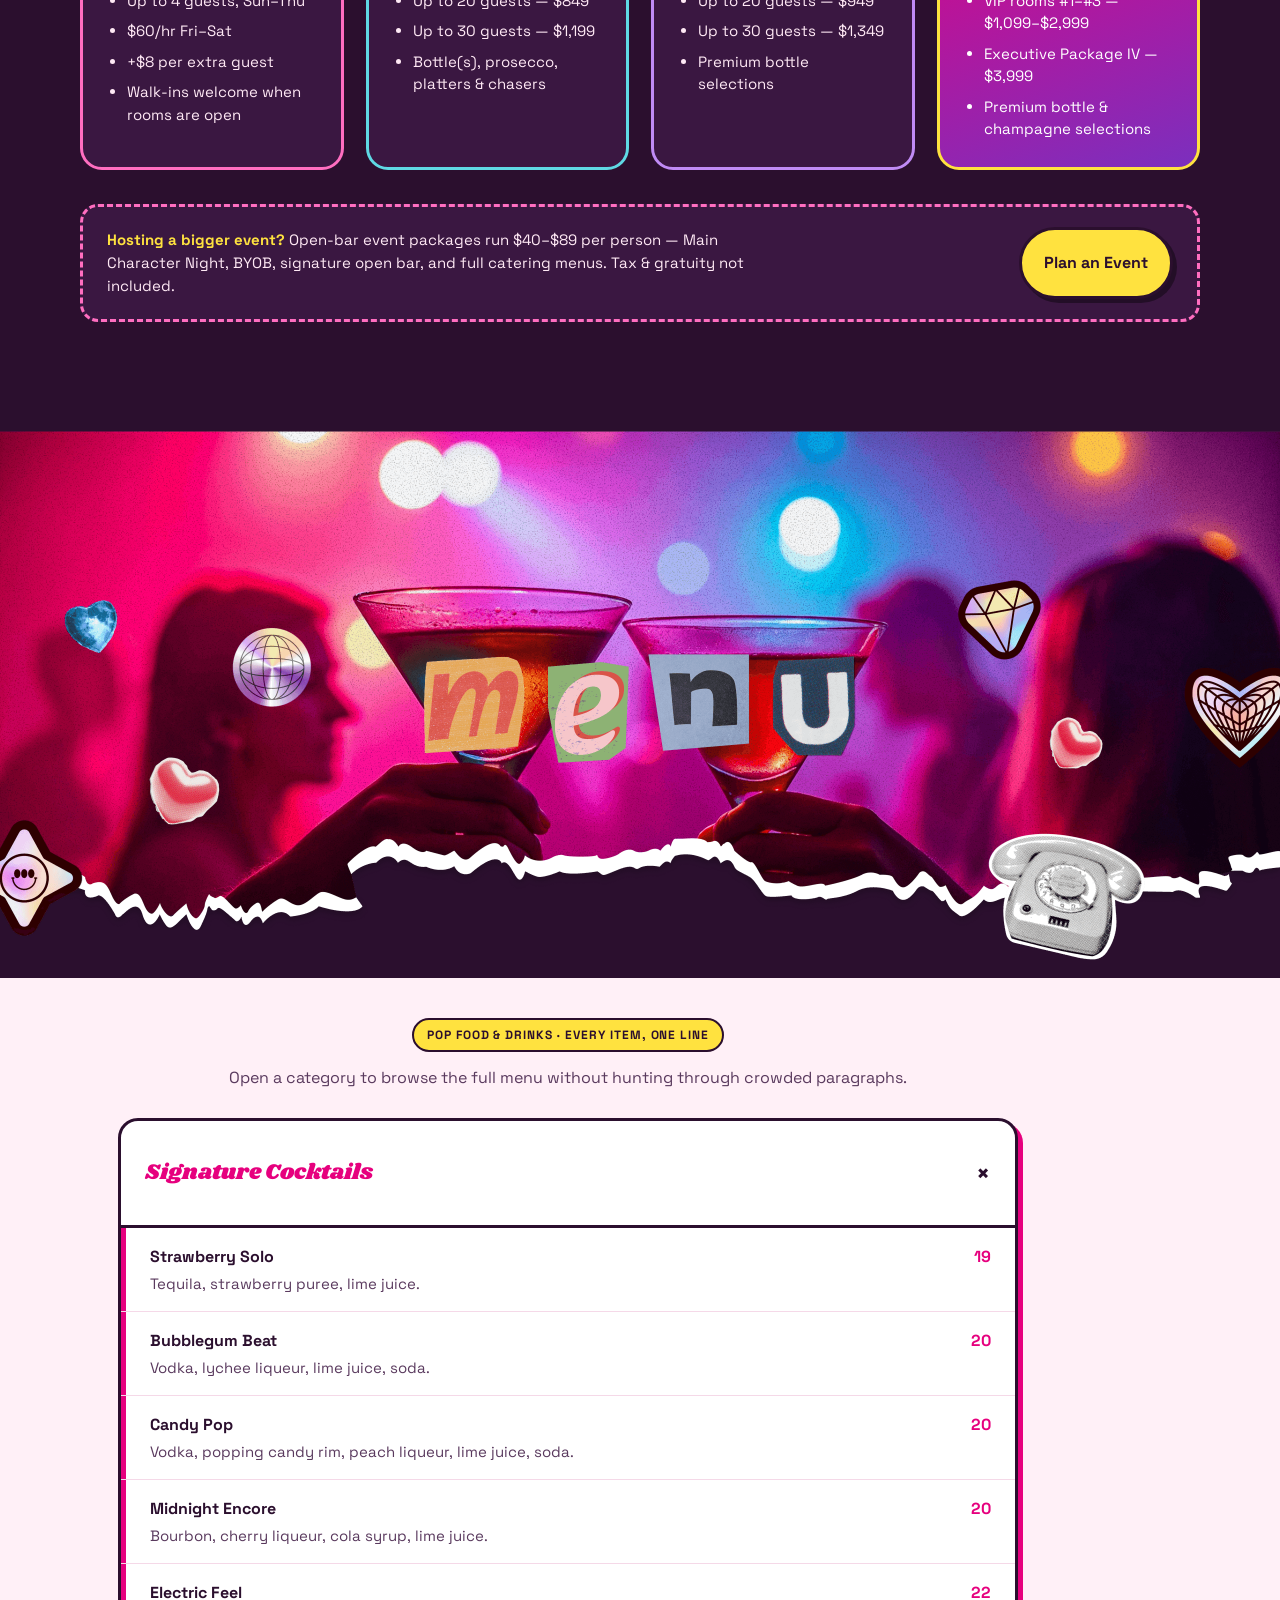
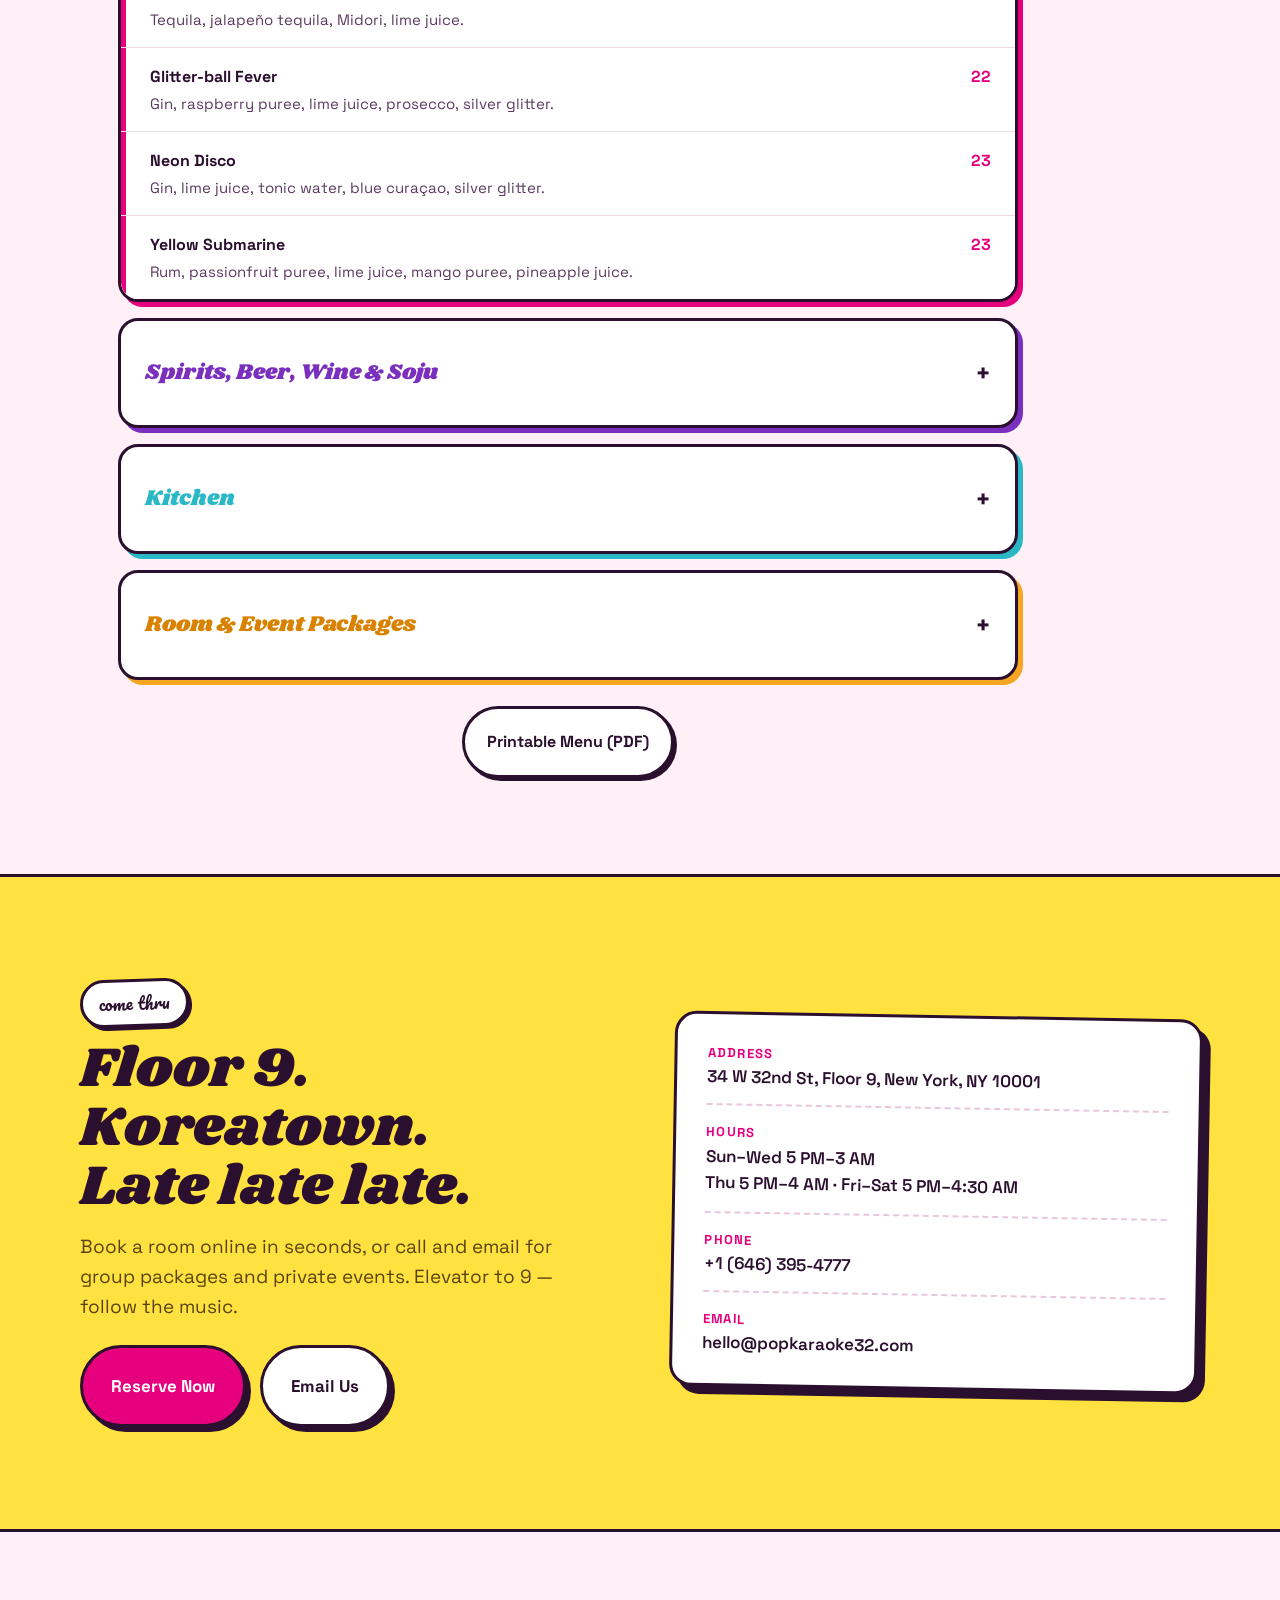
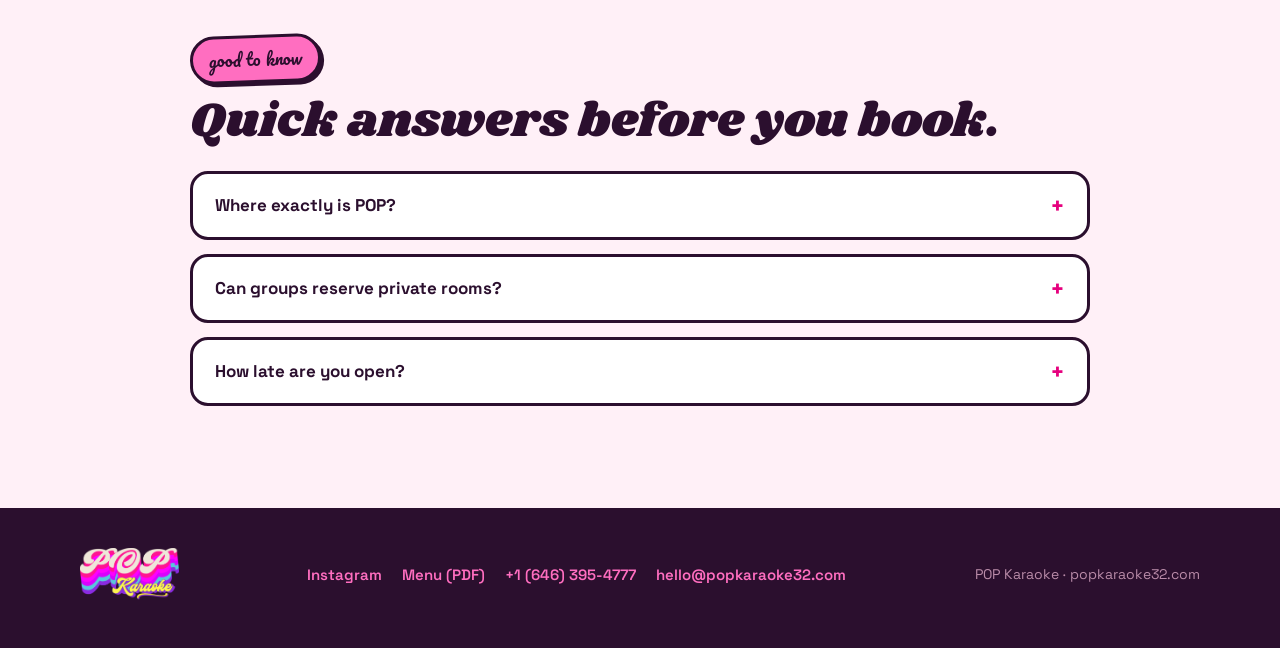
==== commit b46c4cf1: "Redesign POP inline menu into itemized rows" ====
--- a/index.html
+++ b/index.html
@@ -13,7 +13,6 @@
   <meta property="og:url" content="https://popkaraoke32.com/">
   <meta property="og:image" content="https://popkaraoke32.com/assets/header-desktop.png">
   <link rel="icon" href="assets/header-logo.png">
-  <link rel="preload" as="image" href="assets/header-desktop.png">
   <link rel="preconnect" href="https://fonts.googleapis.com">
   <link rel="preconnect" href="https://fonts.gstatic.com" crossorigin="anonymous">
   <link href="https://fonts.googleapis.com/css2?family=Shrikhand&amp;family=Pacifico&amp;family=Space+Grotesk:wght@400;500;600;700&amp;display=swap" rel="stylesheet">
@@ -48,6 +47,31 @@
     details > summary { list-style: none; }
     details > summary::-webkit-details-marker { display: none; }
     details[open] .pop-plus { transform: rotate(45deg); }
+    :focus-visible { outline: 4px solid #FFE23F; outline-offset: 3px; }
+    #menu { position: relative; }
+    #menu > div { max-width: 1040px !important; }
+    #menu details { scroll-margin-top: 96px; transition: box-shadow 160ms ease, transform 160ms ease; }
+    #menu details:hover { transform: translate(-1px, -1px); box-shadow: 7px 7px 0 currentColor; }
+    #menu details > summary { min-height: 68px; }
+    #menu details > div { grid-template-columns: 1fr !important; gap: 1px !important; }
+    #menu details > div > p { display: grid; gap: 7px; padding: 18px 24px !important; }
+    #menu details:first-of-type > div > p { border-left: 5px solid #E6007E; }
+    .menu-subsection { display: grid; gap: 0; padding: 0 !important; }
+    .menu-subsection > strong { display: block; padding: 18px 24px 12px; border-left: 5px solid currentColor; font-size: 16px; letter-spacing: .02em; }
+    .menu-line-list { list-style: none; margin: 0; padding: 0 24px 18px; display: grid; }
+    .menu-line-list li { display: flex; justify-content: space-between; gap: 16px; padding: 11px 0; border-top: 1px solid #E8C7DA; color: #5A3A5E; font-size: 15px; line-height: 1.45; }
+    .menu-line-list li::before { content: "✦"; flex: 0 0 auto; color: #E6007E; font-size: 11px; padding-top: 4px; }
+    .menu-line-list li span { flex: 1; }
+    .menu-kicker { display: inline-flex; align-items: center; gap: 8px; margin: 0 0 14px; padding: 7px 13px; border: 2px solid #2B0F2E; border-radius: 999px; background: #FFE23F; font-size: 12px; font-weight: 700; letter-spacing: .08em; text-transform: uppercase; }
+    @media (max-width: 720px) {
+      header { align-items: flex-start !important; padding: 10px 14px !important; }
+      header nav { justify-content: flex-end; gap: 8px 13px !important; font-size: 13px !important; }
+      header nav .btn { min-height: 36px !important; padding: 6px 12px !important; }
+      #menu details > summary { padding: 15px 17px !important; font-size: 20px !important; }
+      #menu details > div > p, .menu-subsection > strong { padding-left: 17px !important; padding-right: 17px !important; }
+      .menu-line-list { padding-left: 17px; padding-right: 17px; }
+      .menu-line-list li { gap: 10px; padding: 10px 0; }
+    }
   </style>
 </head>
 <body>
@@ -189,6 +213,10 @@
     <img src="assets/gallery-3.png" width="2560" height="1120" alt="Menu" style="display: block; width: 100%; height: auto; background: #2B0F2E;">
     <div style="padding: clamp(16px, 3vw, 32px) clamp(20px, 4vw, 48px) clamp(56px, 8vw, 96px);">
       <div style="max-width: 900px; margin: 0 auto; display: grid; gap: 16px;">
+        <div style="text-align: center; padding: 8px 0 12px;">
+          <span class="menu-kicker">POP food &amp; drinks · every item, one line</span>
+          <p style="margin: 0; color: #5A3A5E; line-height: 1.5;">Open a category to browse the full menu without hunting through crowded paragraphs.</p>
+        </div>
         <details open style="background: #FFFFFF; border: 3px solid #2B0F2E; border-radius: 20px; box-shadow: 5px 5px 0 #E6007E; overflow: hidden;">
           <summary style="display: flex; align-items: center; justify-content: space-between; gap: 12px; padding: 18px 24px; cursor: pointer; font-family: Shrikhand, cursive; font-size: 22px; color: #E6007E;">Signature Cocktails <span class="pop-plus" style="font-family: 'Space Grotesk', sans-serif; font-weight: 700; font-size: 26px; color: #2B0F2E; transition: transform 150ms ease;">+</span></summary>
           <div style="display: grid; grid-template-columns: repeat(auto-fit, minmax(min(100%, 320px), 1fr)); gap: 2px; background: #F5D9E8; border-top: 3px solid #2B0F2E;">
@@ -296,6 +324,34 @@
 
 </main>
 
+<script>
+  // Turn the compact source menu strings into individual, accessible menu rows.
+  // Source copy stays in the document so current item names and prices are preserved.
+  document.querySelectorAll('#menu details:not(:first-of-type) > div > p').forEach((group) => {
+    const heading = group.querySelector('strong');
+    const items = group.querySelector('span');
+    if (!heading || !items) return;
+
+    const title = heading.textContent.trim();
+    const lines = items.textContent.split(' · ').map((line) => line.trim()).filter(Boolean);
+    const wrapper = document.createElement('div');
+    wrapper.className = 'menu-subsection';
+    const label = document.createElement('strong');
+    label.textContent = title;
+    const list = document.createElement('ul');
+    list.className = 'menu-line-list';
+    lines.forEach((line) => {
+      const row = document.createElement('li');
+      const text = document.createElement('span');
+      text.textContent = line;
+      row.appendChild(text);
+      list.appendChild(row);
+    });
+    wrapper.append(label, list);
+    group.replaceWith(wrapper);
+  });
+</script>
+
 <!-- ============ FOOTER ============ -->
 <footer style="background: #2B0F2E; color: #E8C7DA; padding: 40px clamp(20px, 4vw, 48px) 48px;">
   <div style="max-width: 1120px; margin: 0 auto; display: flex; flex-wrap: wrap; align-items: center; justify-content: space-between; gap: 24px;">
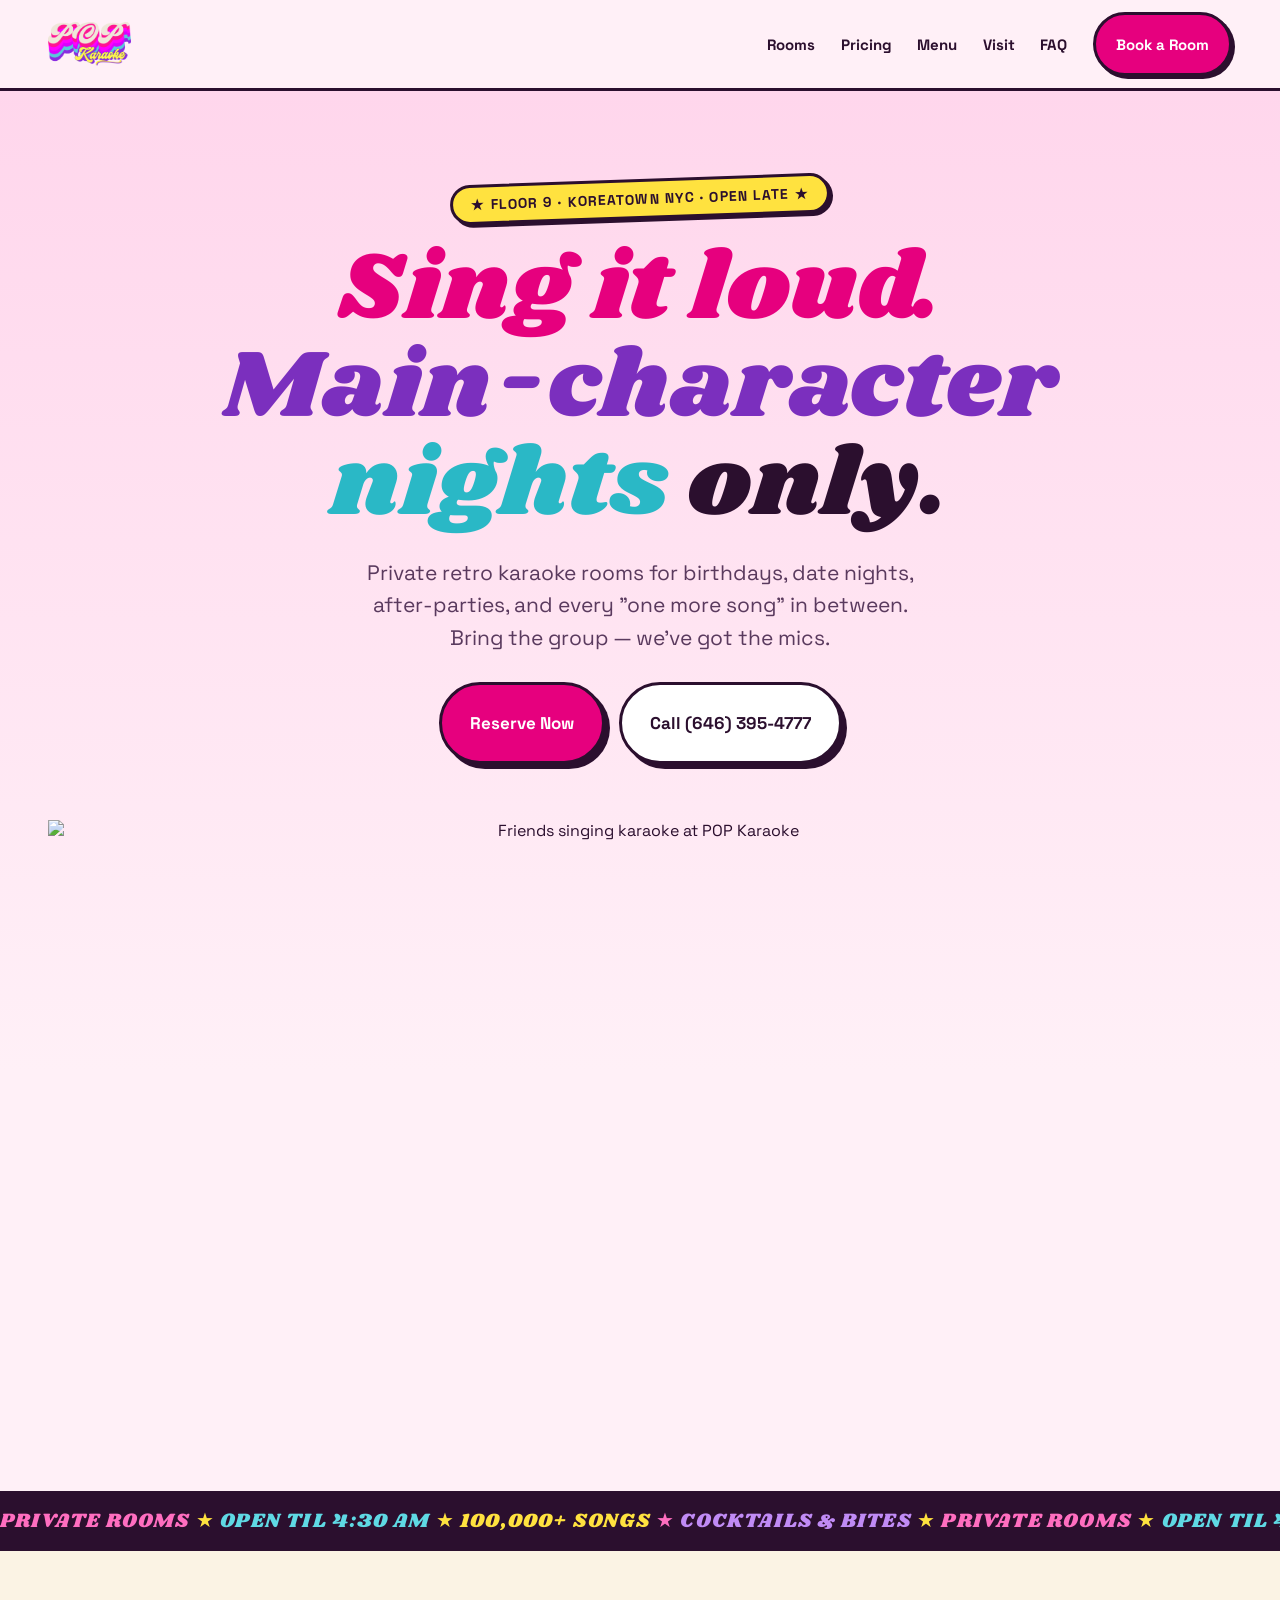
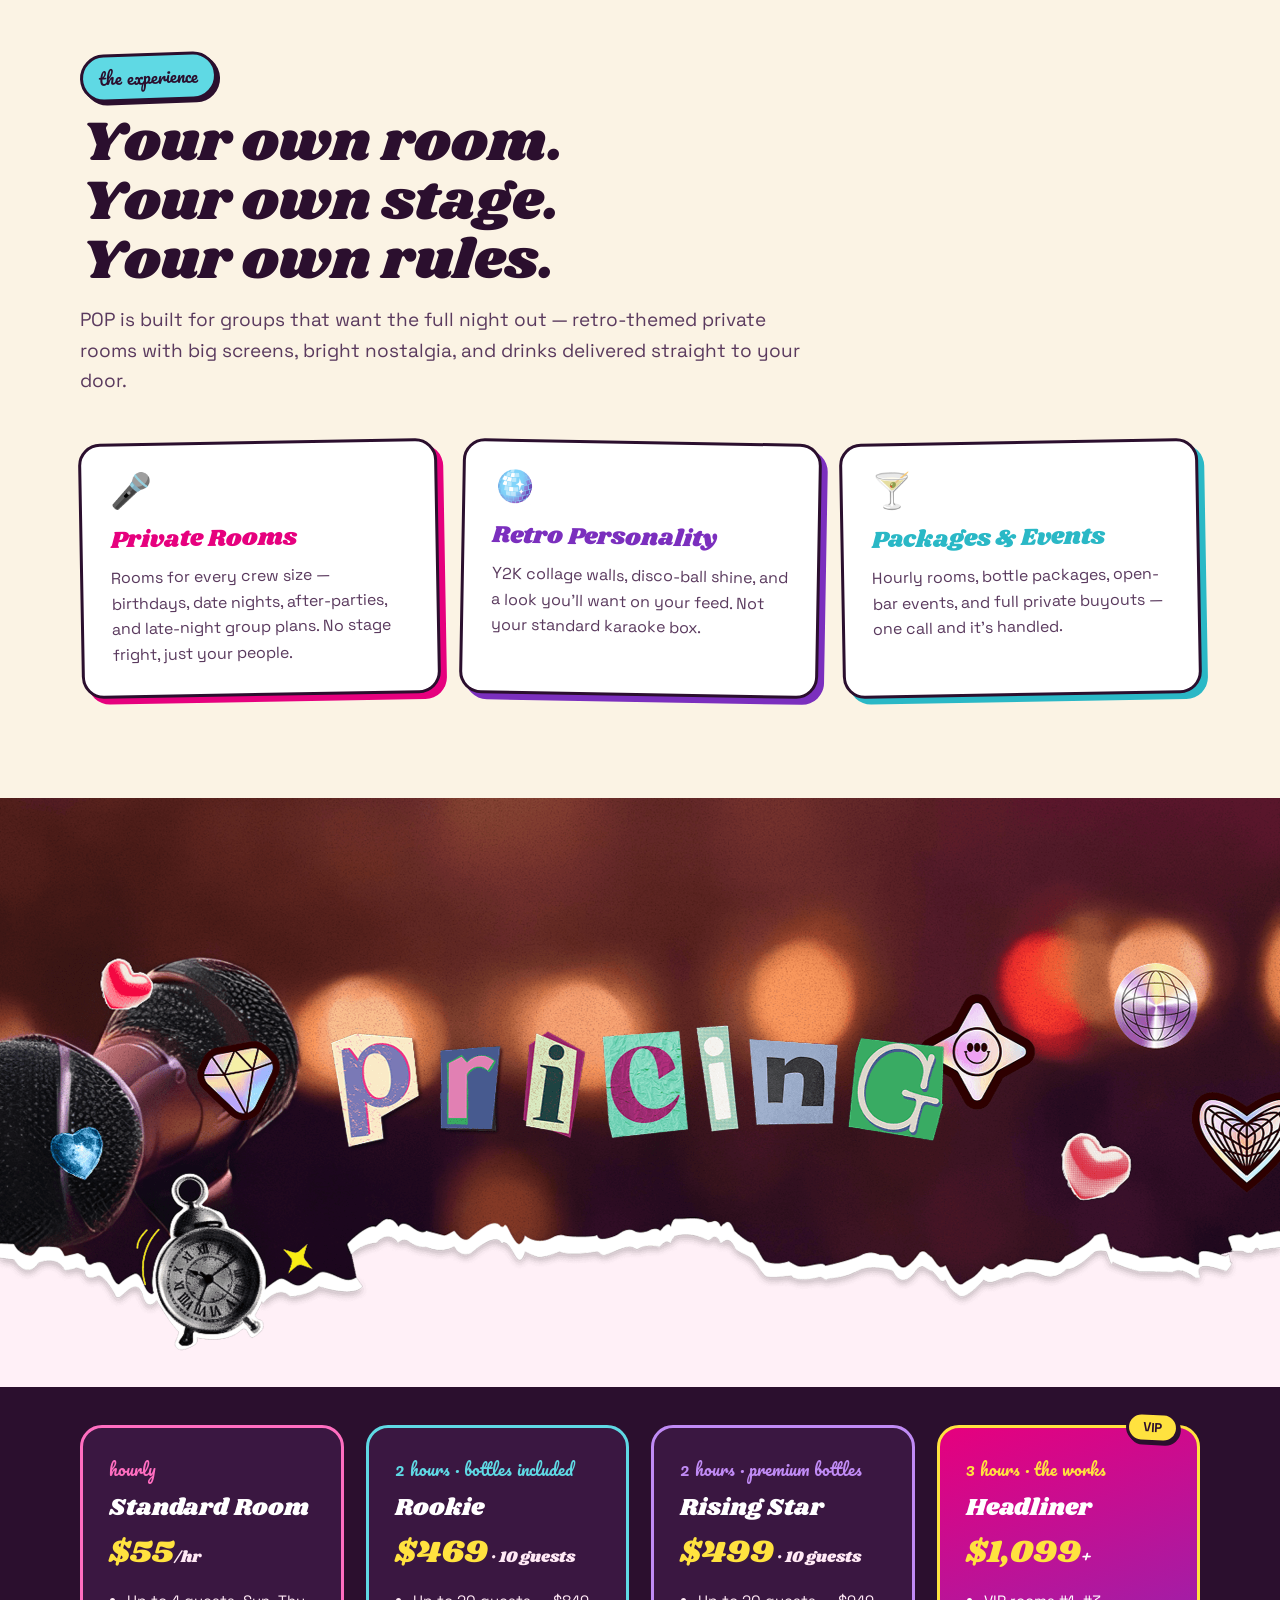
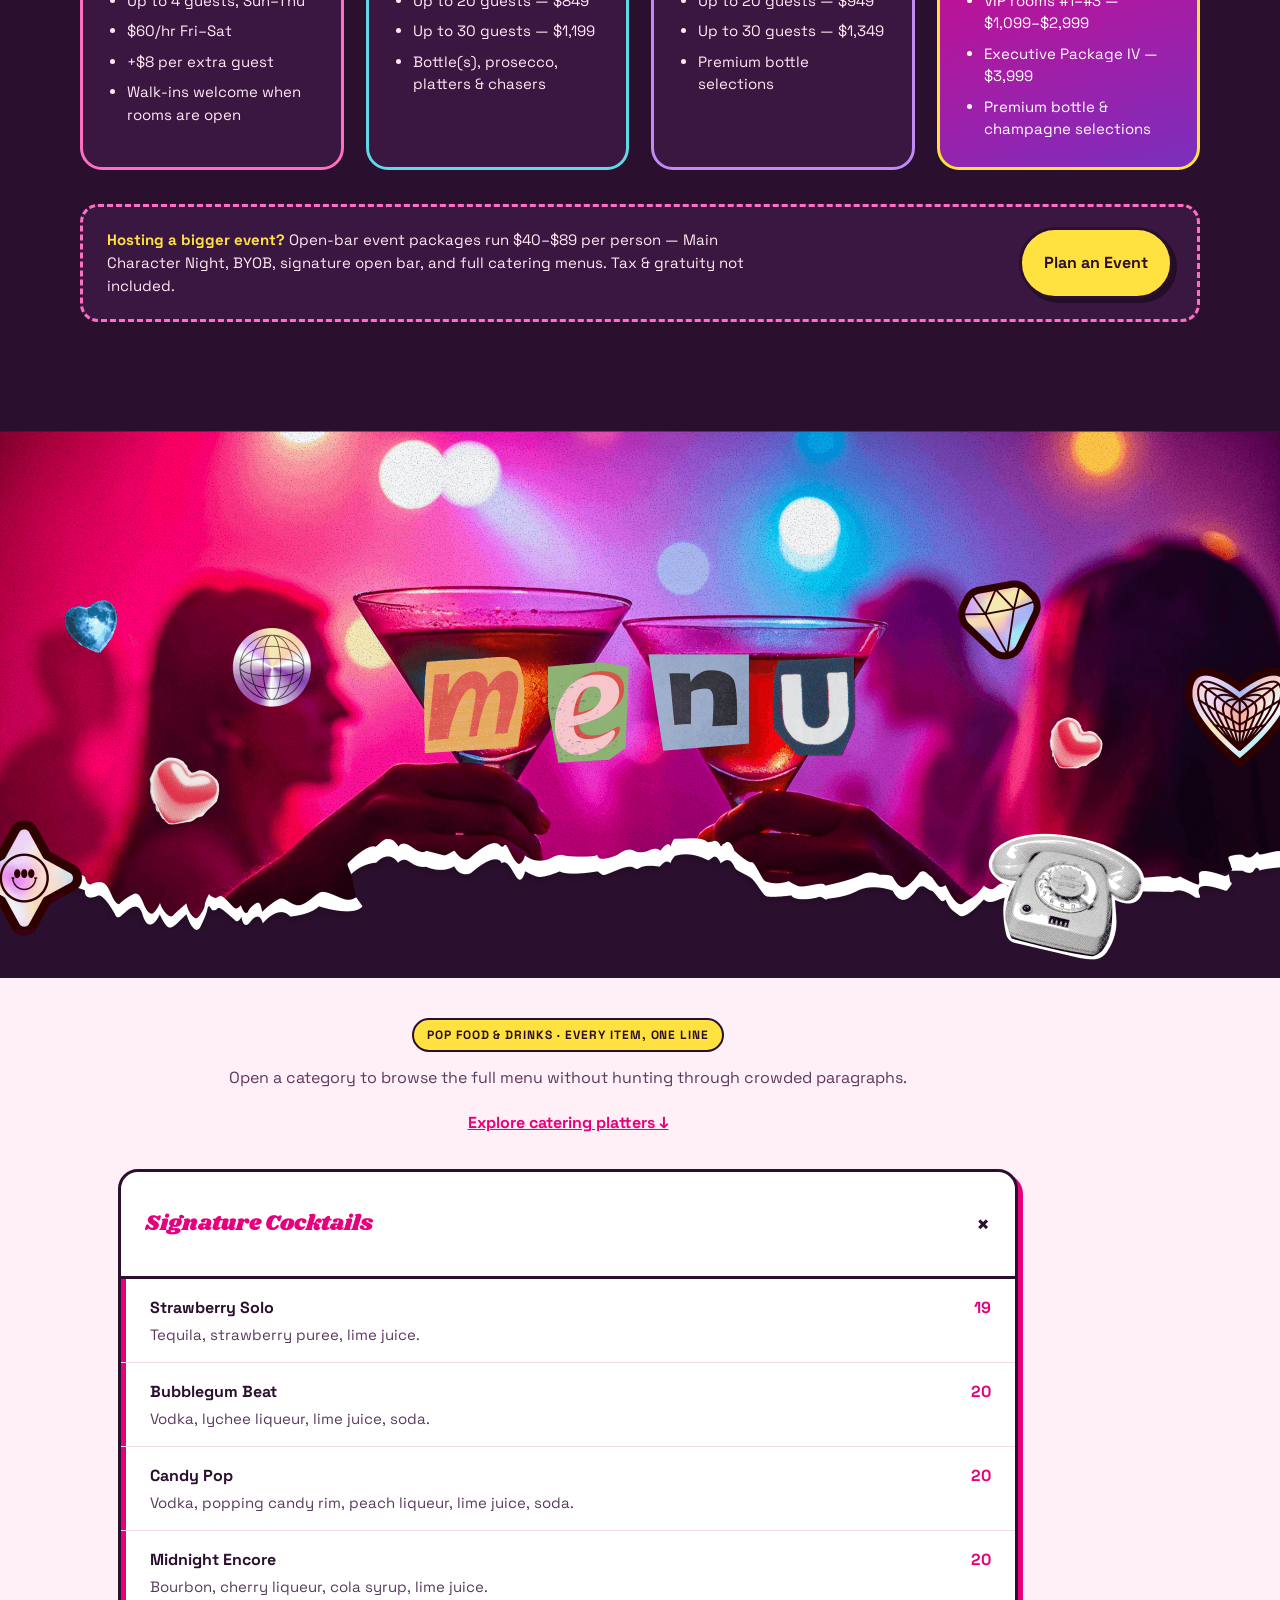
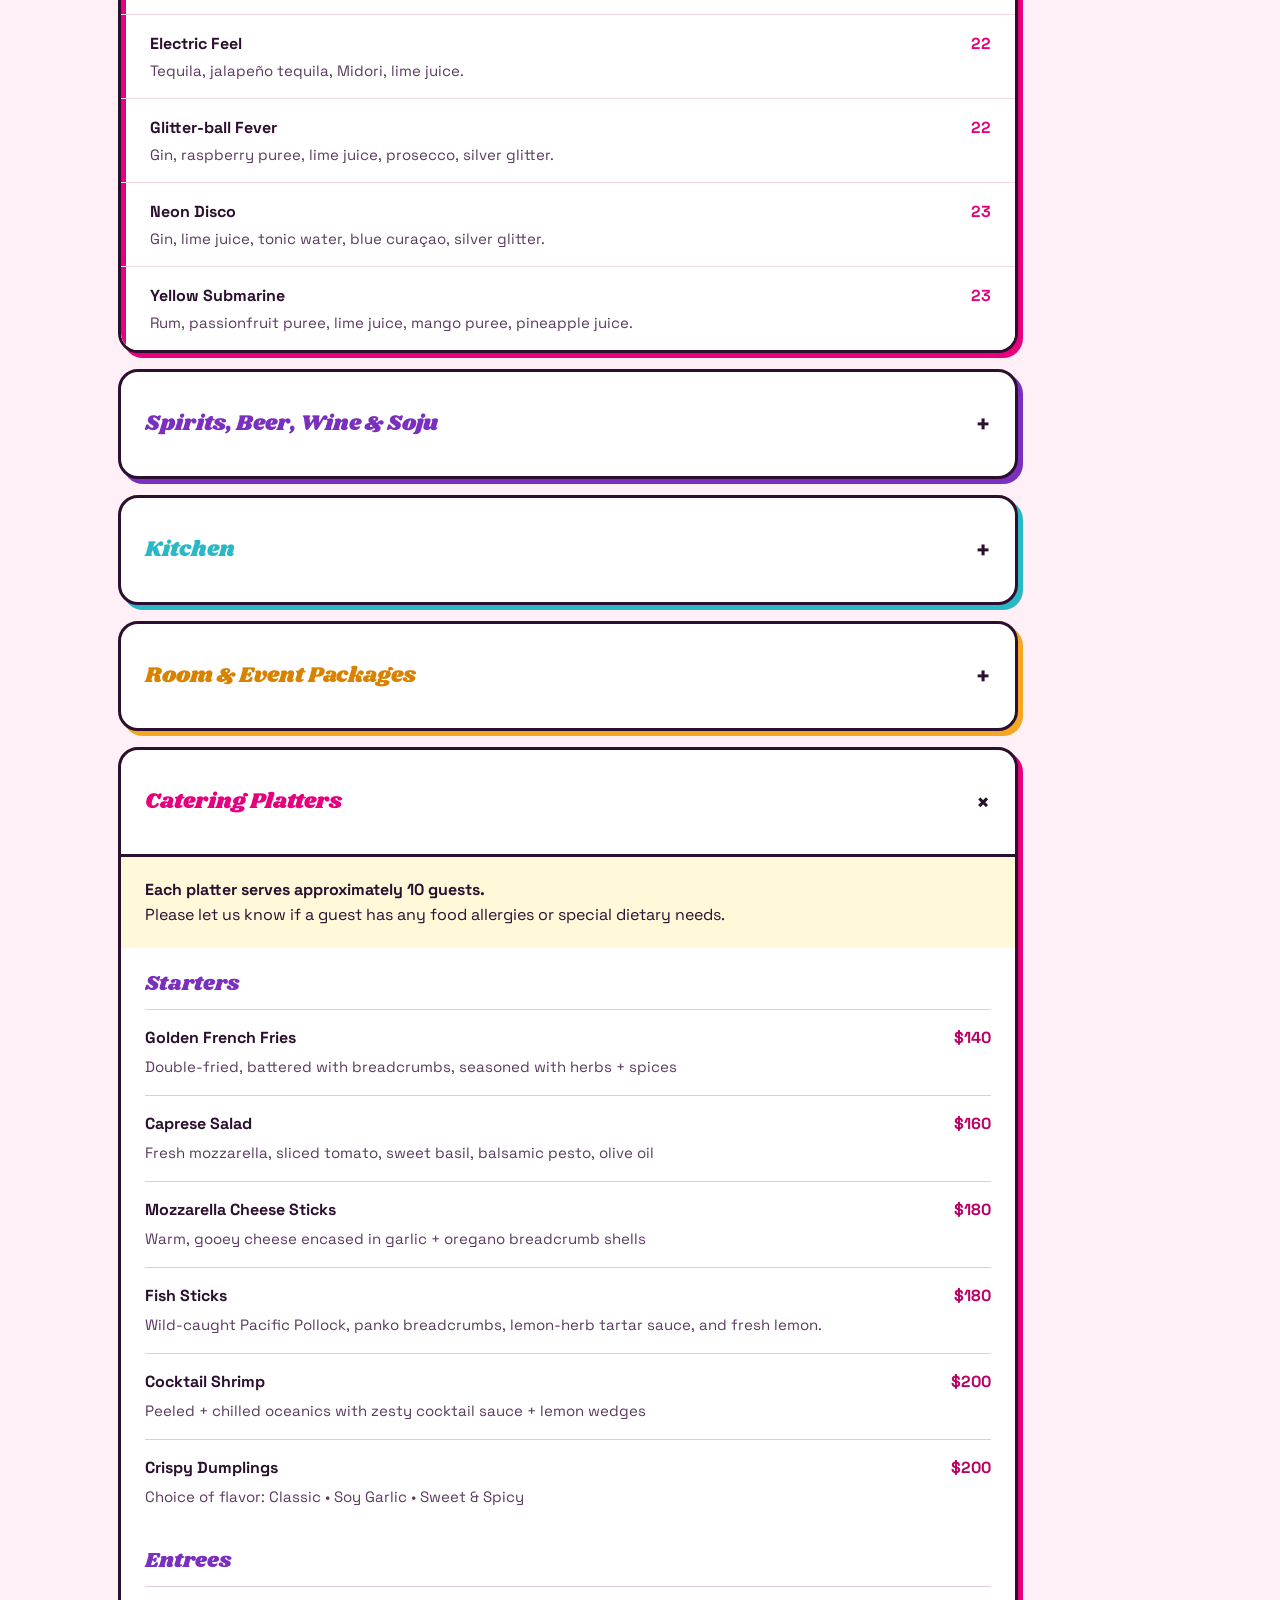
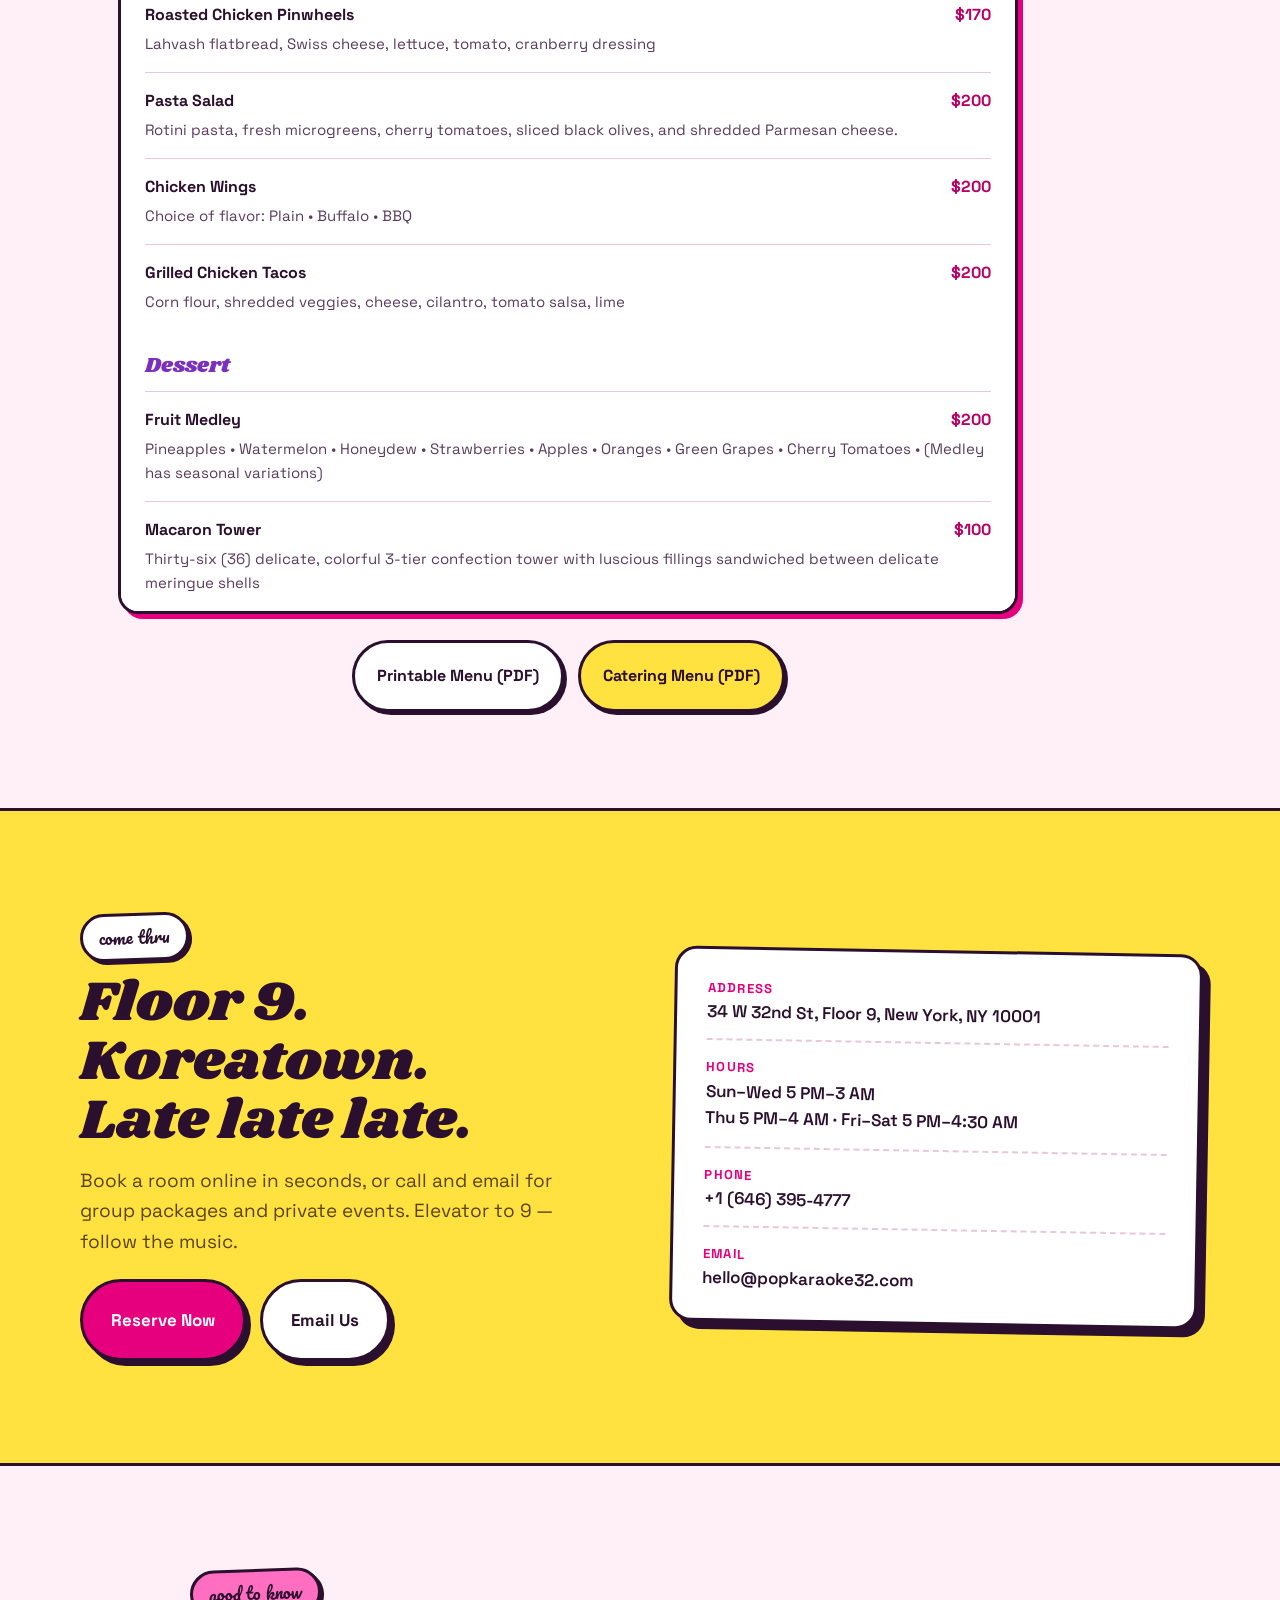
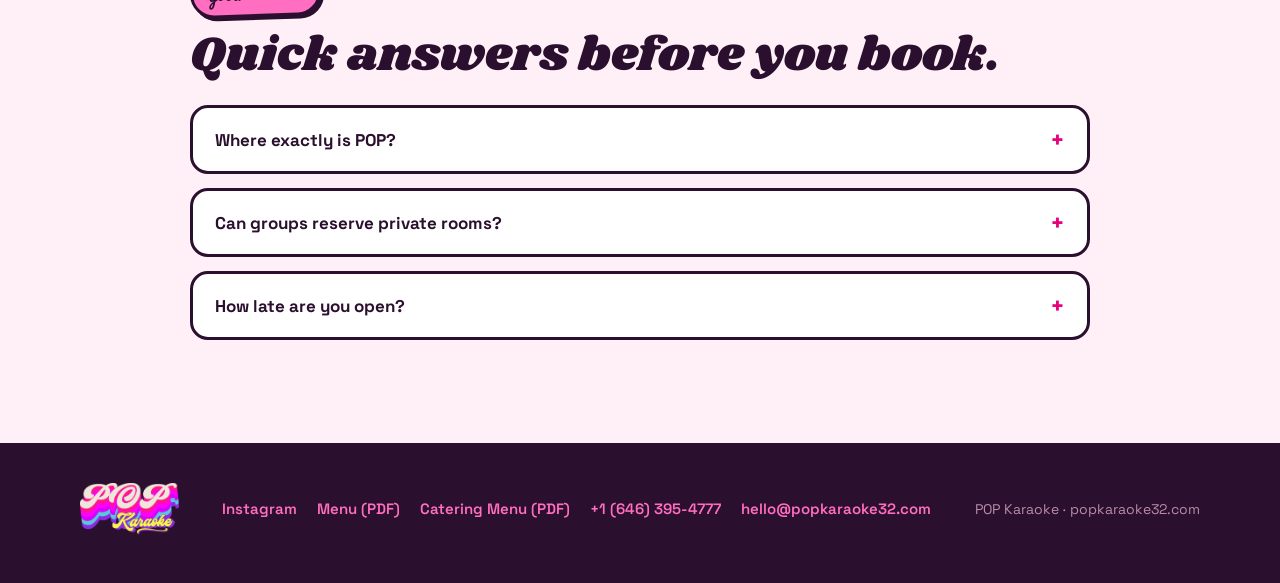
==== commit b31e8b84: "Add POP catering platters inline menu and PDF" ====
--- a/index.html
+++ b/index.html
@@ -72,6 +72,21 @@
       .menu-line-list { padding-left: 17px; padding-right: 17px; }
       .menu-line-list li { gap: 10px; padding: 10px 0; }
     }
+    .catering-note { margin: 0; padding: 20px 24px; background: #FFF8D9; color: #2B0F2E; line-height: 1.6; }
+    .catering-note strong { display: block; }
+    .catering-category { padding: 20px 24px 0; background: #FFFFFF; }
+    .catering-category h3 { margin: 0 0 10px; font-family: Shrikhand, cursive; font-size: 21px; font-weight: 400; color: #7B2FBE; }
+    .catering-list { list-style: none; margin: 0; padding: 0; }
+    .catering-list li { padding: 16px 0; border-top: 1px solid #E8C7DA; }
+    .catering-item { display: flex; align-items: baseline; justify-content: space-between; gap: 16px; font-size: 16px; line-height: 1.5; }
+    .catering-price { flex-shrink: 0; color: #B80065; font-weight: 700; }
+    .catering-list p { margin: 5px 0 0; color: #5A3A5E; font-size: 15px; line-height: 1.6; }
+    .menu-downloads { display: flex; flex-wrap: wrap; justify-content: center; gap: 14px; margin: 10px 0 0; }
+    .menu-downloads .btn { min-height: 46px; padding: 10px 22px; text-align: center; justify-content: center; }
+    @media (max-width: 720px) {
+      .catering-note, .catering-category { padding-left: 17px; padding-right: 17px; }
+      .catering-item { gap: 12px; }
+    }
   </style>
 </head>
 <body>
@@ -216,6 +231,7 @@
         <div style="text-align: center; padding: 8px 0 12px;">
           <span class="menu-kicker">POP food &amp; drinks · every item, one line</span>
           <p style="margin: 0; color: #5A3A5E; line-height: 1.5;">Open a category to browse the full menu without hunting through crowded paragraphs.</p>
+          <a href="#catering" style="display: inline-block; margin-top: 14px; padding: 8px 0; font-weight: 700;">Explore catering platters ↓</a>
         </div>
         <details open style="background: #FFFFFF; border: 3px solid #2B0F2E; border-radius: 20px; box-shadow: 5px 5px 0 #E6007E; overflow: hidden;">
           <summary style="display: flex; align-items: center; justify-content: space-between; gap: 12px; padding: 18px 24px; cursor: pointer; font-family: Shrikhand, cursive; font-size: 22px; color: #E6007E;">Signature Cocktails <span class="pop-plus" style="font-family: 'Space Grotesk', sans-serif; font-weight: 700; font-size: 26px; color: #2B0F2E; transition: transform 150ms ease;">+</span></summary>
@@ -256,9 +272,43 @@
             <p style="margin: 0; padding: 16px 24px; background: #FFFFFF;"><strong style="color: #D98200;">Event Packages (per person)</strong><br><span style="color: #5A3A5E; font-size: 15px; line-height: 1.6;">Main Character Night 40 (minors only) · After Party Wine &amp; Beer 59 · Bring the Drama BYOB 65 · House Rules Open Bar 69 · It Girl Signature Bar 79 · Final Cut Reserve 89. Minimum 10 guests; extensions available.</span></p>
           </div>
         </details>
-        <p style="margin: 10px 0 0; text-align: center;">
-          <a class="btn btn-white shadow-sm" href="assets/menus/pop-menu-2026-07-24.pdf" target="_blank" rel="noopener" style="min-height: 46px; padding: 10px 22px;">Printable Menu (PDF)</a>
-        </p>
+        <details id="catering" open style="background: #FFFFFF; border: 3px solid #2B0F2E; border-radius: 20px; box-shadow: 5px 5px 0 #E6007E; overflow: hidden;">
+          <summary style="display: flex; align-items: center; justify-content: space-between; gap: 12px; padding: 18px 24px; cursor: pointer; font-family: Shrikhand, cursive; font-size: 22px; color: #E6007E;">Catering Platters <span class="pop-plus" aria-hidden="true" style="font-family: 'Space Grotesk', sans-serif; font-weight: 700; font-size: 26px; color: #2B0F2E; transition: transform 150ms ease;">+</span></summary>
+          <div style="border-top: 3px solid #2B0F2E;">
+            <div class="catering-note"><strong>Each platter serves approximately 10 guests.</strong>Please let us know if a guest has any food allergies or special dietary needs.</div>
+            <section class="catering-category" aria-labelledby="catering-starters">
+              <h3 id="catering-starters">Starters</h3>
+              <ul class="catering-list">
+                <li><div class="catering-item"><strong>Golden French Fries</strong><span class="catering-price">$140</span></div><p>Double-fried, battered with breadcrumbs, seasoned with herbs + spices</p></li>
+                <li><div class="catering-item"><strong>Caprese Salad</strong><span class="catering-price">$160</span></div><p>Fresh mozzarella, sliced tomato, sweet basil, balsamic pesto, olive oil</p></li>
+                <li><div class="catering-item"><strong>Mozzarella Cheese Sticks</strong><span class="catering-price">$180</span></div><p>Warm, gooey cheese encased in garlic + oregano breadcrumb shells</p></li>
+                <li><div class="catering-item"><strong>Fish Sticks</strong><span class="catering-price">$180</span></div><p>Wild-caught Pacific Pollock, panko breadcrumbs, lemon-herb tartar sauce, and fresh lemon.</p></li>
+                <li><div class="catering-item"><strong>Cocktail Shrimp</strong><span class="catering-price">$200</span></div><p>Peeled + chilled oceanics with zesty cocktail sauce + lemon wedges</p></li>
+                <li><div class="catering-item"><strong>Crispy Dumplings</strong><span class="catering-price">$200</span></div><p>Choice of flavor: Classic • Soy Garlic • Sweet &amp; Spicy</p></li>
+              </ul>
+            </section>
+            <section class="catering-category" aria-labelledby="catering-entrees">
+              <h3 id="catering-entrees">Entrees</h3>
+              <ul class="catering-list">
+                <li><div class="catering-item"><strong>Roasted Chicken Pinwheels</strong><span class="catering-price">$170</span></div><p>Lahvash flatbread, Swiss cheese, lettuce, tomato, cranberry dressing</p></li>
+                <li><div class="catering-item"><strong>Pasta Salad</strong><span class="catering-price">$200</span></div><p>Rotini pasta, fresh microgreens, cherry tomatoes, sliced black olives, and shredded Parmesan cheese.</p></li>
+                <li><div class="catering-item"><strong>Chicken Wings</strong><span class="catering-price">$200</span></div><p>Choice of flavor: Plain • Buffalo • BBQ</p></li>
+                <li><div class="catering-item"><strong>Grilled Chicken Tacos</strong><span class="catering-price">$200</span></div><p>Corn flour, shredded veggies, cheese, cilantro, tomato salsa, lime</p></li>
+              </ul>
+            </section>
+            <section class="catering-category" aria-labelledby="catering-dessert">
+              <h3 id="catering-dessert">Dessert</h3>
+              <ul class="catering-list">
+                <li><div class="catering-item"><strong>Fruit Medley</strong><span class="catering-price">$200</span></div><p>Pineapples • Watermelon • Honeydew • Strawberries • Apples • Oranges • Green Grapes • Cherry Tomatoes • (Medley has seasonal variations)</p></li>
+                <li><div class="catering-item"><strong>Macaron Tower</strong><span class="catering-price">$100</span></div><p>Thirty-six (36) delicate, colorful 3-tier confection tower with luscious fillings sandwiched between delicate meringue shells</p></li>
+              </ul>
+            </section>
+          </div>
+        </details>
+        <div class="menu-downloads">
+          <a class="btn btn-white shadow-sm" href="assets/menus/pop-menu-2026-07-24.pdf" target="_blank" rel="noopener">Printable Menu (PDF)</a>
+          <a class="btn btn-yellow shadow-sm" href="assets/menus/pop-catering-menu-2026-09-15.pdf" target="_blank" rel="noopener">Catering Menu (PDF)</a>
+        </div>
       </div>
     </div>
   </section>
@@ -359,6 +409,7 @@
     <div style="display: flex; flex-wrap: wrap; gap: 20px; font-weight: 600; font-size: 15px;">
       <a class="footer-link" href="https://www.instagram.com/popkaraokenyc/" target="_blank" rel="noopener">Instagram</a>
       <a class="footer-link" href="assets/menus/pop-menu-2026-07-24.pdf" target="_blank" rel="noopener">Menu (PDF)</a>
+      <a class="footer-link" href="assets/menus/pop-catering-menu-2026-09-15.pdf" target="_blank" rel="noopener">Catering Menu (PDF)</a>
       <a class="footer-link" href="tel:+16463954777">+1 (646) 395-4777</a>
       <a class="footer-link" href="mailto:hello@popkaraoke32.com">hello@popkaraoke32.com</a>
     </div>
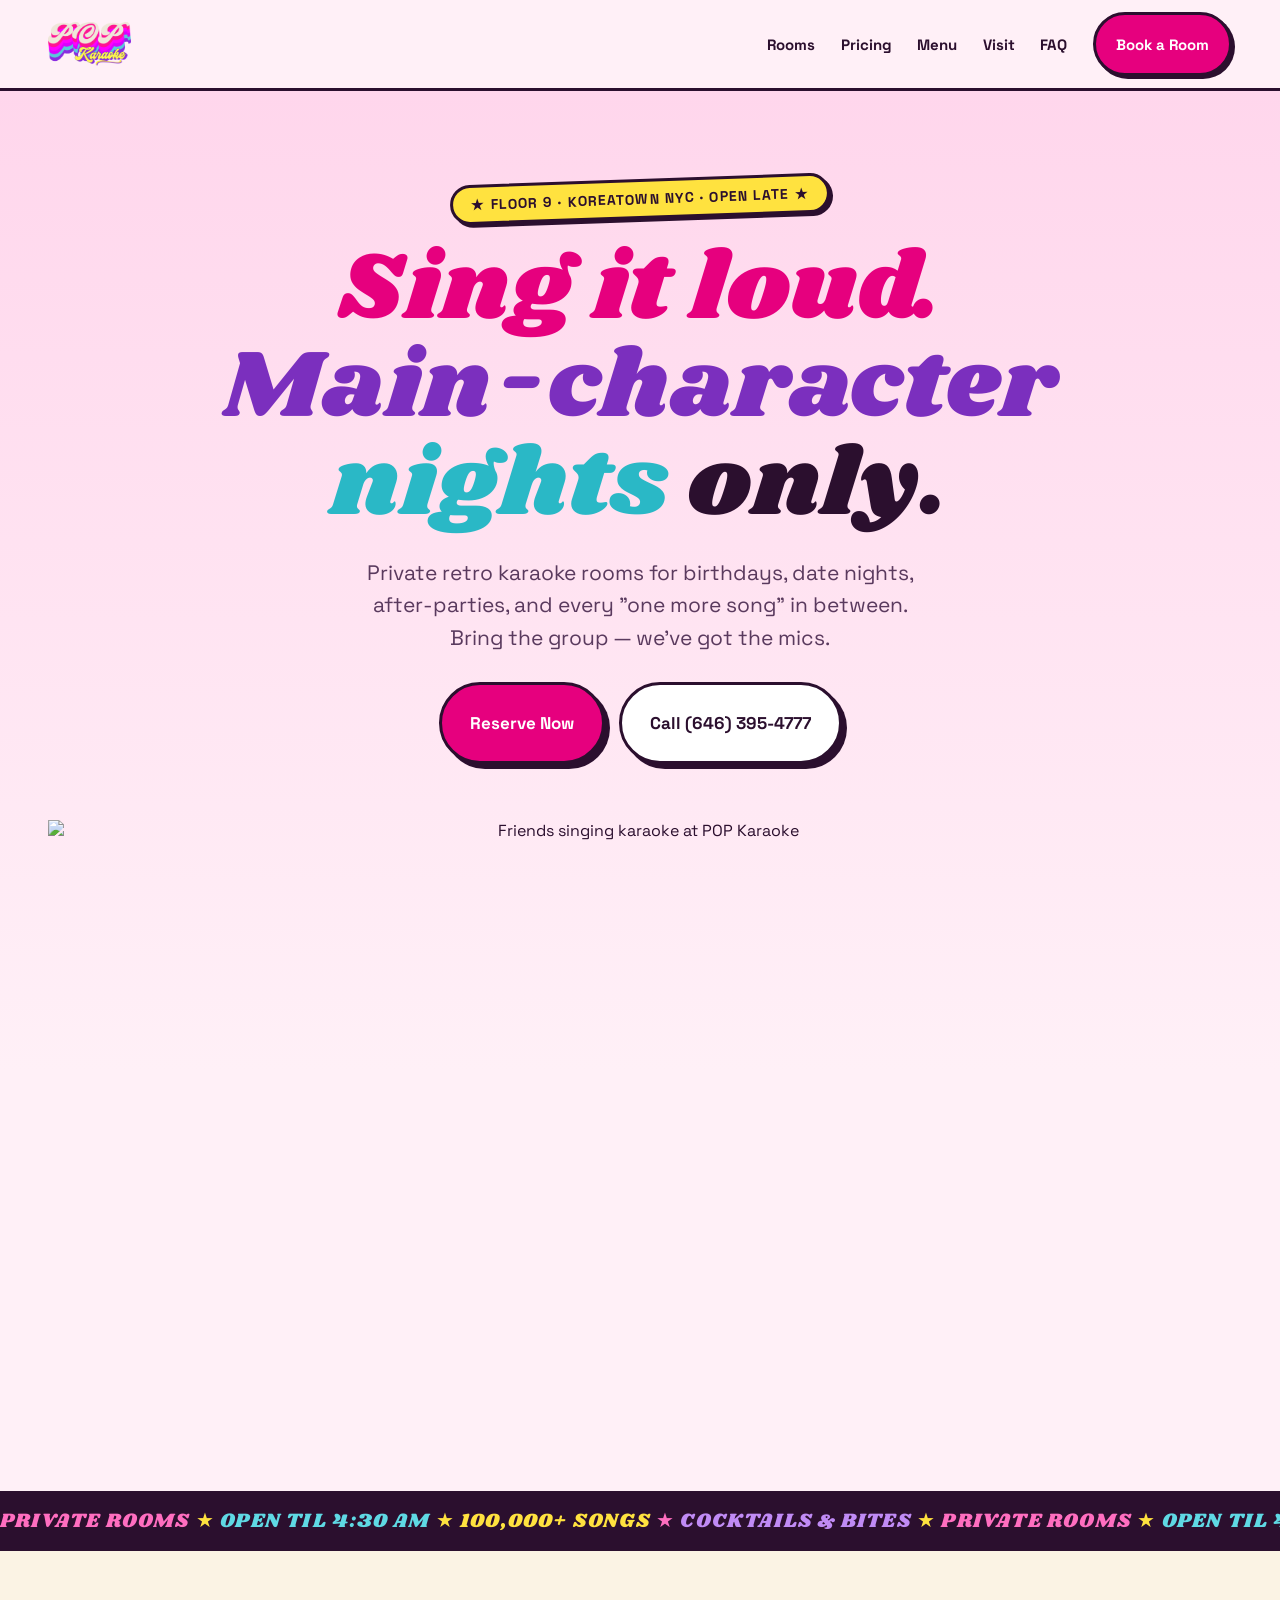
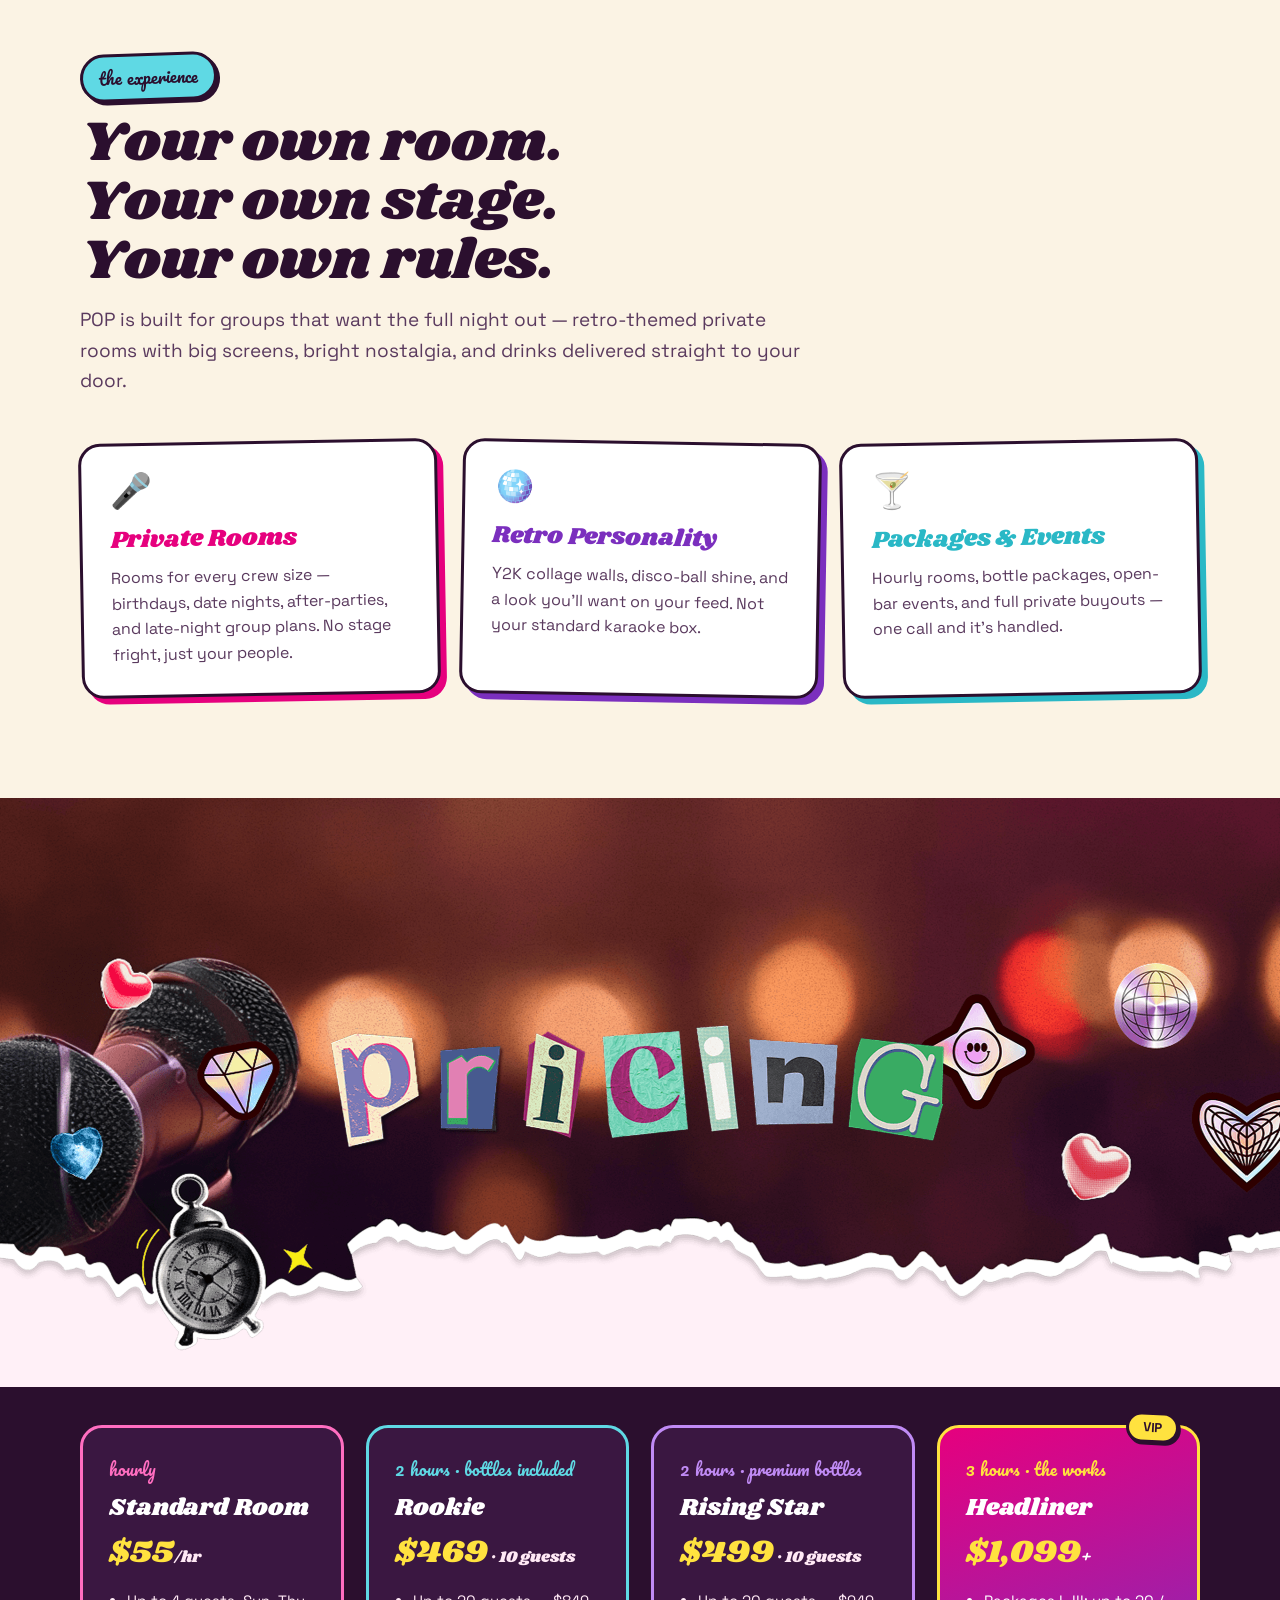
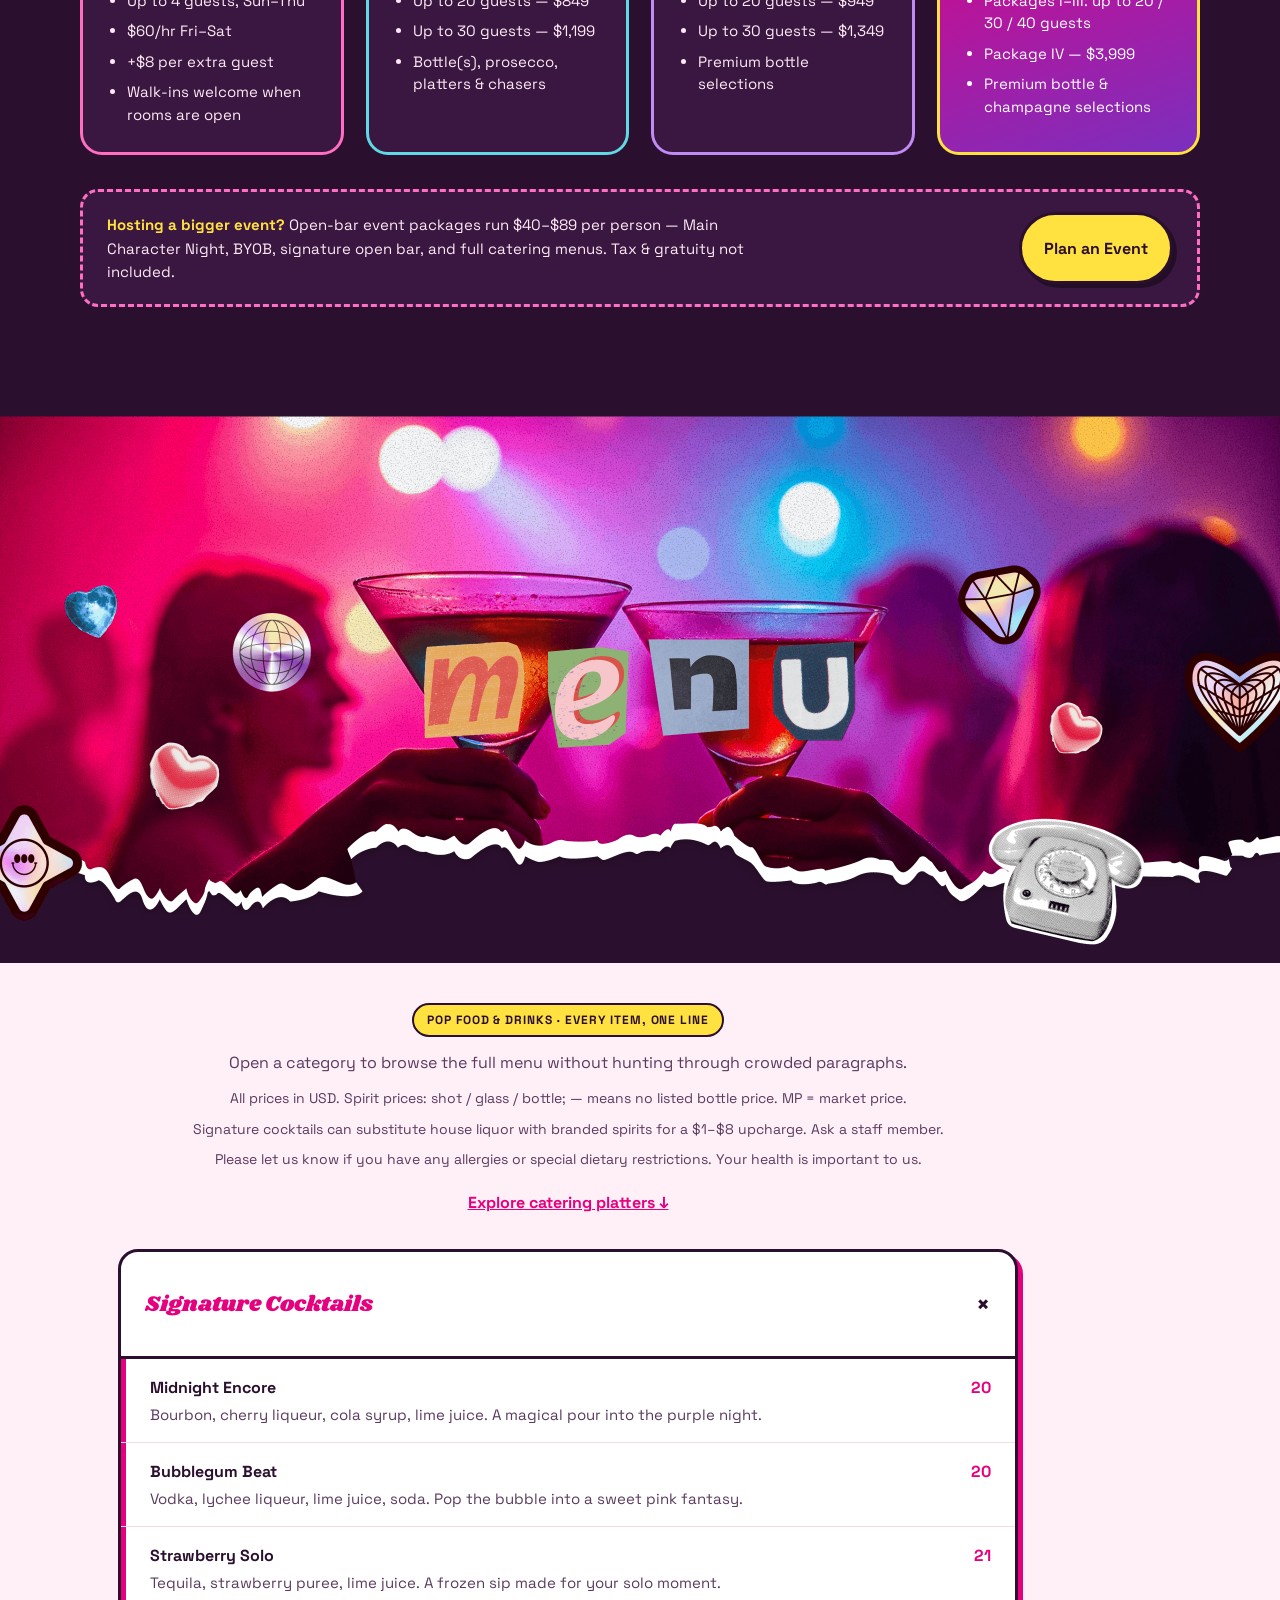
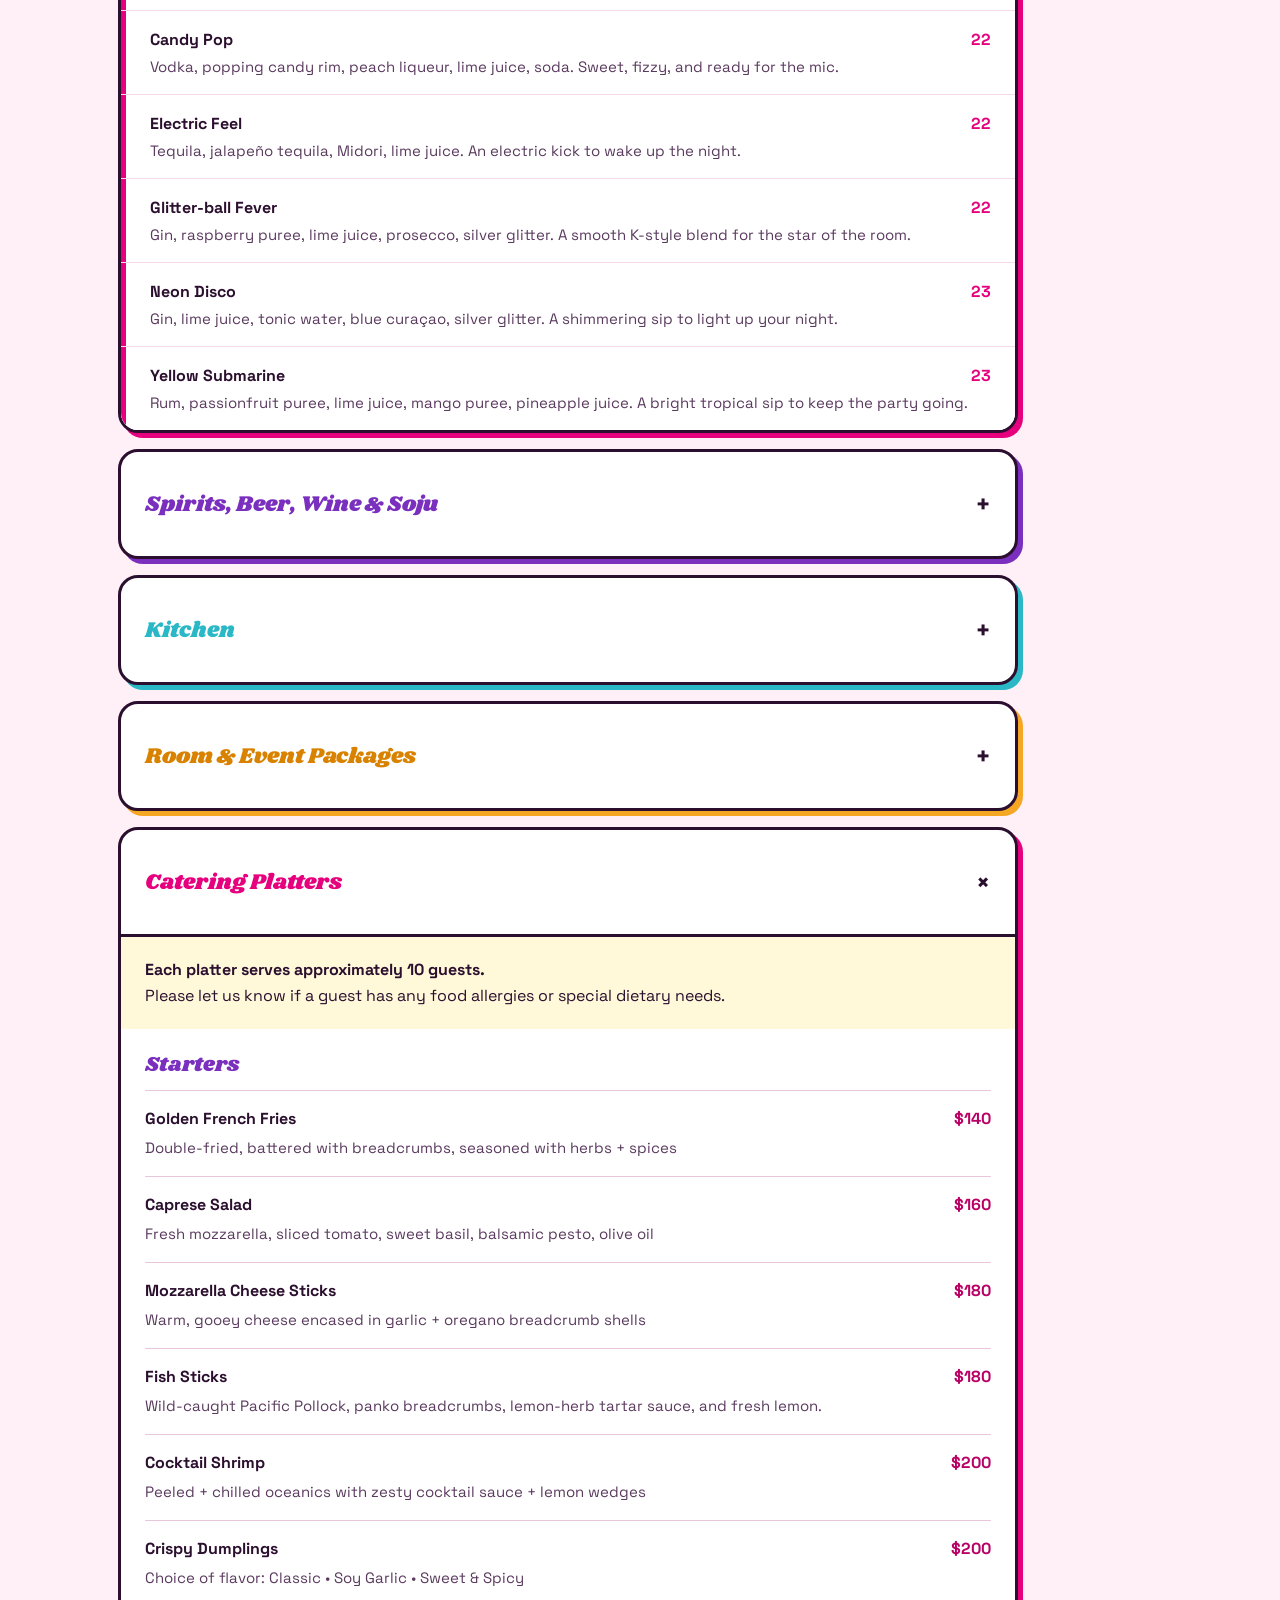
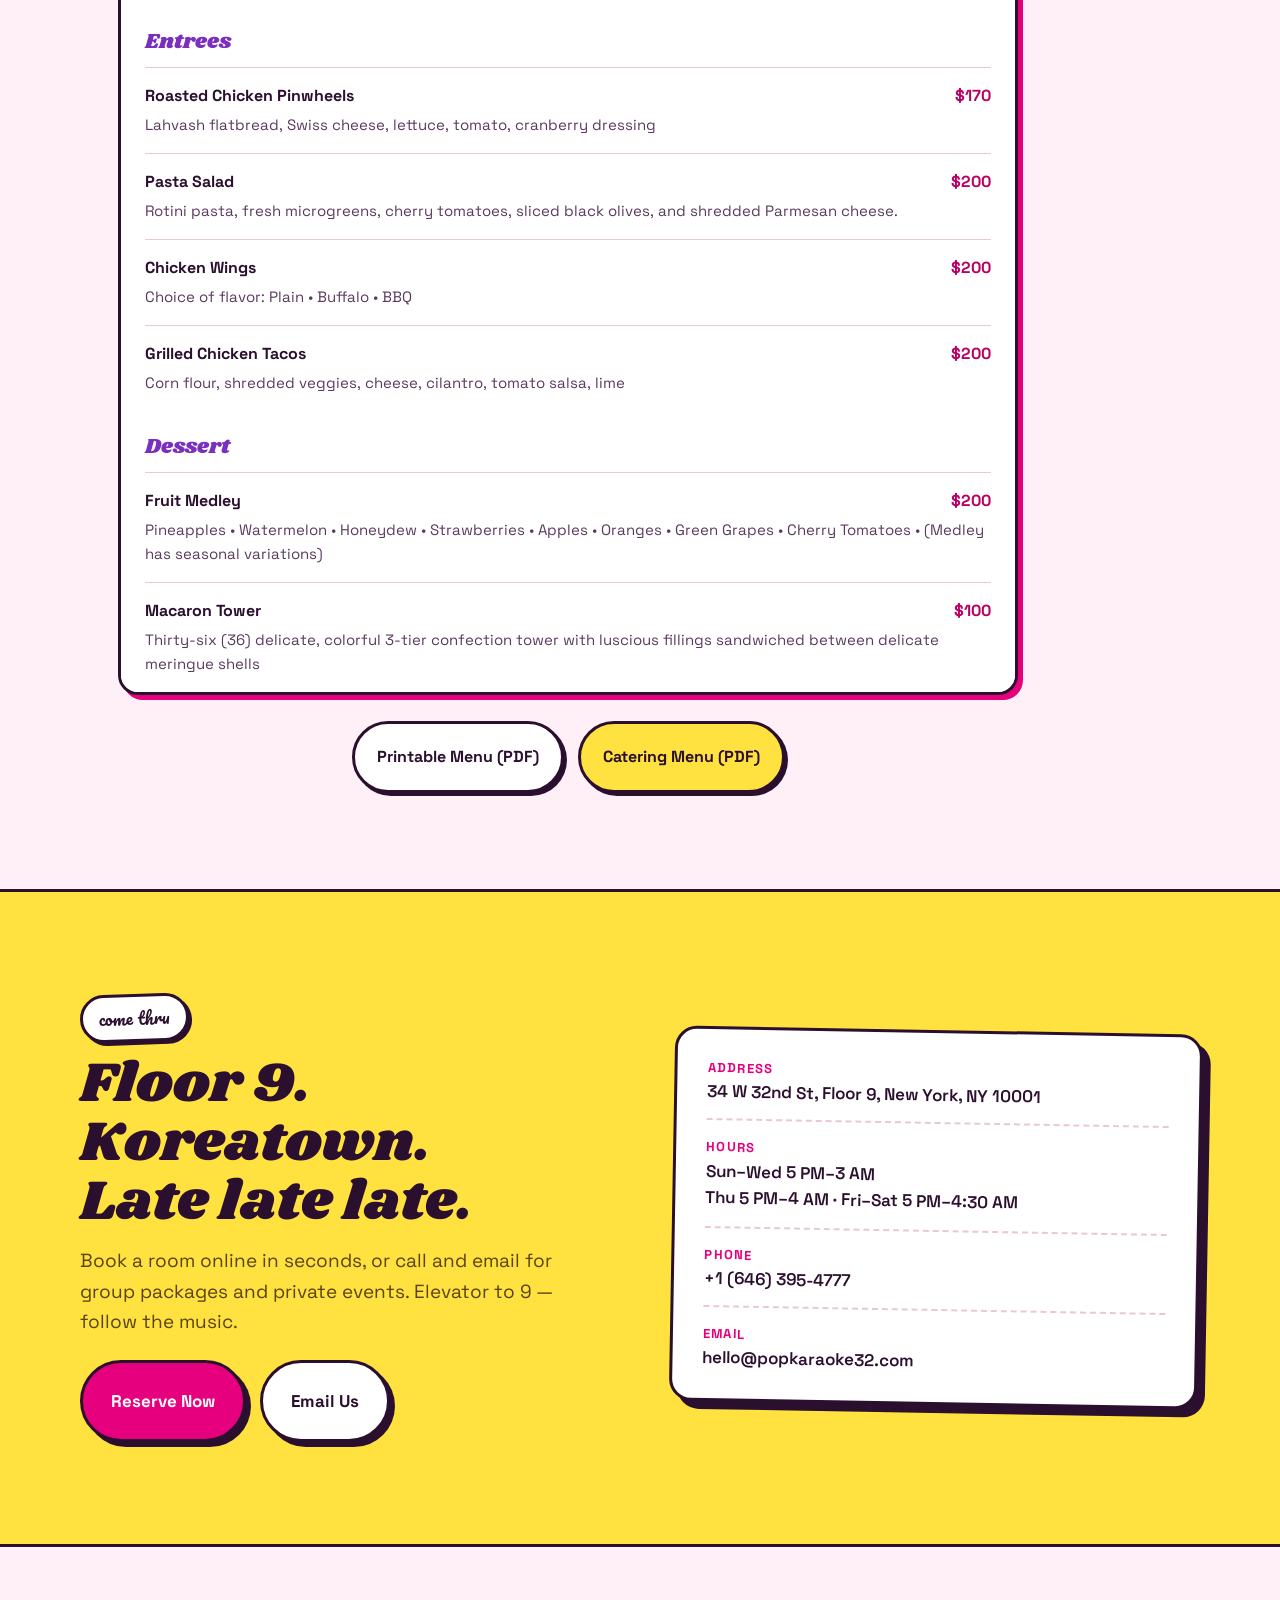
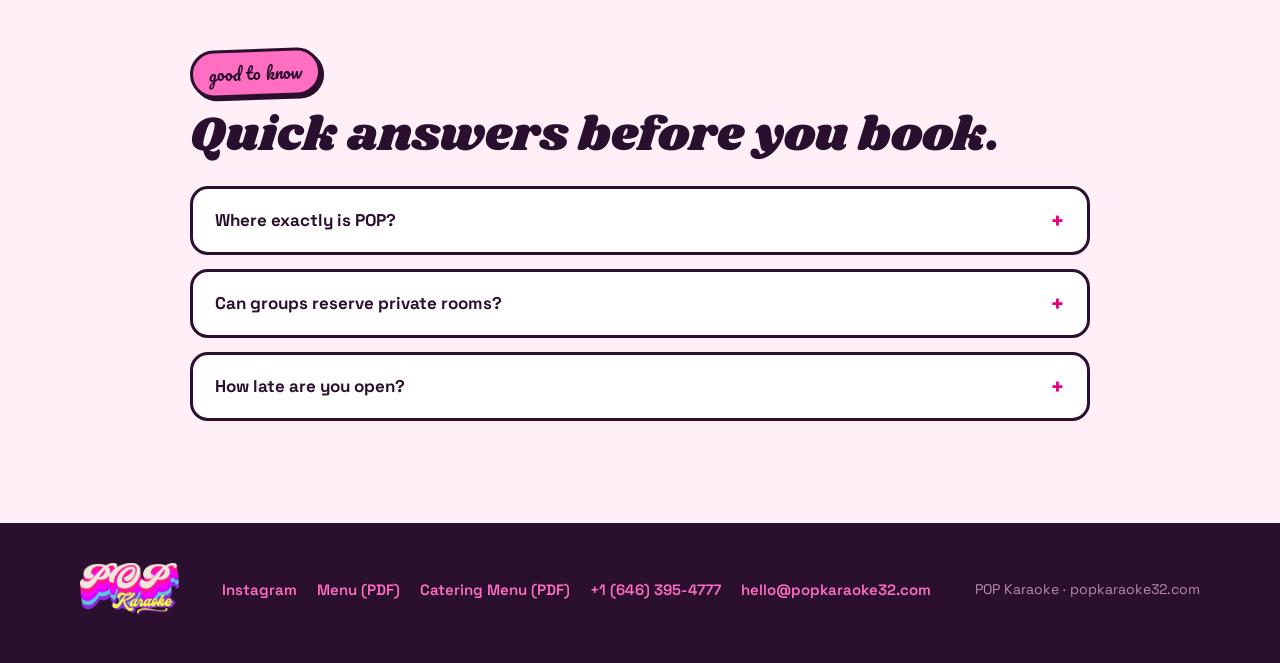
==== commit 3b6f5c51: "Align POP menu and packages with September 30 PDFs" ====
--- a/index.html
+++ b/index.html
@@ -209,8 +209,8 @@
             <h3 style="margin: 6px 0 4px; font-family: Shrikhand, cursive; font-weight: 400; font-size: 24px; color: #FFFFFF;">Headliner</h3>
             <p style="margin: 0 0 14px; font-family: Shrikhand, cursive; font-size: 32px; color: #FFE23F;">$1,099<span style="font-size: 16px; color: #FFFFFF;">+</span></p>
             <ul style="margin: 0; padding: 0 0 0 18px; display: grid; gap: 8px; line-height: 1.5; font-size: 15px;">
-              <li>VIP rooms #1–#3 — $1,099–$2,999</li>
-              <li>Executive Package IV — $3,999</li>
+              <li>Packages I–III: up to 20 / 30 / 40 guests</li>
+              <li>Package IV — $3,999</li>
               <li>Premium bottle &amp; champagne selections</li>
             </ul>
           </article>
@@ -231,45 +231,57 @@
         <div style="text-align: center; padding: 8px 0 12px;">
           <span class="menu-kicker">POP food &amp; drinks · every item, one line</span>
           <p style="margin: 0; color: #5A3A5E; line-height: 1.5;">Open a category to browse the full menu without hunting through crowded paragraphs.</p>
+          <p style="margin: 12px 0 0; color: #5A3A5E; font-size: 14px; line-height: 1.6;">All prices in USD. Spirit prices: shot / glass / bottle; — means no listed bottle price. MP = market price.</p>
+          <p style="margin: 8px 0 0; color: #5A3A5E; font-size: 14px; line-height: 1.6;">Signature cocktails can substitute house liquor with branded spirits for a $1–$8 upcharge. Ask a staff member.</p>
+          <p style="margin: 8px 0 0; color: #5A3A5E; font-size: 14px; line-height: 1.6;">Please let us know if you have any allergies or special dietary restrictions. Your health is important to us.</p>
           <a href="#catering" style="display: inline-block; margin-top: 14px; padding: 8px 0; font-weight: 700;">Explore catering platters ↓</a>
         </div>
         <details open style="background: #FFFFFF; border: 3px solid #2B0F2E; border-radius: 20px; box-shadow: 5px 5px 0 #E6007E; overflow: hidden;">
           <summary style="display: flex; align-items: center; justify-content: space-between; gap: 12px; padding: 18px 24px; cursor: pointer; font-family: Shrikhand, cursive; font-size: 22px; color: #E6007E;">Signature Cocktails <span class="pop-plus" style="font-family: 'Space Grotesk', sans-serif; font-weight: 700; font-size: 26px; color: #2B0F2E; transition: transform 150ms ease;">+</span></summary>
           <div style="display: grid; grid-template-columns: repeat(auto-fit, minmax(min(100%, 320px), 1fr)); gap: 2px; background: #F5D9E8; border-top: 3px solid #2B0F2E;">
-            <p style="margin: 0; padding: 16px 24px; background: #FFFFFF;"><strong style="display: flex; justify-content: space-between; gap: 12px;">Strawberry Solo <span style="color: #E6007E;">19</span></strong><span style="color: #5A3A5E; font-size: 15px;">Tequila, strawberry puree, lime juice.</span></p>
-            <p style="margin: 0; padding: 16px 24px; background: #FFFFFF;"><strong style="display: flex; justify-content: space-between; gap: 12px;">Bubblegum Beat <span style="color: #E6007E;">20</span></strong><span style="color: #5A3A5E; font-size: 15px;">Vodka, lychee liqueur, lime juice, soda.</span></p>
-            <p style="margin: 0; padding: 16px 24px; background: #FFFFFF;"><strong style="display: flex; justify-content: space-between; gap: 12px;">Candy Pop <span style="color: #E6007E;">20</span></strong><span style="color: #5A3A5E; font-size: 15px;">Vodka, popping candy rim, peach liqueur, lime juice, soda.</span></p>
-            <p style="margin: 0; padding: 16px 24px; background: #FFFFFF;"><strong style="display: flex; justify-content: space-between; gap: 12px;">Midnight Encore <span style="color: #E6007E;">20</span></strong><span style="color: #5A3A5E; font-size: 15px;">Bourbon, cherry liqueur, cola syrup, lime juice.</span></p>
-            <p style="margin: 0; padding: 16px 24px; background: #FFFFFF;"><strong style="display: flex; justify-content: space-between; gap: 12px;">Electric Feel <span style="color: #E6007E;">22</span></strong><span style="color: #5A3A5E; font-size: 15px;">Tequila, jalapeño tequila, Midori, lime juice.</span></p>
-            <p style="margin: 0; padding: 16px 24px; background: #FFFFFF;"><strong style="display: flex; justify-content: space-between; gap: 12px;">Glitter-ball Fever <span style="color: #E6007E;">22</span></strong><span style="color: #5A3A5E; font-size: 15px;">Gin, raspberry puree, lime juice, prosecco, silver glitter.</span></p>
-            <p style="margin: 0; padding: 16px 24px; background: #FFFFFF;"><strong style="display: flex; justify-content: space-between; gap: 12px;">Neon Disco <span style="color: #E6007E;">23</span></strong><span style="color: #5A3A5E; font-size: 15px;">Gin, lime juice, tonic water, blue curaçao, silver glitter.</span></p>
-            <p style="margin: 0; padding: 16px 24px; background: #FFFFFF;"><strong style="display: flex; justify-content: space-between; gap: 12px;">Yellow Submarine <span style="color: #E6007E;">23</span></strong><span style="color: #5A3A5E; font-size: 15px;">Rum, passionfruit puree, lime juice, mango puree, pineapple juice.</span></p>
+            <p style="margin: 0; padding: 16px 24px; background: #FFFFFF;"><strong style="display: flex; justify-content: space-between; gap: 12px;">Midnight Encore <span style="color: #E6007E;">20</span></strong><span style="color: #5A3A5E; font-size: 15px;">Bourbon, cherry liqueur, cola syrup, lime juice. A magical pour into the purple night.</span></p>
+            <p style="margin: 0; padding: 16px 24px; background: #FFFFFF;"><strong style="display: flex; justify-content: space-between; gap: 12px;">Bubblegum Beat <span style="color: #E6007E;">20</span></strong><span style="color: #5A3A5E; font-size: 15px;">Vodka, lychee liqueur, lime juice, soda. Pop the bubble into a sweet pink fantasy.</span></p>
+            <p style="margin: 0; padding: 16px 24px; background: #FFFFFF;"><strong style="display: flex; justify-content: space-between; gap: 12px;">Strawberry Solo <span style="color: #E6007E;">21</span></strong><span style="color: #5A3A5E; font-size: 15px;">Tequila, strawberry puree, lime juice. A frozen sip made for your solo moment.</span></p>
+            <p style="margin: 0; padding: 16px 24px; background: #FFFFFF;"><strong style="display: flex; justify-content: space-between; gap: 12px;">Candy Pop <span style="color: #E6007E;">22</span></strong><span style="color: #5A3A5E; font-size: 15px;">Vodka, popping candy rim, peach liqueur, lime juice, soda. Sweet, fizzy, and ready for the mic.</span></p>
+            <p style="margin: 0; padding: 16px 24px; background: #FFFFFF;"><strong style="display: flex; justify-content: space-between; gap: 12px;">Electric Feel <span style="color: #E6007E;">22</span></strong><span style="color: #5A3A5E; font-size: 15px;">Tequila, jalapeño tequila, Midori, lime juice. An electric kick to wake up the night.</span></p>
+            <p style="margin: 0; padding: 16px 24px; background: #FFFFFF;"><strong style="display: flex; justify-content: space-between; gap: 12px;">Glitter-ball Fever <span style="color: #E6007E;">22</span></strong><span style="color: #5A3A5E; font-size: 15px;">Gin, raspberry puree, lime juice, prosecco, silver glitter. A smooth K-style blend for the star of the room.</span></p>
+            <p style="margin: 0; padding: 16px 24px; background: #FFFFFF;"><strong style="display: flex; justify-content: space-between; gap: 12px;">Neon Disco <span style="color: #E6007E;">23</span></strong><span style="color: #5A3A5E; font-size: 15px;">Gin, lime juice, tonic water, blue curaçao, silver glitter. A shimmering sip to light up your night.</span></p>
+            <p style="margin: 0; padding: 16px 24px; background: #FFFFFF;"><strong style="display: flex; justify-content: space-between; gap: 12px;">Yellow Submarine <span style="color: #E6007E;">23</span></strong><span style="color: #5A3A5E; font-size: 15px;">Rum, passionfruit puree, lime juice, mango puree, pineapple juice. A bright tropical sip to keep the party going.</span></p>
           </div>
         </details>
         <details style="background: #FFFFFF; border: 3px solid #2B0F2E; border-radius: 20px; box-shadow: 5px 5px 0 #7B2FBE; overflow: hidden;">
           <summary style="display: flex; align-items: center; justify-content: space-between; gap: 12px; padding: 18px 24px; cursor: pointer; font-family: Shrikhand, cursive; font-size: 22px; color: #7B2FBE;">Spirits, Beer, Wine &amp; Soju <span class="pop-plus" style="font-family: 'Space Grotesk', sans-serif; font-weight: 700; font-size: 26px; color: #2B0F2E; transition: transform 150ms ease;">+</span></summary>
           <div style="display: grid; gap: 2px; background: #E5D4F5; border-top: 3px solid #2B0F2E;">
-            <p style="margin: 0; padding: 16px 24px; background: #FFFFFF;"><strong style="color: #7B2FBE;">Vodka</strong><br><span style="color: #5A3A5E; font-size: 15px; line-height: 1.6;">Chopin 12/18 · Van Gogh 12/18 · Ketel One 12/18/260 · Tito's 12/18/260 · Belvedere 14/21 · Grey Goose 14/21/280</span></p>
-            <p style="margin: 0; padding: 16px 24px; background: #FFFFFF;"><strong style="color: #7B2FBE;">Gin &amp; Rum</strong><br><span style="color: #5A3A5E; font-size: 15px; line-height: 1.6;">Bombay Sapphire 13/19 · Gunpowder 14/21/280 · Hendrick's 14/21/280 · Tanqueray 14/21/280 · No.3 16/24/320 · Bacardi Superior 12/18/260 · Captain Morgan 12/18/260 · Malibu 12/18</span></p>
-            <p style="margin: 0; padding: 16px 24px; background: #FFFFFF;"><strong style="color: #7B2FBE;">Tequila &amp; Mezcal</strong><br><span style="color: #5A3A5E; font-size: 15px; line-height: 1.6;">Casamigos Blanco 15/22/300 · Casamigos Mezcal 16/24/320 · Casamigos Reposado 16/24/320 · Casamigos Añejo 17/25 · Clase Azul Reposado 40/60/800 · Don Julio Blanco 17/25/340 · Don Julio Reposado 17/25/340 · Don Julio Añejo 17/25 · Don Julio 1942 45/65/850 · El Mayor 14/21/280 · Espolòn Blanco 14/21/280 · Ilegal Mezcal Joven 14/21 · Patrón Silver 16/24/320</span></p>
-            <p style="margin: 0; padding: 16px 24px; background: #FFFFFF;"><strong style="color: #7B2FBE;">Whiskey &amp; Cognac</strong><br><span style="color: #5A3A5E; font-size: 15px; line-height: 1.6;">Fireball 12/18 · Jack Daniel's 12/18 · Bulleit 14/21 · Crown Royal 14/21 · Jameson 14/21/280 · McConnell's 14/21/280 · Woodford Bourbon 14/21 · Woodford Rye 16/24 · Johnnie Walker Black 16/24/320 · Knob Creek 17/25 · Balvenie 12 19/29 · Laphroaig 10 19/29 · Macallan 12 20/29/370 · Glenfiddich 12 20/29/370 · Glenlivet 12 20/29/370 · Balvenie 14 25/37 · Hibiki Harmony 25/37/450 · Oban 14 25/37 · Macallan 15 40/60/800 · Yamazaki 12 40/60/800 · Johnnie Walker Blue 65/95/900 · Macallan 18 85/125/1100 · Yamazaki 18 MP · Hennessy VS 15/22/300 · Hennessy VSOP 19/29</span></p>
-            <p style="margin: 0; padding: 16px 24px; background: #FFFFFF;"><strong style="color: #7B2FBE;">Beer, Wine, Champagne &amp; Soju</strong><br><span style="color: #5A3A5E; font-size: 15px; line-height: 1.6;">Asahi draft pint 10 / pitcher 32 · Angry Orchard 10 · Blue Moon 10 · Brooklyn Pulp Art Hazy IPA 10 · Corona 10 · Guinness 12 · High Noon 10 · White Claw 10 · Heineken 0.0 10 · Mocktails 12 · Wine glass 13 / bottle 59 · Prosecco 59 · Nicolas Feuillatte Brut 290 · Moët Impérial 320 · Moët Nectar Rosé 380 · Ace of Spades Gold 900 · Dom Pérignon 900 · Jinro &amp; flavored soju 21</span></p>
+            <p style="margin: 0; padding: 16px 24px; background: #FFFFFF;"><strong style="color: #7B2FBE;">Vodka</strong><br><span style="color: #5A3A5E; font-size: 15px; line-height: 1.6;">Van Gogh 12 / 18 / — · Ketel One 12 / 18 / 260 · Tito’s 12 / 18 / 260 · Belvedere 14 / 21 / — · Grey Goose 14 / 21 / 280</span></p>
+            <p style="margin: 0; padding: 16px 24px; background: #FFFFFF;"><strong style="color: #7B2FBE;">Gin</strong><br><span style="color: #5A3A5E; font-size: 15px; line-height: 1.6;">Bombay Sapphire 13 / 19 / — · Gunpowder 14 / 21 / 280 · Hendrick’s 14 / 21 / 280 · Tanqueray 14 / 21 / 280 · No.3 16 / 24 / 320</span></p>
+            <p style="margin: 0; padding: 16px 24px; background: #FFFFFF;"><strong style="color: #7B2FBE;">Rum</strong><br><span style="color: #5A3A5E; font-size: 15px; line-height: 1.6;">Bacardí Superior 12 / 18 / 260 · Captain Morgan 12 / 18 / 260 · Malibu (coconut or passionfruit) 12 / 18 / —</span></p>
+            <p style="margin: 0; padding: 16px 24px; background: #FFFFFF;"><strong style="color: #7B2FBE;">Tequila &amp; Mezcal</strong><br><span style="color: #5A3A5E; font-size: 15px; line-height: 1.6;">Casamigos Blanco 15 / 22 / 300 · Casamigos Mezcal 16 / 24 / 320 · Casamigos Reposado 16 / 24 / 320 · Casamigos Añejo 17 / 25 / — · Clase Azul Reposado 40 / 60 / 800 · Don Julio Blanco 17 / 25 / 340 · Don Julio Reposado 17 / 25 / 340 · Don Julio Añejo 17 / 25 / — · Don Julio 1942 45 / 65 / 850 · El Mayor 14 / 21 / 280 · Espolòn Blanco 14 / 21 / 280 · Ilegal Mezcal Joven 14 / 21 / — · Patrón Silver 16 / 24 / 320</span></p>
+            <p style="margin: 0; padding: 16px 24px; background: #FFFFFF;"><strong style="color: #7B2FBE;">Whiskey</strong><br><span style="color: #5A3A5E; font-size: 15px; line-height: 1.6;">Fireball 12 / 18 / — · Jack Daniel’s (regular or honey) 12 / 18 / — · Bulleit (bourbon or rye) 14 / 21 / — · Crown Royal (regular, vanilla or apple) 14 / 21 / — · Jameson 14 / 21 / 280 · Maker’s Mark 14 / 21 / — · McConnell’s 14 / 21 / 280 · Woodford Bourbon 14 / 21 / — · Woodford Rye 16 / 24 / — · Johnnie Walker Black Label 16 / 24 / 320 · Knob Creek 17 / 25 / — · Balvenie 12 Year 19 / 29 / — · Laphroaig 10 Year 19 / 29 / — · Macallan 12 Year 20 / 29 / 370 · Glenfiddich 12 Year 20 / 29 / 370 · Glenlivet 12 Year 20 / 29 / 370 · Balvenie 14 Year 25 / 37 / — · Hibiki Harmony 25 / 37 / 450 · Oban 14 Year 25 / 37 / — · Macallan 15 Year 40 / 60 / 800 · Yamazaki 12 Year 40 / 60 / 800 · Johnnie Walker Blue Label 65 / 95 / 900 · Macallan 18 Year 85 / 125 / 1100 · Yamazaki 18 Year MP</span></p>
+            <p style="margin: 0; padding: 16px 24px; background: #FFFFFF;"><strong style="color: #7B2FBE;">Cognac</strong><br><span style="color: #5A3A5E; font-size: 15px; line-height: 1.6;">Hennessy VS 15 / 22 / 300 · Hennessy VSOP 19 / 29 / —</span></p>
+            <p style="margin: 0; padding: 16px 24px; background: #FFFFFF;"><strong style="color: #7B2FBE;">Beer &amp; Seltzer</strong><br><span style="color: #5A3A5E; font-size: 15px; line-height: 1.6;">Asahi draft — pint 10 / pitcher 32 · Angry Orchard 10 · Blue Moon 10 · Brooklyn Pulp Art Hazy IPA 10 · Corona 10 · Coors Light 10 · Guinness Draft Can 12 · High Noon (grapefruit, lime or passion fruit) 10 · White Claw (black cherry or mango) 10</span></p>
+            <p style="margin: 0; padding: 16px 24px; background: #FFFFFF;"><strong style="color: #7B2FBE;">Champagne</strong><br><span style="color: #5A3A5E; font-size: 15px; line-height: 1.6;">Prosecco 64 · Nicolas Feuillatte Brut 290 · Moët &amp; Chandon Impérial 320 · Moët &amp; Chandon Nectar Impérial Rosé 380 · Armand de Brignac Ace of Spades Gold 900 · Dom Pérignon (Luminous / Vintage) 900</span></p>
+            <p style="margin: 0; padding: 16px 24px; background: #FFFFFF;"><strong style="color: #7B2FBE;">Wine</strong><br><span style="color: #5A3A5E; font-size: 15px; line-height: 1.6;">Red wine — glass 14 / bottle 64 · White wine — glass 14 / bottle 64</span></p>
+            <p style="margin: 0; padding: 16px 24px; background: #FFFFFF;"><strong style="color: #7B2FBE;">Soju</strong><br><span style="color: #5A3A5E; font-size: 15px; line-height: 1.6;">Jinro Is Back (regular) 21 · Flavored soju (lemon, peach or green grape) 21</span></p>
+            <p style="margin: 0; padding: 16px 24px; background: #FFFFFF;"><strong style="color: #7B2FBE;">Zero-Proof Drinks</strong><br><span style="color: #5A3A5E; font-size: 15px; line-height: 1.6;">Heineken 0.0 — 10 · Classic Cosmo mocktail 12 · Grapefruit Paloma mocktail 12 · Lime Margarita mocktail 12 · Watermelon Mojito mocktail 12</span></p>
           </div>
         </details>
         <details style="background: #FFFFFF; border: 3px solid #2B0F2E; border-radius: 20px; box-shadow: 5px 5px 0 #2AB8C6; overflow: hidden;">
           <summary style="display: flex; align-items: center; justify-content: space-between; gap: 12px; padding: 18px 24px; cursor: pointer; font-family: Shrikhand, cursive; font-size: 22px; color: #2AB8C6;">Kitchen <span class="pop-plus" style="font-family: 'Space Grotesk', sans-serif; font-weight: 700; font-size: 26px; color: #2B0F2E; transition: transform 150ms ease;">+</span></summary>
           <div style="display: grid; gap: 2px; background: #CDEDF0; border-top: 3px solid #2B0F2E;">
-            <p style="margin: 0; padding: 16px 24px; background: #FFFFFF;"><strong style="color: #1E96A2;">Small Bites</strong><br><span style="color: #5A3A5E; font-size: 15px; line-height: 1.6;">PB&amp;J Sandwich Bites 11 · Waffle Fries 12 · Korean Potato Pancakes 13 · Pork Belly Shin Ramyun 14 · Cheesy Potato Sticks 16 · Okonomiyaki 16 · “POP” Corn Chicken 18</span></p>
-            <p style="margin: 0; padding: 16px 24px; background: #FFFFFF;"><strong style="color: #1E96A2;">Pizza &amp; Rice</strong><br><span style="color: #5A3A5E; font-size: 15px; line-height: 1.6;">Japchae Fried Rice 18 · Spam Kimchi Fried Rice 19 · Truffle Mushroom Pizza 19 · Margherita Pizza 19 · Hawaiian Pizza 19 · Chicken Bacon Ranch Pizza 19</span></p>
-            <p style="margin: 0; padding: 16px 24px; background: #FFFFFF;"><strong style="color: #1E96A2;">Platters</strong><br><span style="color: #5A3A5E; font-size: 15px; line-height: 1.6;">Chips &amp; Dip 30 · Rainbow Fruit 31 · Mediterranean Snack 32 · Sweet &amp; Salty Party Board 33</span></p>
+            <p style="margin: 0; padding: 16px 24px; background: #FFFFFF;"><strong style="color: #1E96A2;">Appetizers</strong><br><span style="color: #5A3A5E; font-size: 15px; line-height: 1.6;">PB&amp;J Sandwich Bites 11 — PB&amp;J with chocolate drizzle. · Waffle Fries 12 — Golden waffle-cut fries. · Korean Potato Pancakes 13 — Crispy Korean-style potato pancakes. · Pork Belly Shin Ramyun 14 — Spicy ramyun with sliced pork belly. · Cheesy Potato Sticks 16 — Crispy potato sticks filled with melted cheese. · Okonomiyaki 16 — Cabbage pancake with bonito flakes.</span></p>
+            <p style="margin: 0; padding: 16px 24px; background: #FFFFFF;"><strong style="color: #1E96A2;">Signature</strong><br><span style="color: #5A3A5E; font-size: 15px; line-height: 1.6;">“POP” Corn Chicken 18 — Crispy bite-sized chicken served with corn. · Japchae Fried Rice 18 — Fried rice with japchae noodles and vegetables. · Spam Kimchi Fried Rice 19 — Kimchi fried rice, crispy Spam, fried egg. · Truffle Mushroom Pizza 19 — Mushroom, truffle, mozzarella. · Margherita Pizza 19 — Fresh tomato, basil, and mozzarella. · Hawaiian Pizza 19 — Juicy pineapple, ham, melted cheese. · Chicken Bacon Ranch Pizza 19 — Chicken, crispy bacon, ranch, melted cheese.</span></p>
+            <p style="margin: 0; padding: 16px 24px; background: #FFFFFF;"><strong style="color: #1E96A2;">Platters</strong><br><span style="color: #5A3A5E; font-size: 15px; line-height: 1.6;">Chips &amp; Dip Platter 30 — Chips with assorted dips. · Rainbow Fruit Platter 31 — A refreshing mix of fresh fruits. · Mediterranean Snack Platter 32 — Veggie sticks, olives, hummus, pita chips. · Sweet &amp; Salty Party Board 33 — Beef jerky, fresh fruits, nuts, sweet bites.</span></p>
           </div>
         </details>
         <details style="background: #FFFFFF; border: 3px solid #2B0F2E; border-radius: 20px; box-shadow: 5px 5px 0 #F5A623; overflow: hidden;">
           <summary style="display: flex; align-items: center; justify-content: space-between; gap: 12px; padding: 18px 24px; cursor: pointer; font-family: Shrikhand, cursive; font-size: 22px; color: #D98200;">Room &amp; Event Packages <span class="pop-plus" style="font-family: 'Space Grotesk', sans-serif; font-weight: 700; font-size: 26px; color: #2B0F2E; transition: transform 150ms ease;">+</span></summary>
           <div style="display: grid; gap: 2px; background: #F8E7C8; border-top: 3px solid #2B0F2E;">
-            <p style="margin: 0; padding: 16px 24px; background: #FFFFFF;"><strong style="color: #D98200;">Bottle Packages</strong><br><span style="color: #5A3A5E; font-size: 15px; line-height: 1.6;">Standard: up to 10 guests 469 · up to 20 guests 849 · up to 30 guests 1199. Premium: 499 / 949 / 1349. Each includes 2 hours of karaoke, bottles, prosecco, platters, and chasers.</span></p>
-            <p style="margin: 0; padding: 16px 24px; background: #FFFFFF;"><strong style="color: #D98200;">VIP Bottle Packages</strong><br><span style="color: #5A3A5E; font-size: 15px; line-height: 1.6;">3 hours of karaoke: up to 30 guests 1099 · up to 40 guests 1999 · up to 50 guests 2999 · 5 bottles / 3 Nicolas / 3 platters 3999.</span></p>
-            <p style="margin: 0; padding: 16px 24px; background: #FFFFFF;"><strong style="color: #D98200;">Event Packages (per person)</strong><br><span style="color: #5A3A5E; font-size: 15px; line-height: 1.6;">Main Character Night 40 (minors only) · After Party Wine &amp; Beer 59 · Bring the Drama BYOB 65 · House Rules Open Bar 69 · It Girl Signature Bar 79 · Final Cut Reserve 89. Minimum 10 guests; extensions available.</span></p>
+            <p style="margin: 0; padding: 16px 24px; background: #FFFFFF;"><strong style="color: #D98200;">Rookie — 2 hours of karaoke</strong><br><span style="color: #5A3A5E; font-size: 15px; line-height: 1.6;">Package I — up to 10 guests, 469: 1 bottle + 1 prosecco + 1 platter · Package II — up to 20 guests, 849: 2 bottles + 2 proseccos + 2 platters · Package III — up to 30 guests, 1199: 3 bottles + 3 proseccos + 2 platters · Bottle selections (up to 3): Tito’s, Ketel One, Van Gogh, Hendrick’s, Gunpowder, Bacardi, El Mayor, Jameson, McConnell’s</span></p>
+            <p style="margin: 0; padding: 16px 24px; background: #FFFFFF;"><strong style="color: #D98200;">Rising Star — 2 hours of karaoke</strong><br><span style="color: #5A3A5E; font-size: 15px; line-height: 1.6;">Package I — up to 10 guests, 499: 1 bottle + 1 prosecco + 1 platter · Package II — up to 20 guests, 949: 2 bottles + 2 proseccos + 2 platters · Package III — up to 30 guests, 1349: 3 bottles + 3 proseccos + 2 platters · Bottle selections (up to 3): Grey Goose, No.3 Gin, Casamigos, Patrón, Espolòn, Don Julio, Johnnie Walker Black, Hennessy VS, Moët &amp; Chandon, Macallan 12 Year (+80), Hibiki (+140)</span></p>
+            <p style="margin: 0; padding: 16px 24px; background: #FFFFFF;"><strong style="color: #D98200;">Headliner — 3 hours of karaoke</strong><br><span style="color: #5A3A5E; font-size: 15px; line-height: 1.6;">Package I — up to 20 guests, 1099: 1 bottle + 1 Nicolas Feuillatte + 1 platter · Package II — up to 30 guests, 1999: 2 bottles + 1 Nicolas Feuillatte + 2 platters · Package III — up to 40 guests, 2999: 3 bottles + 2 Nicolas Feuillatte + 2 platters · Package IV — 3999: 5 bottles + 3 Nicolas Feuillatte + 3 platters · Bottle selections: Clase Azul, Don Julio 1942, Yamazaki 12 Year, Macallan 15 Year, Johnnie Walker Blue, Macallan 18 Year (+150), Yamazaki 18 Year (+MP)</span></p>
+            <p style="margin: 0; padding: 16px 24px; background: #FFFFFF;"><strong style="color: #D98200;">Bottle Package Chasers</strong><br><span style="color: #5A3A5E; font-size: 15px; line-height: 1.6;">2 complimentary chasers per bottle on the first round only · Additional juice 10 / soda 8</span></p>
+            <p style="margin: 0; padding: 16px 24px; background: #FFFFFF;"><strong style="color: #D98200;">Event Packages — per person</strong><br><span style="color: #5A3A5E; font-size: 15px; line-height: 1.6;">Main Character Night (minors only) 40 — all-you-can-drink juice + soda; 1 complimentary food item per 4 guests; +1 hour 22/person · After Party Wine &amp; Beer 59 — all-you-can-drink beer + wine + chasers; +1 hour 39/person · Bring the Drama BYOB 65 — your own booze + chasers on the house; +1 hour 35/person · House Rules Open Bar (bottom shelf) 69 — all-you-can-drink house liquor + beer + wine + chasers; +1 hour 49/person · It Girl Signature Bar (top shelf) 79 — all-you-can-drink branded liquor + beer + wine + soju + chasers; +1 hour 59/person · Final Cut Reserve (premium shelf) 89 — all-you-can-drink premium liquor + beer + wine + soju + chasers; +1 hour 69/person · All event packages include 2 hours of karaoke; minimum 10 guests; mix &amp; match not permitted</span></p>
+            <p style="margin: 0; padding: 16px 24px; background: #FFFFFF;"><strong style="color: #D98200;">Room Rates &amp; Package Terms</strong><br><span style="color: #5A3A5E; font-size: 15px; line-height: 1.6;">Standard room rates start at 55/hour for up to 4 guests Sun–Thu, or 60/hour Fri–Sat; +8 per additional guest · Friday &amp; Saturday room rates apply on federal holidays and eves · Room charges are calculated according to the total number of guests; package room fees cover only the guest count listed for that package · Prices exclude NYC sales tax of 8.875%; 20% gratuity will be applied to the final bill · Guests are required to present valid ID 21+; ring the service bell in your room for staff</span></p>
           </div>
         </details>
         <details id="catering" open style="background: #FFFFFF; border: 3px solid #2B0F2E; border-radius: 20px; box-shadow: 5px 5px 0 #E6007E; overflow: hidden;">
@@ -306,7 +318,7 @@
           </div>
         </details>
         <div class="menu-downloads">
-          <a class="btn btn-white shadow-sm" href="assets/menus/pop-menu-2026-07-24.pdf" target="_blank" rel="noopener">Printable Menu (PDF)</a>
+          <a class="btn btn-white shadow-sm" href="assets/menus/pop-menu-2026-09-30.pdf" target="_blank" rel="noopener">Printable Menu (PDF)</a>
           <a class="btn btn-yellow shadow-sm" href="assets/menus/pop-catering-menu-2026-09-15.pdf" target="_blank" rel="noopener">Catering Menu (PDF)</a>
         </div>
       </div>
@@ -408,7 +420,7 @@
     <img src="assets/header-logo.png" width="1796" height="948" alt="POP Karaoke" style="height: 52px; width: auto;">
     <div style="display: flex; flex-wrap: wrap; gap: 20px; font-weight: 600; font-size: 15px;">
       <a class="footer-link" href="https://www.instagram.com/popkaraokenyc/" target="_blank" rel="noopener">Instagram</a>
-      <a class="footer-link" href="assets/menus/pop-menu-2026-07-24.pdf" target="_blank" rel="noopener">Menu (PDF)</a>
+      <a class="footer-link" href="assets/menus/pop-menu-2026-09-30.pdf" target="_blank" rel="noopener">Menu (PDF)</a>
       <a class="footer-link" href="assets/menus/pop-catering-menu-2026-09-15.pdf" target="_blank" rel="noopener">Catering Menu (PDF)</a>
       <a class="footer-link" href="tel:+16463954777">+1 (646) 395-4777</a>
       <a class="footer-link" href="mailto:hello@popkaraoke32.com">hello@popkaraoke32.com</a>
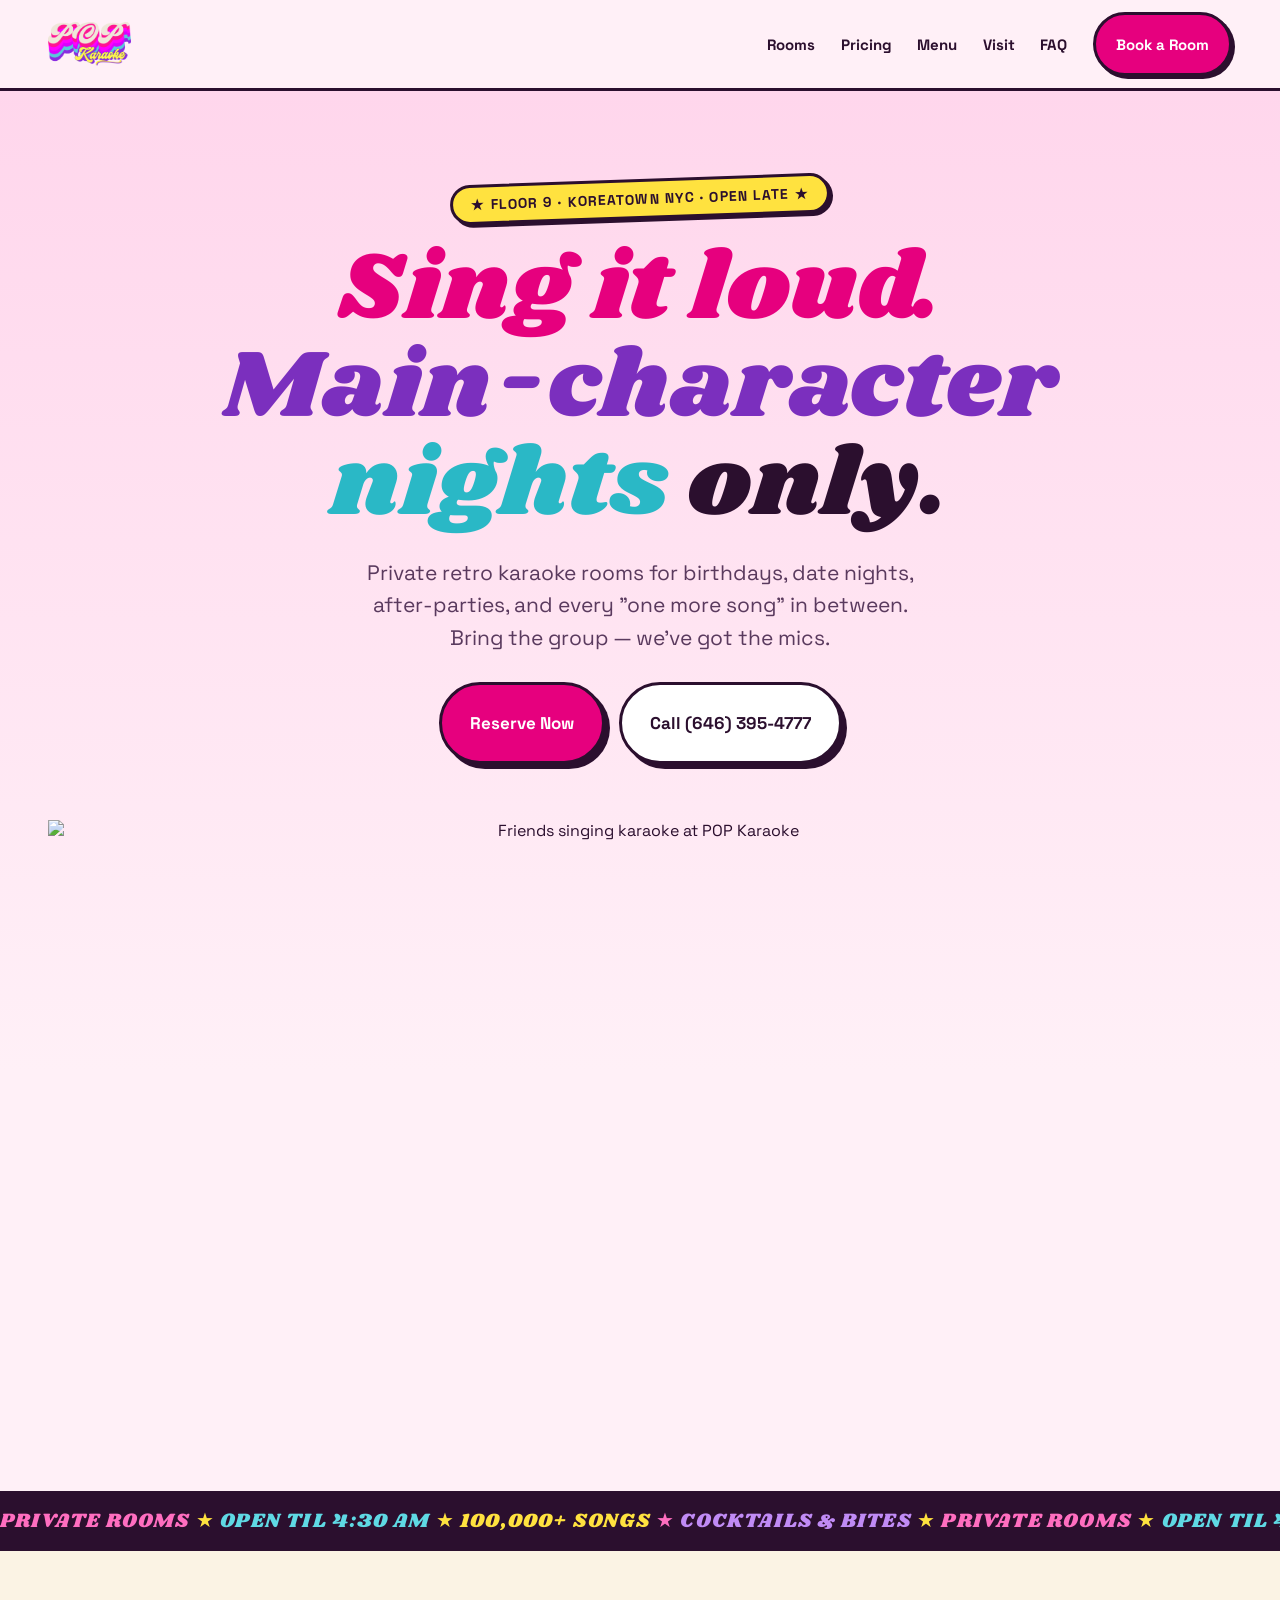
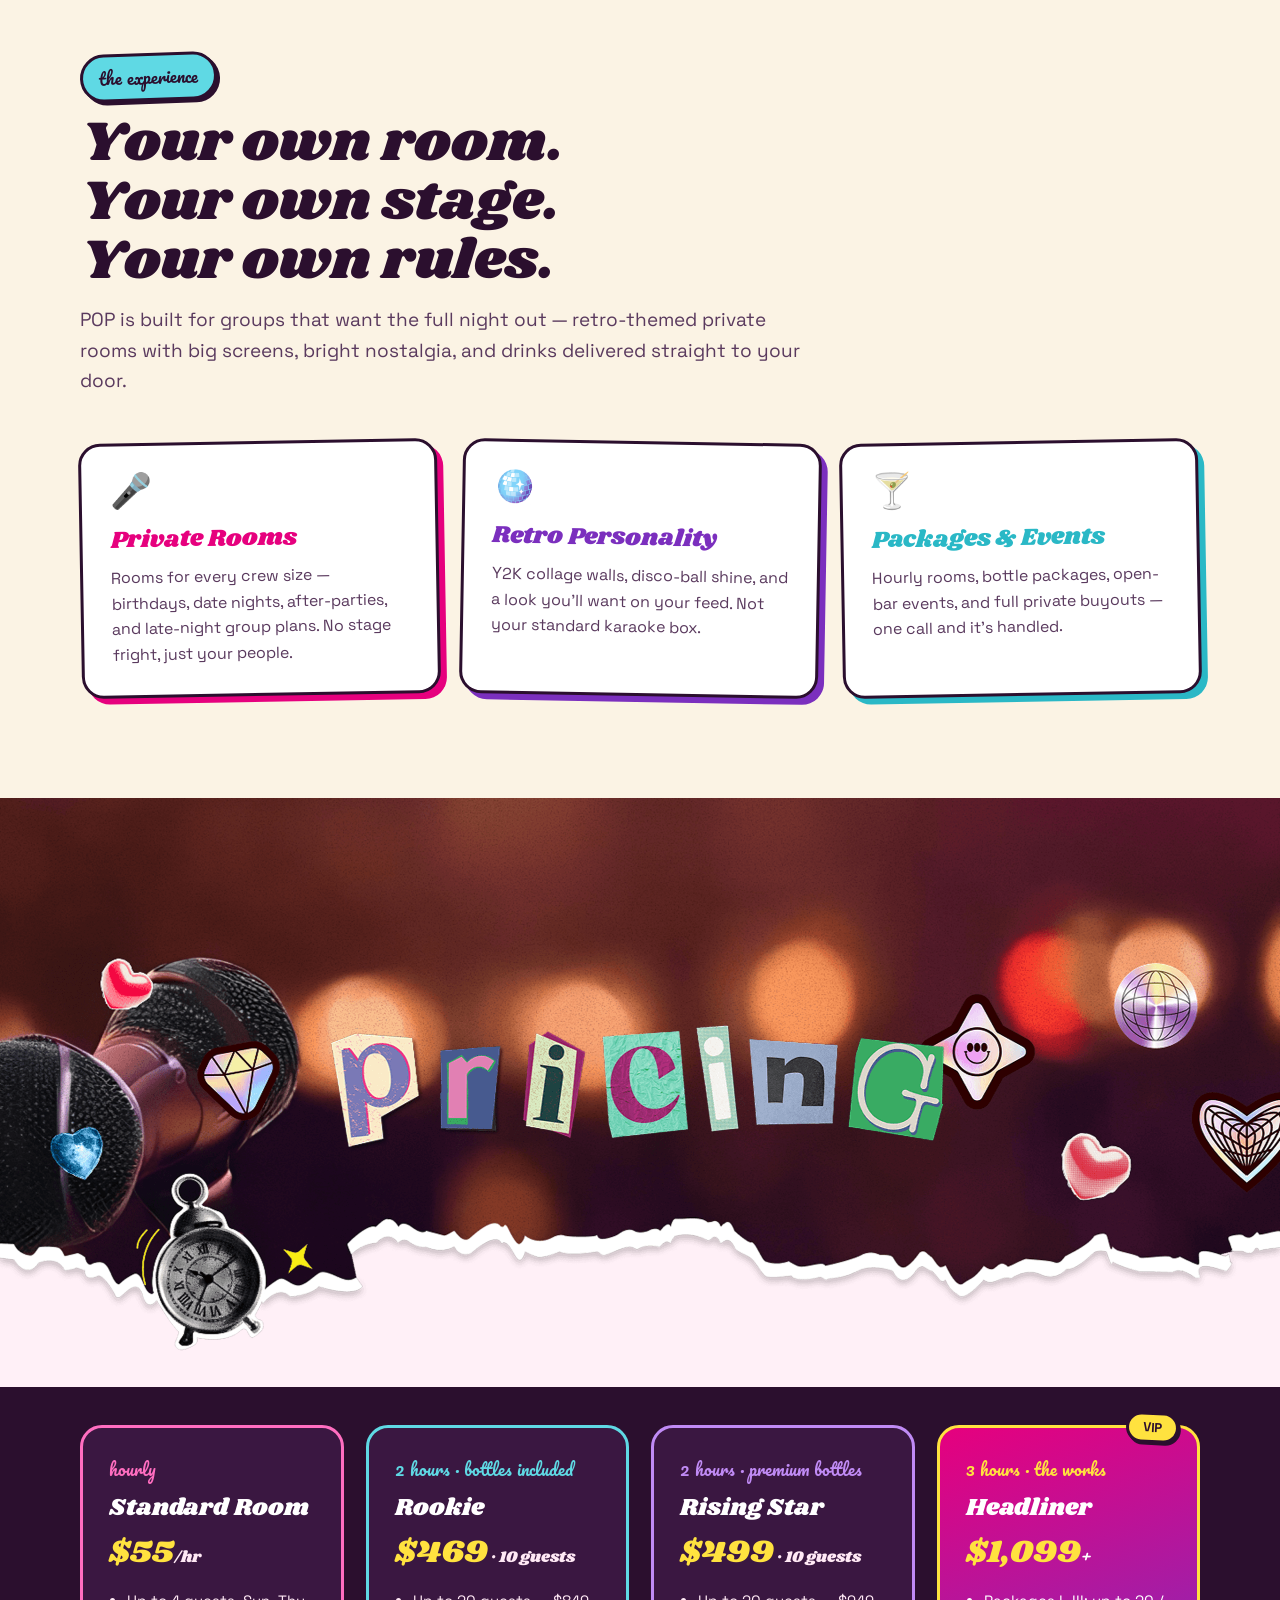
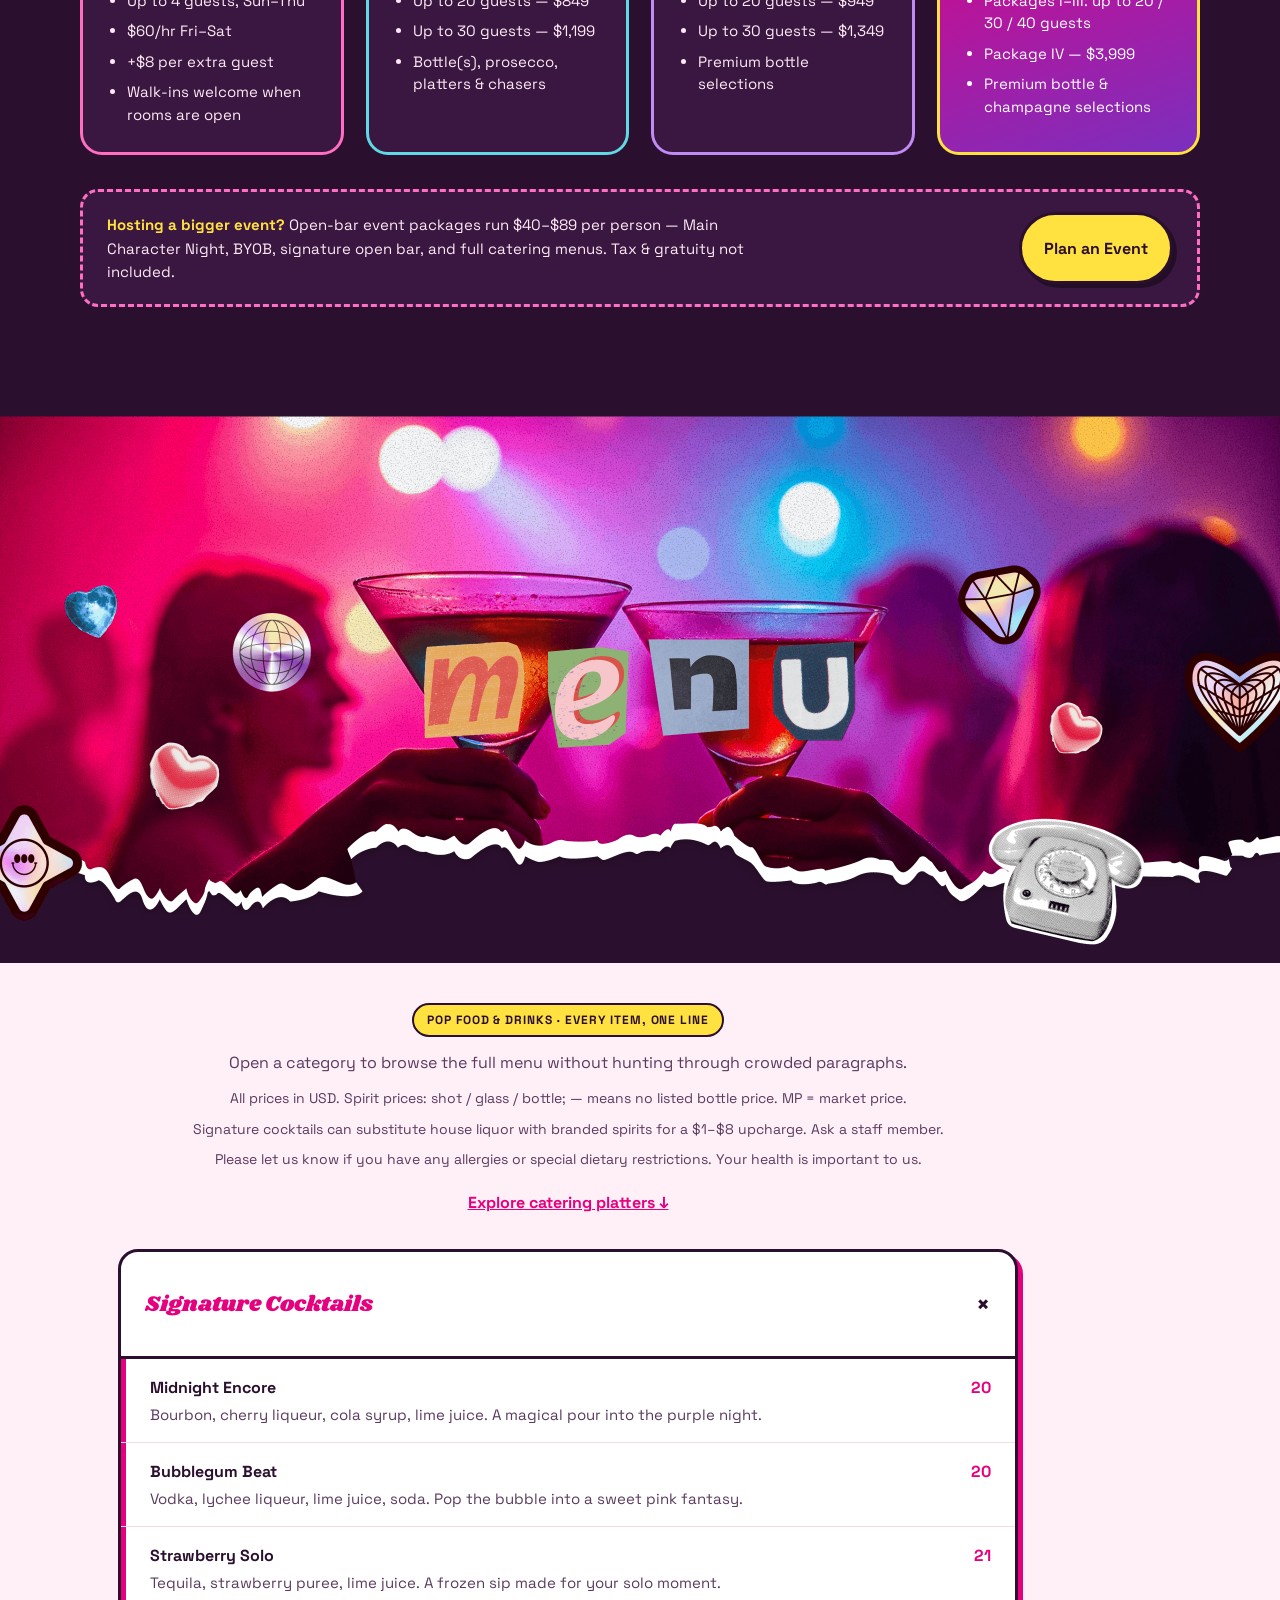
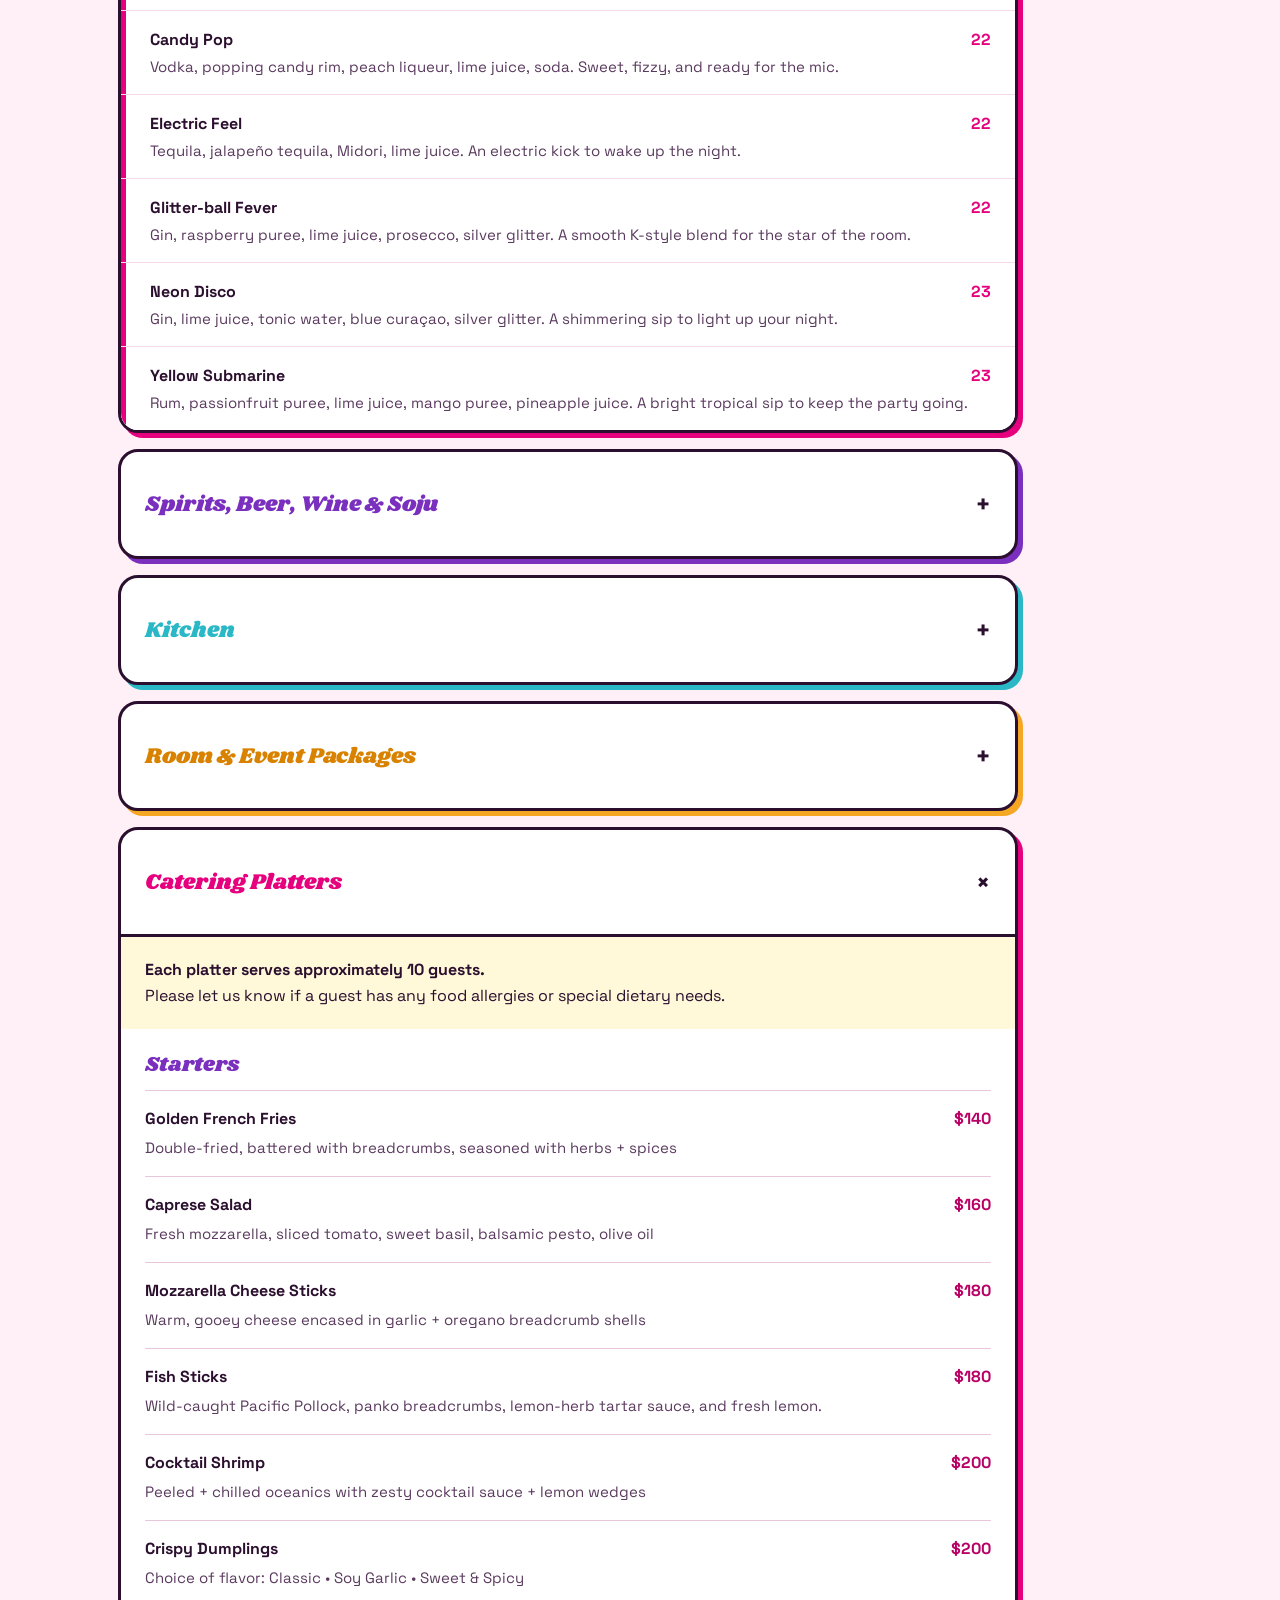
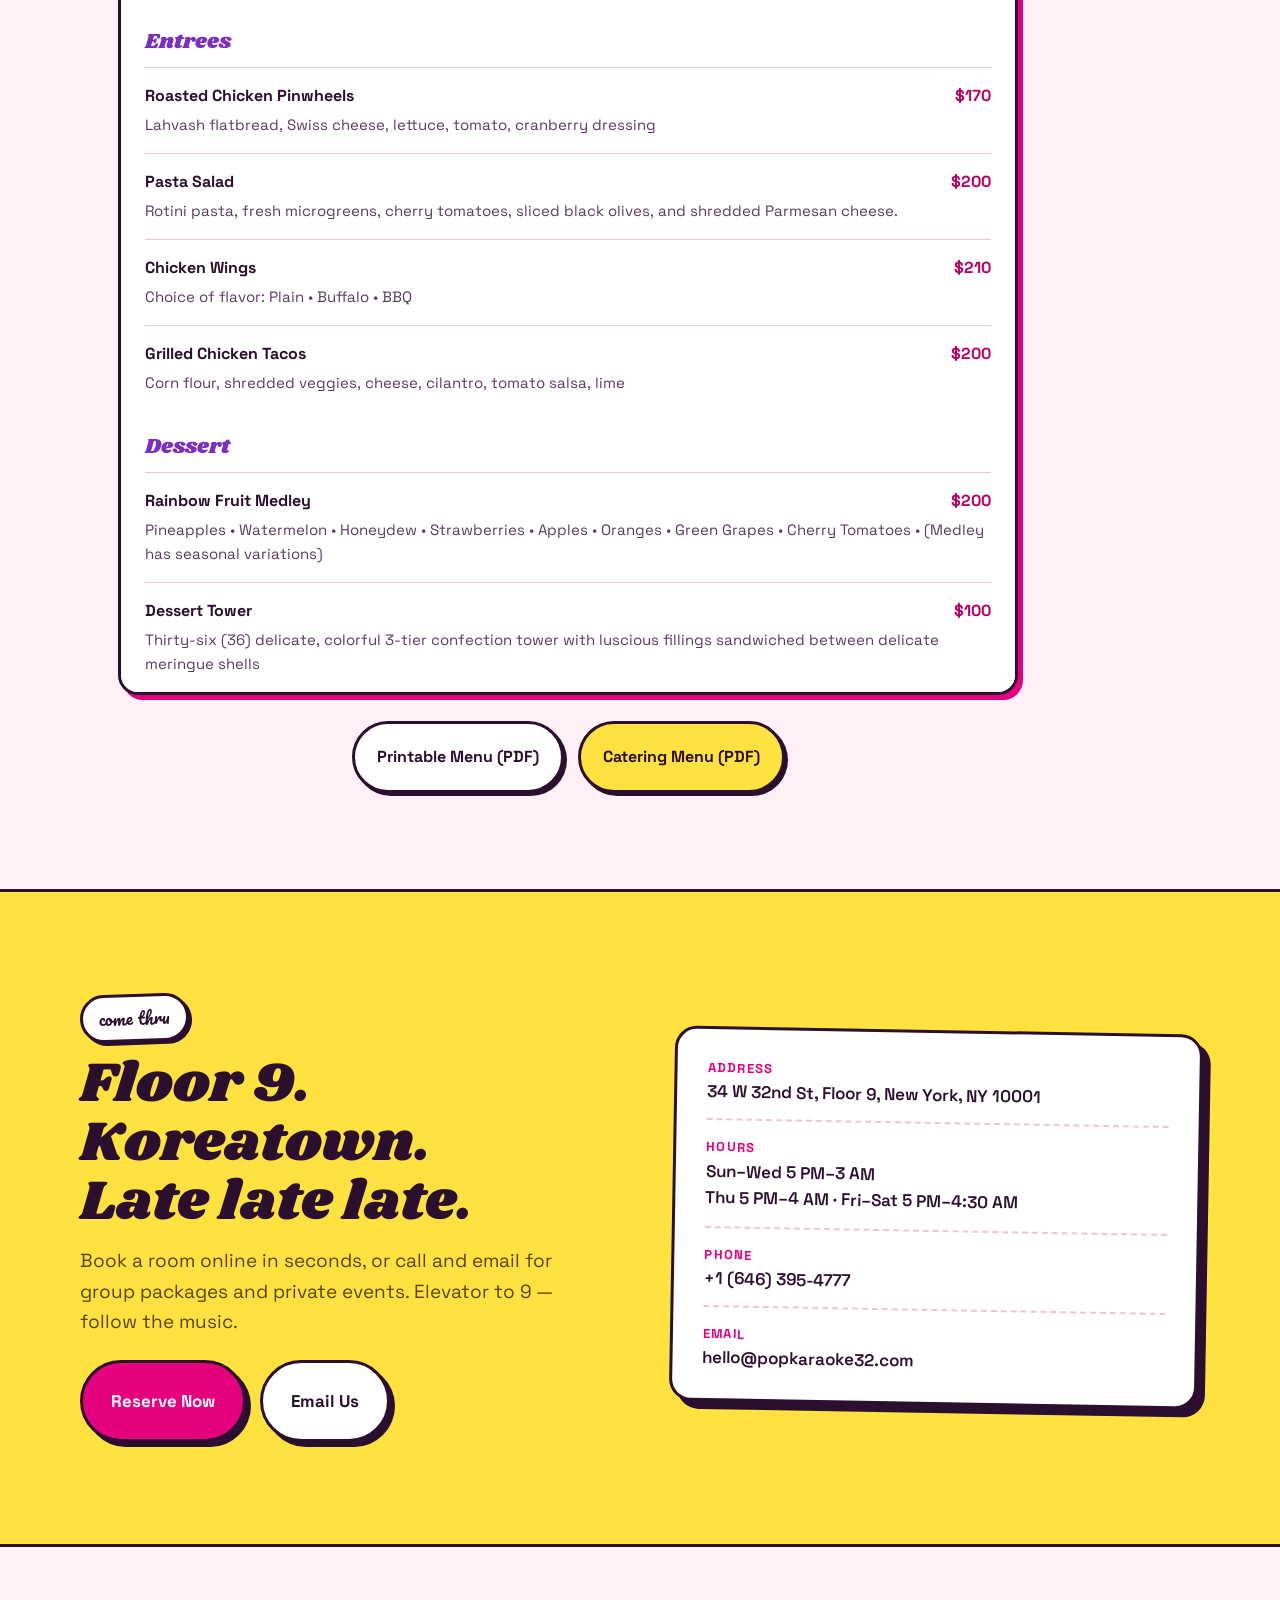
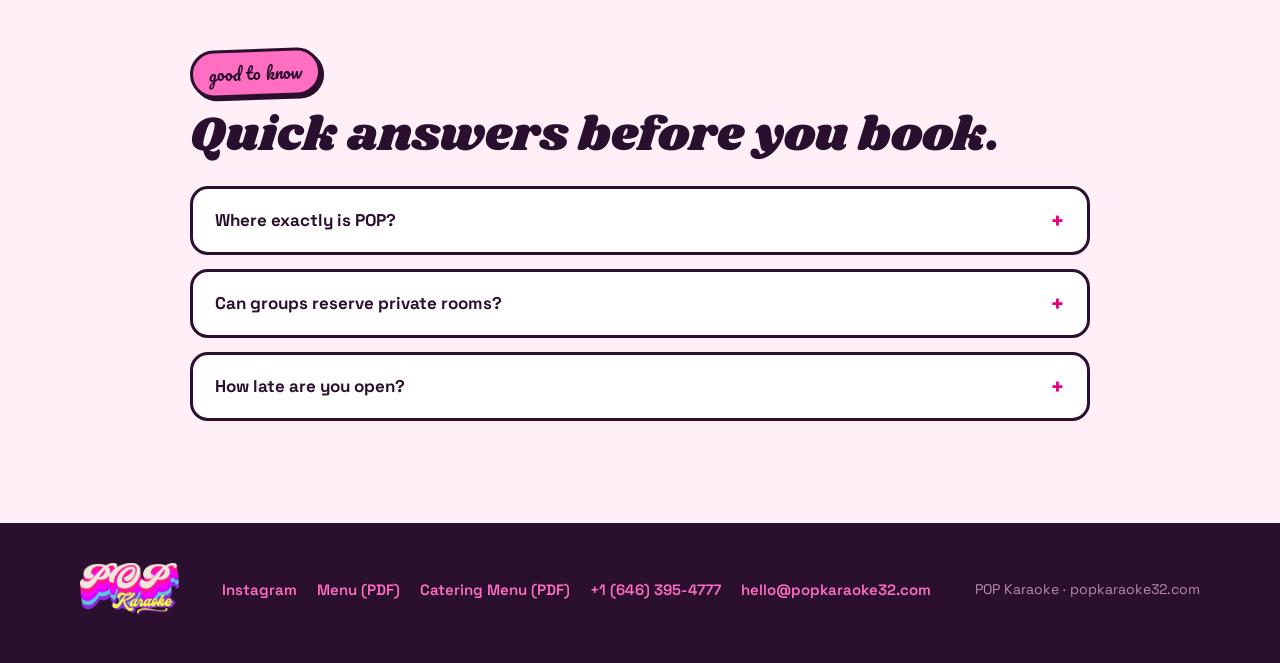
==== commit 869dc253: "Update catering wings price and dessert names" ====
--- a/index.html
+++ b/index.html
@@ -304,22 +304,22 @@
               <ul class="catering-list">
                 <li><div class="catering-item"><strong>Roasted Chicken Pinwheels</strong><span class="catering-price">$170</span></div><p>Lahvash flatbread, Swiss cheese, lettuce, tomato, cranberry dressing</p></li>
                 <li><div class="catering-item"><strong>Pasta Salad</strong><span class="catering-price">$200</span></div><p>Rotini pasta, fresh microgreens, cherry tomatoes, sliced black olives, and shredded Parmesan cheese.</p></li>
-                <li><div class="catering-item"><strong>Chicken Wings</strong><span class="catering-price">$200</span></div><p>Choice of flavor: Plain • Buffalo • BBQ</p></li>
+                <li><div class="catering-item"><strong>Chicken Wings</strong><span class="catering-price">$210</span></div><p>Choice of flavor: Plain • Buffalo • BBQ</p></li>
                 <li><div class="catering-item"><strong>Grilled Chicken Tacos</strong><span class="catering-price">$200</span></div><p>Corn flour, shredded veggies, cheese, cilantro, tomato salsa, lime</p></li>
               </ul>
             </section>
             <section class="catering-category" aria-labelledby="catering-dessert">
               <h3 id="catering-dessert">Dessert</h3>
               <ul class="catering-list">
-                <li><div class="catering-item"><strong>Fruit Medley</strong><span class="catering-price">$200</span></div><p>Pineapples • Watermelon • Honeydew • Strawberries • Apples • Oranges • Green Grapes • Cherry Tomatoes • (Medley has seasonal variations)</p></li>
-                <li><div class="catering-item"><strong>Macaron Tower</strong><span class="catering-price">$100</span></div><p>Thirty-six (36) delicate, colorful 3-tier confection tower with luscious fillings sandwiched between delicate meringue shells</p></li>
+                <li><div class="catering-item"><strong>Rainbow Fruit Medley</strong><span class="catering-price">$200</span></div><p>Pineapples • Watermelon • Honeydew • Strawberries • Apples • Oranges • Green Grapes • Cherry Tomatoes • (Medley has seasonal variations)</p></li>
+                <li><div class="catering-item"><strong>Dessert Tower</strong><span class="catering-price">$100</span></div><p>Thirty-six (36) delicate, colorful 3-tier confection tower with luscious fillings sandwiched between delicate meringue shells</p></li>
               </ul>
             </section>
           </div>
         </details>
         <div class="menu-downloads">
           <a class="btn btn-white shadow-sm" href="assets/menus/pop-menu-2026-09-30.pdf" target="_blank" rel="noopener">Printable Menu (PDF)</a>
-          <a class="btn btn-yellow shadow-sm" href="assets/menus/pop-catering-menu-2026-09-15.pdf" target="_blank" rel="noopener">Catering Menu (PDF)</a>
+          <a class="btn btn-yellow shadow-sm" href="assets/menus/pop-catering-menu-2026-10-01.pdf" target="_blank" rel="noopener">Catering Menu (PDF)</a>
         </div>
       </div>
     </div>
@@ -421,7 +421,7 @@
     <div style="display: flex; flex-wrap: wrap; gap: 20px; font-weight: 600; font-size: 15px;">
       <a class="footer-link" href="https://www.instagram.com/popkaraokenyc/" target="_blank" rel="noopener">Instagram</a>
       <a class="footer-link" href="assets/menus/pop-menu-2026-09-30.pdf" target="_blank" rel="noopener">Menu (PDF)</a>
-      <a class="footer-link" href="assets/menus/pop-catering-menu-2026-09-15.pdf" target="_blank" rel="noopener">Catering Menu (PDF)</a>
+      <a class="footer-link" href="assets/menus/pop-catering-menu-2026-10-01.pdf" target="_blank" rel="noopener">Catering Menu (PDF)</a>
       <a class="footer-link" href="tel:+16463954777">+1 (646) 395-4777</a>
       <a class="footer-link" href="mailto:hello@popkaraoke32.com">hello@popkaraoke32.com</a>
     </div>
